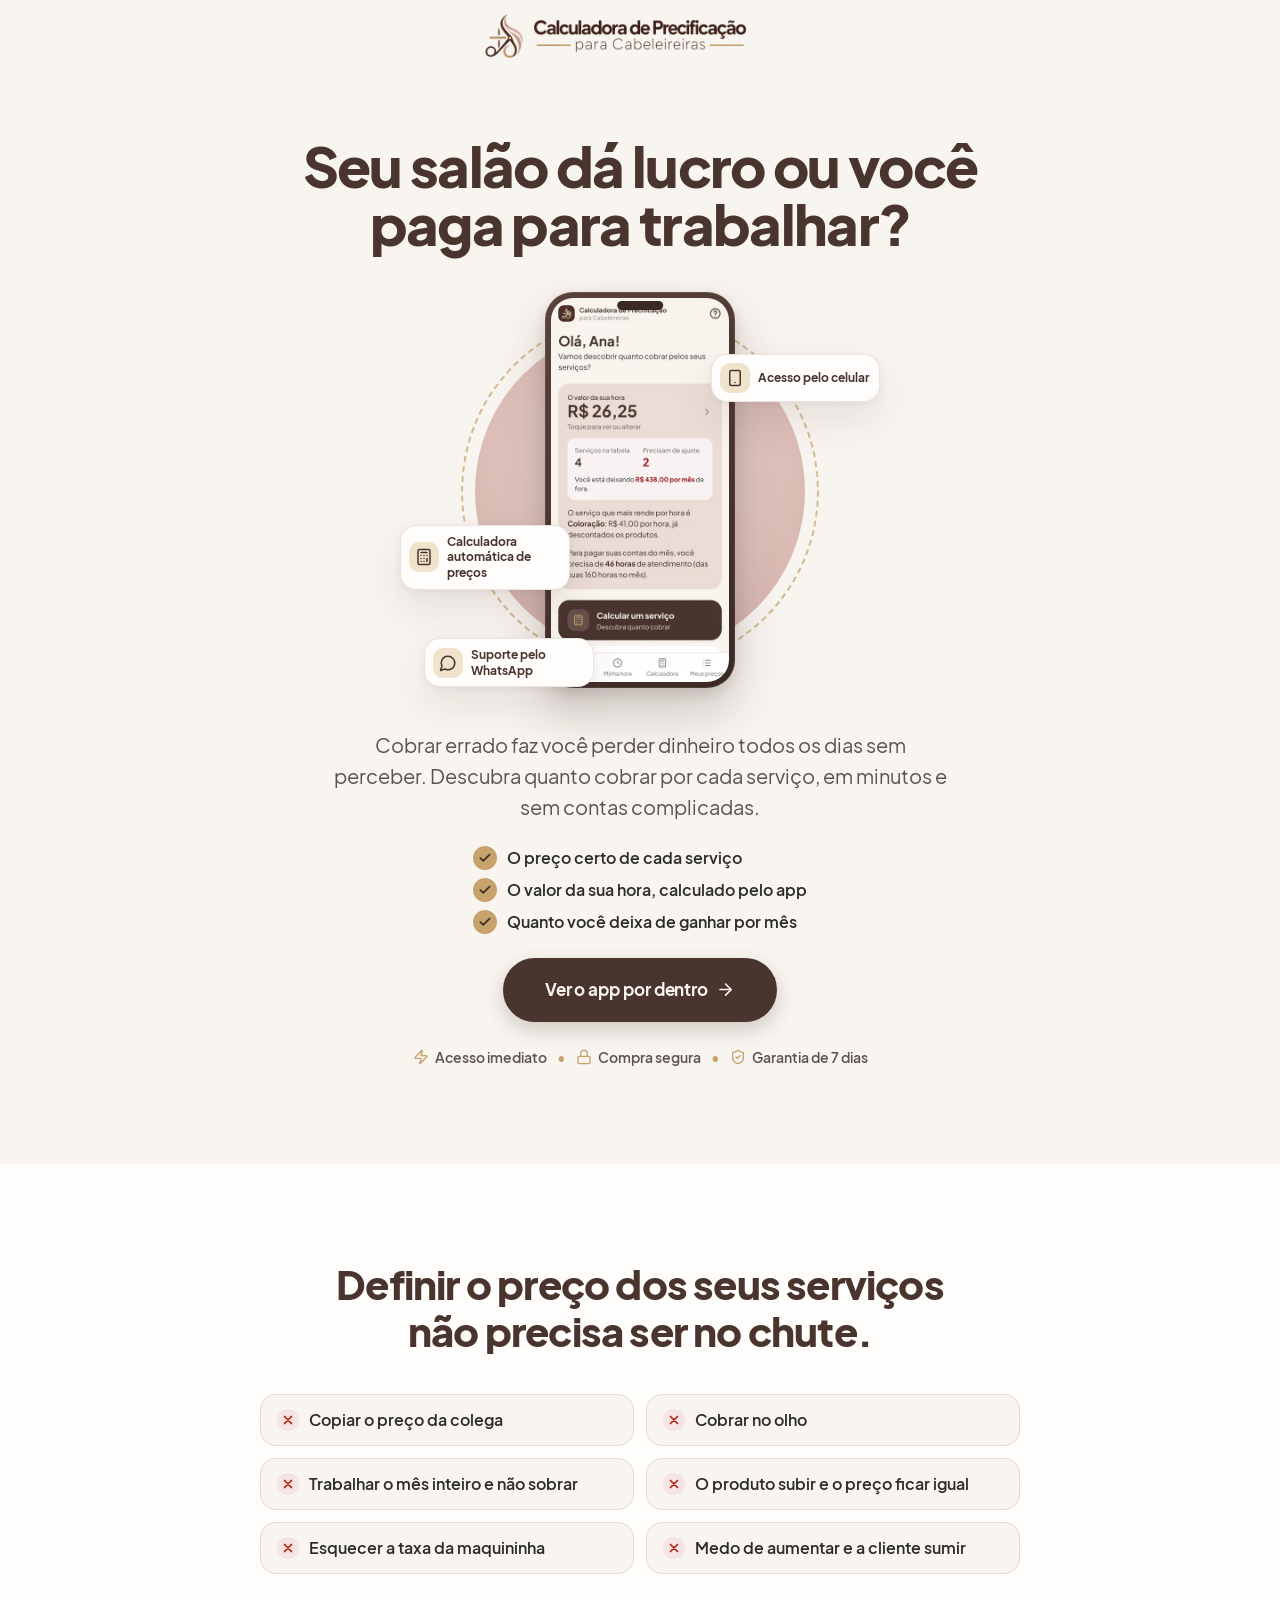
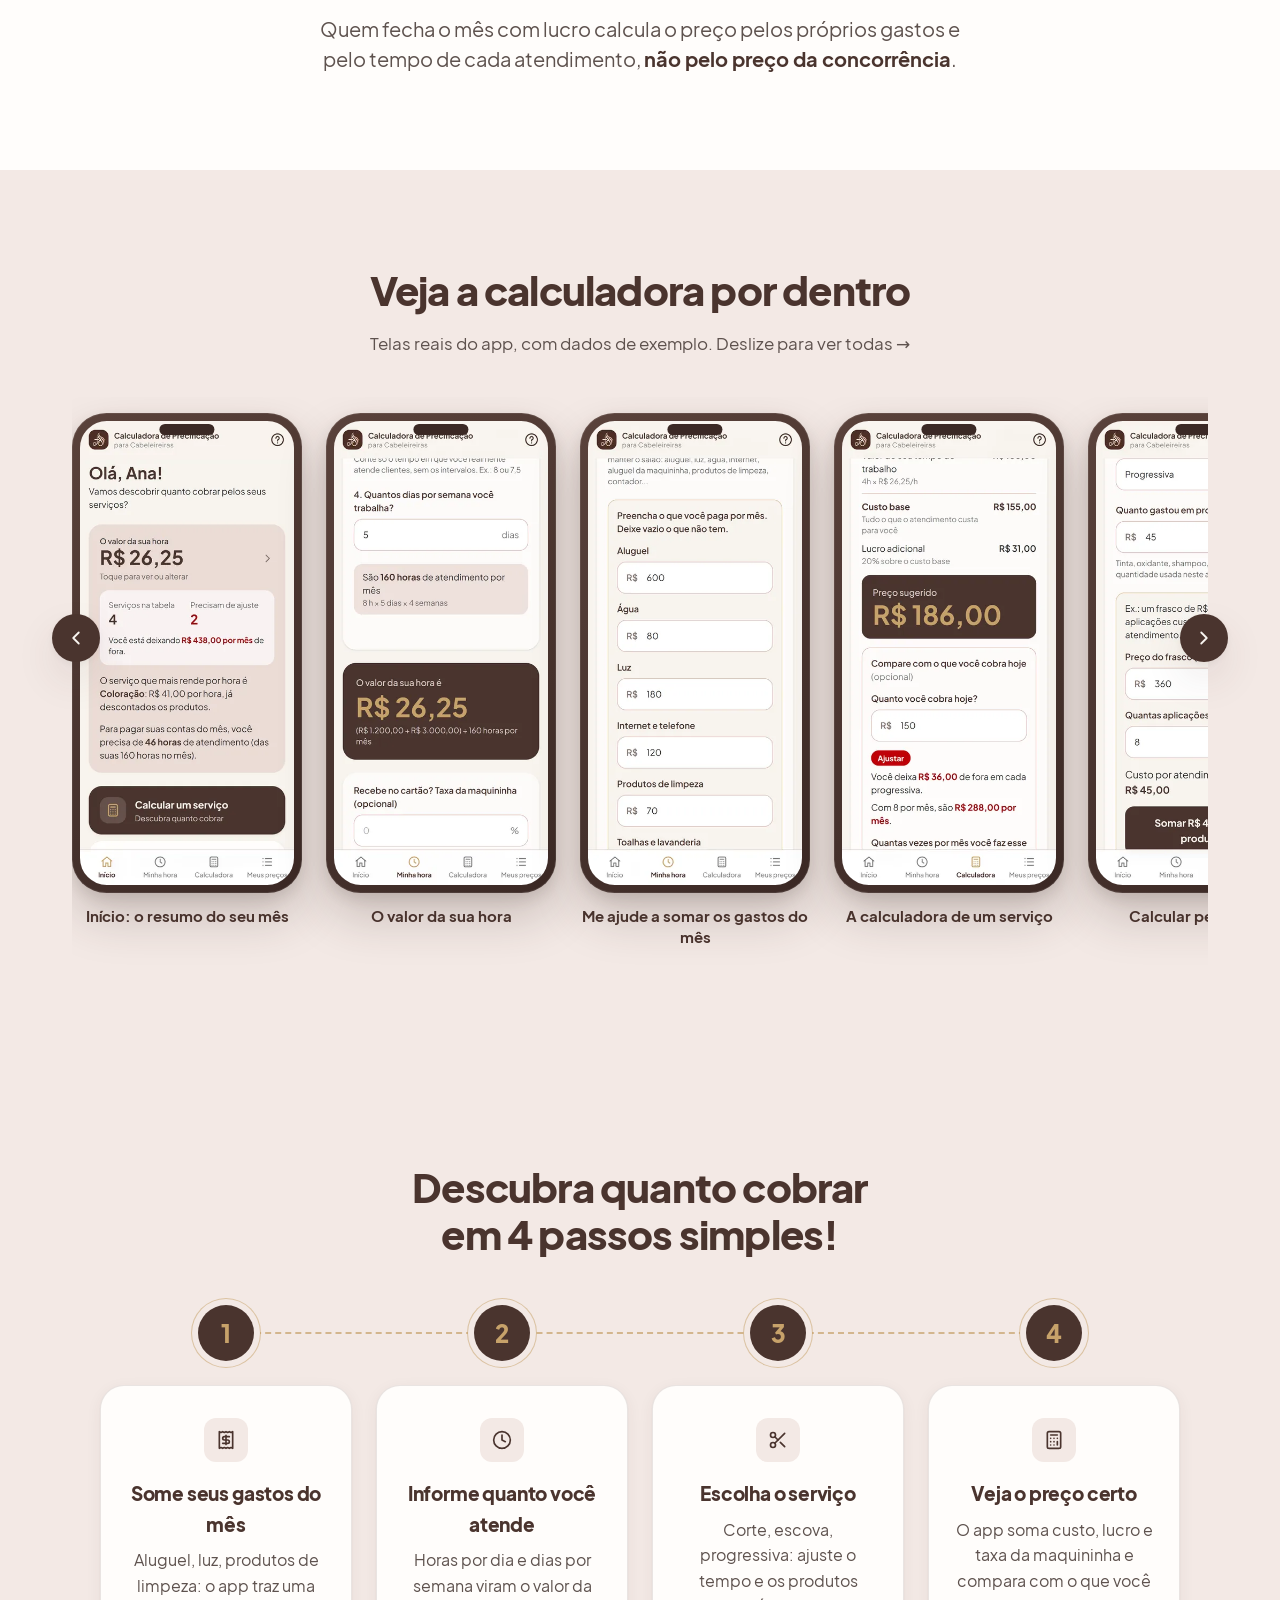
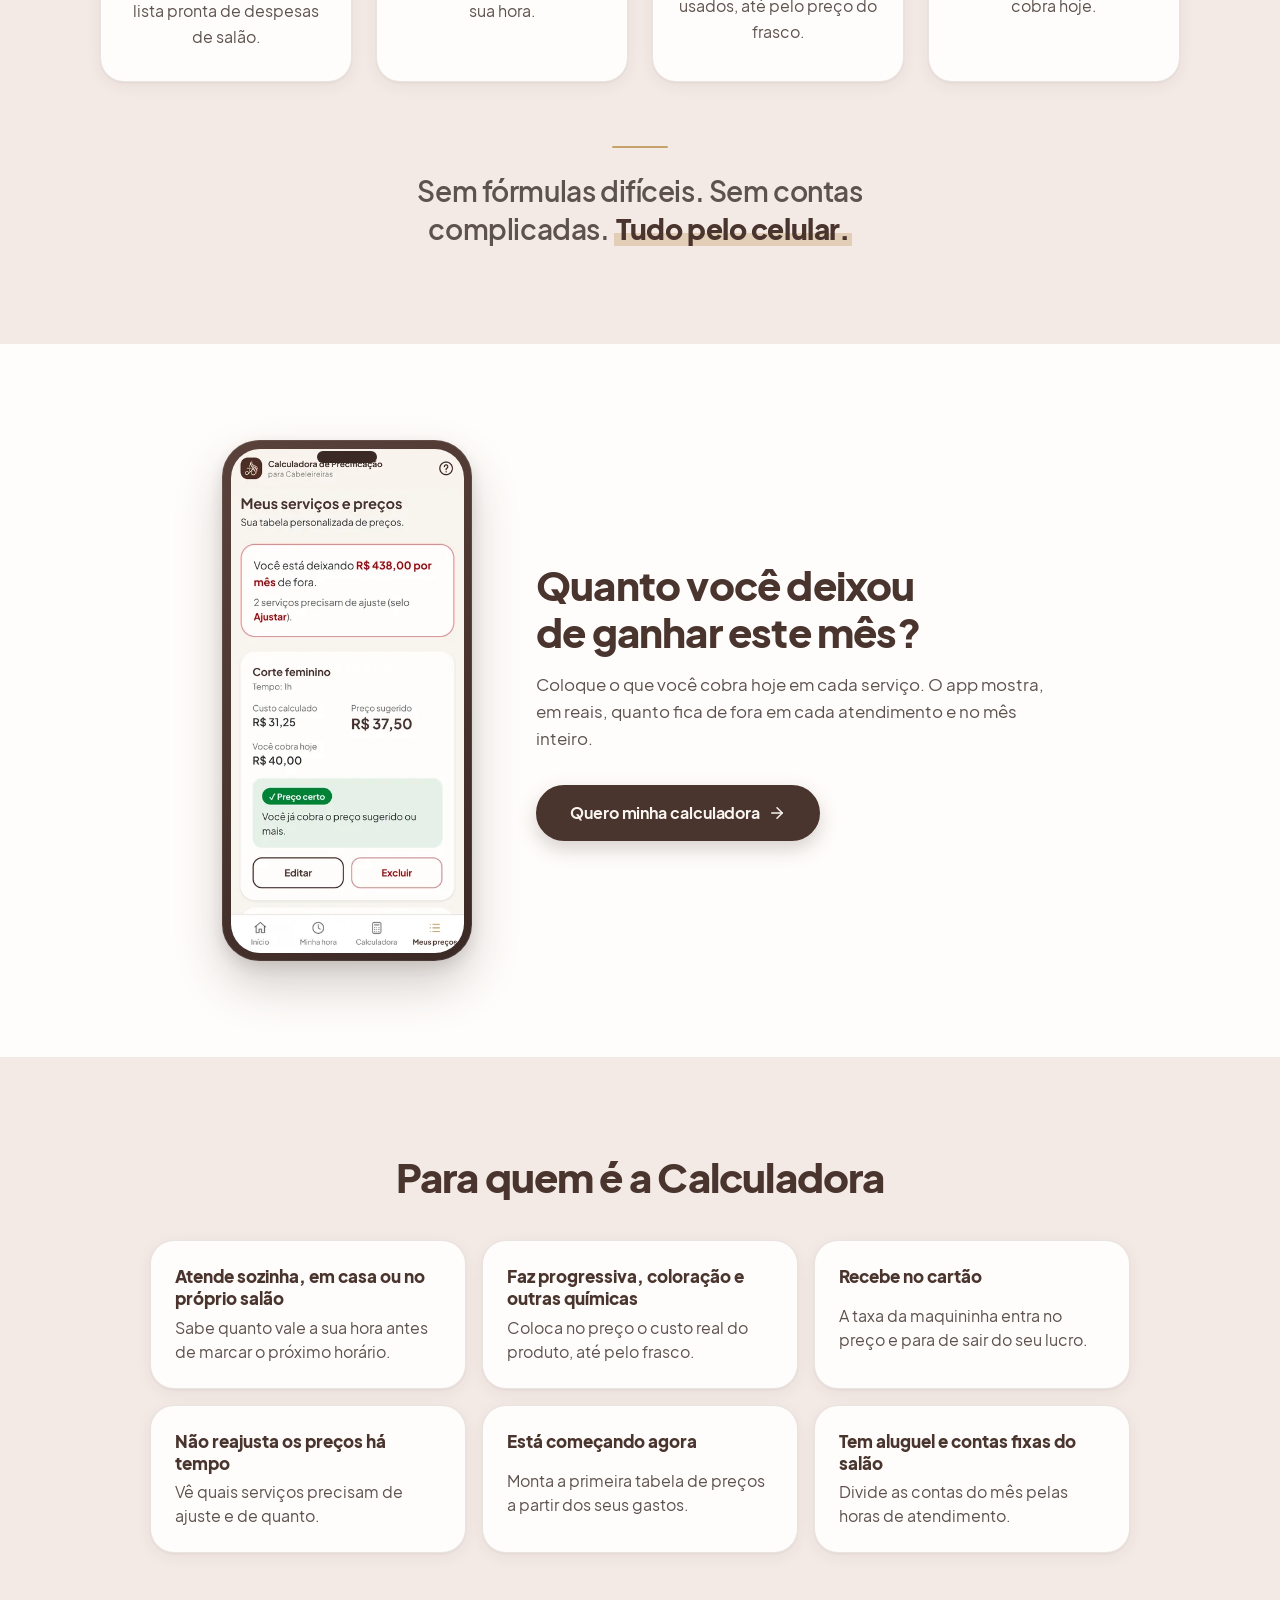
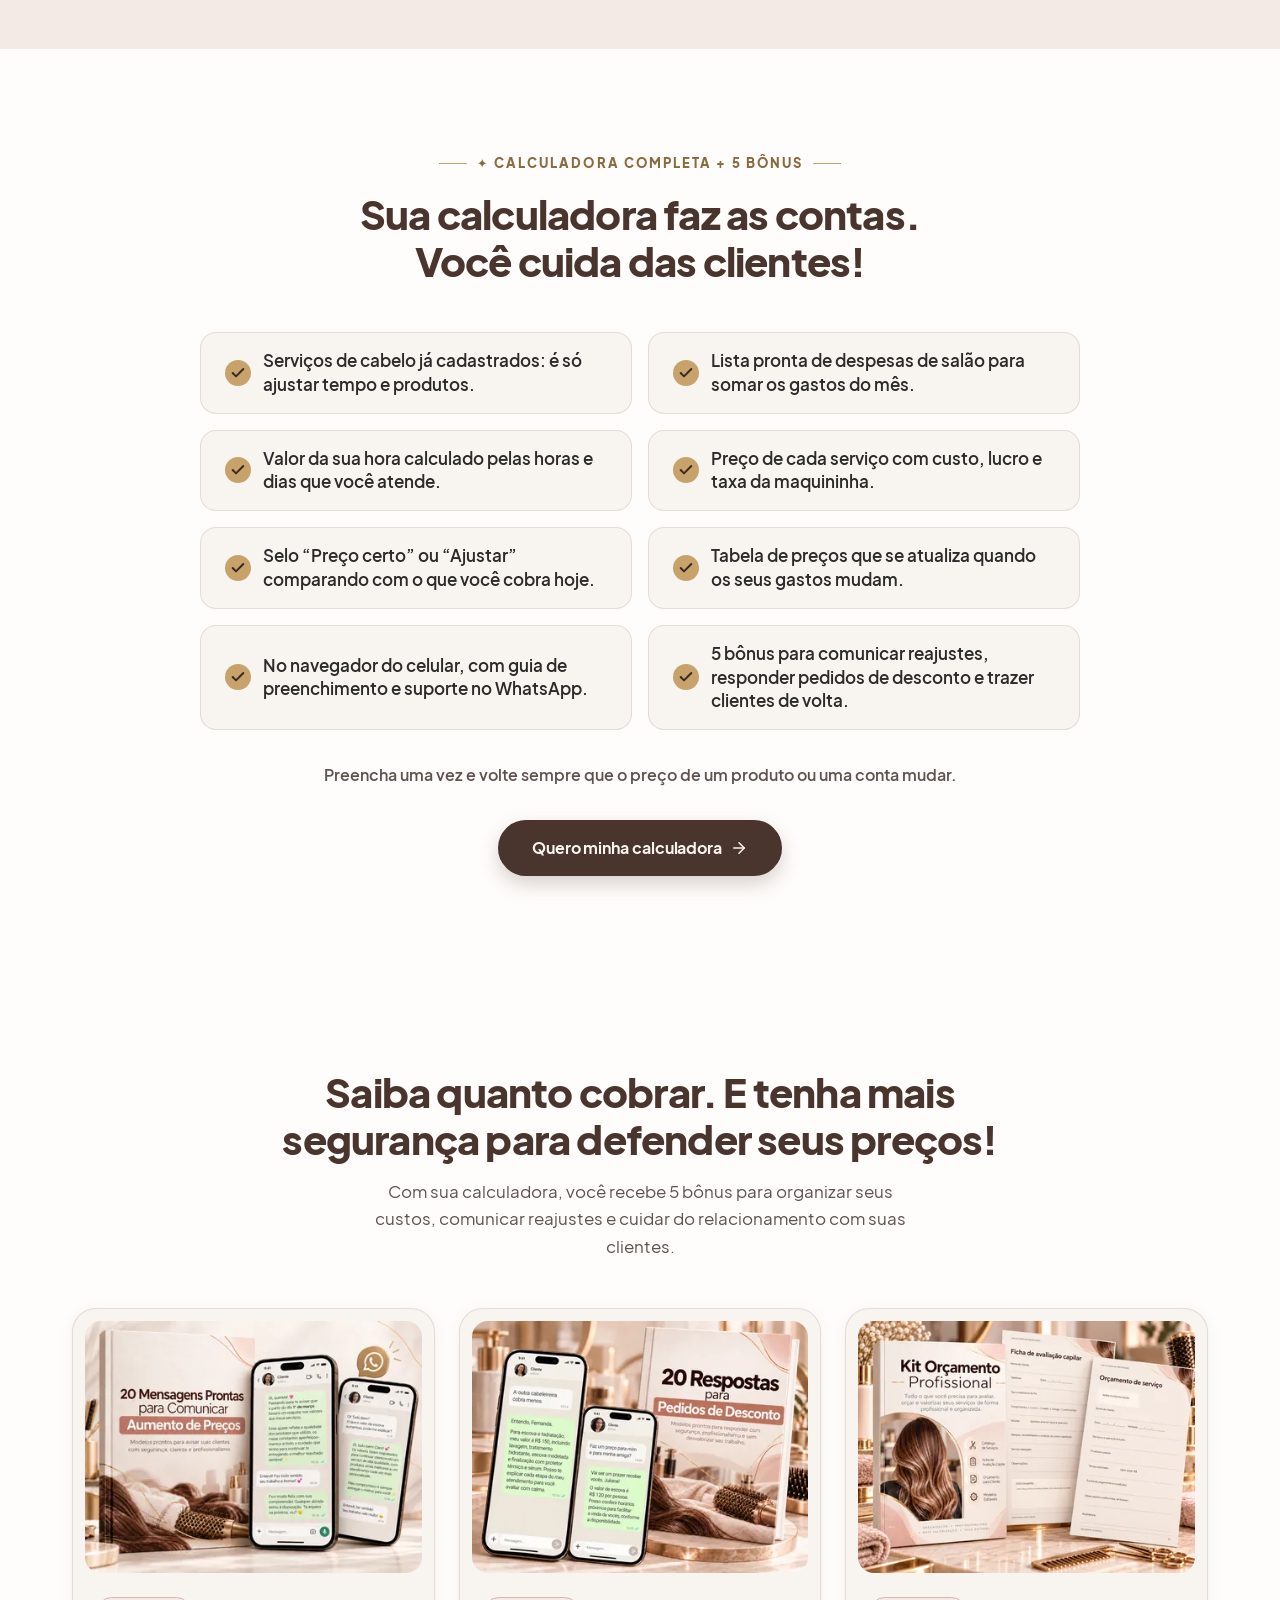
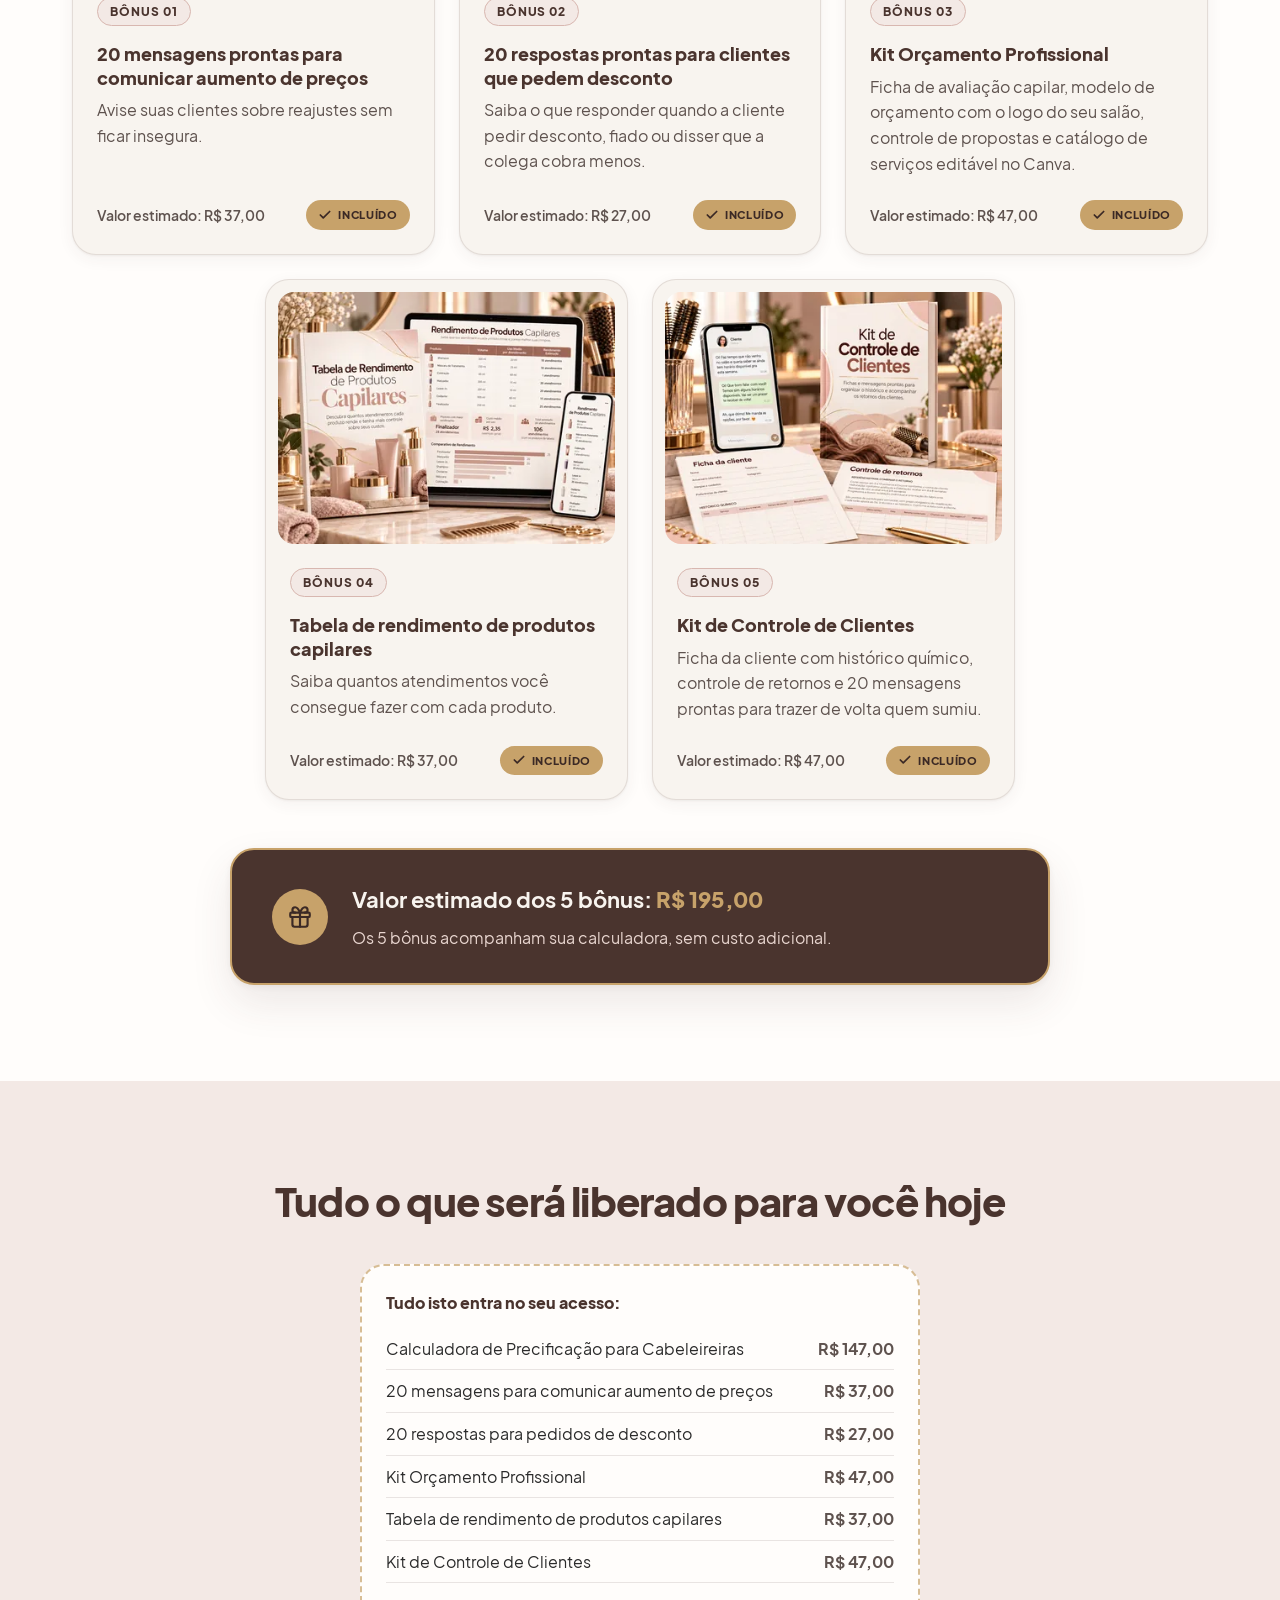
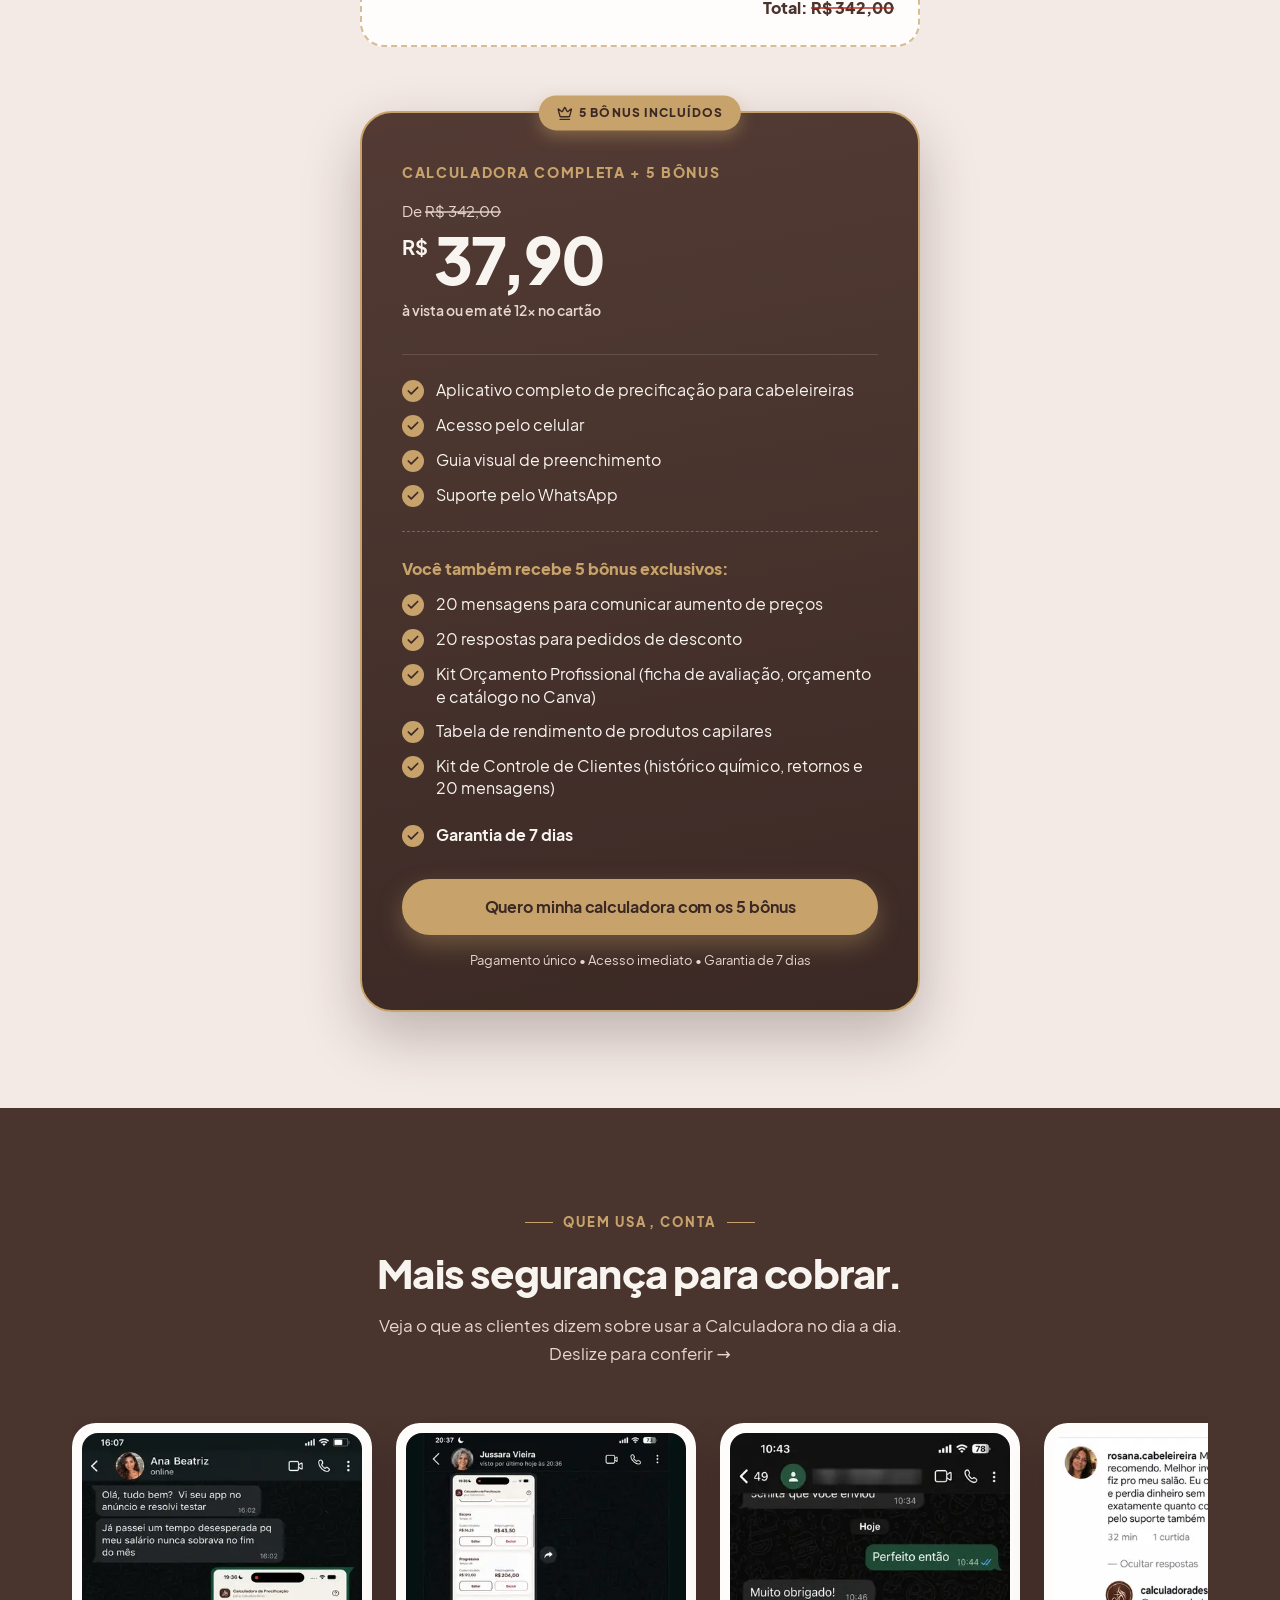
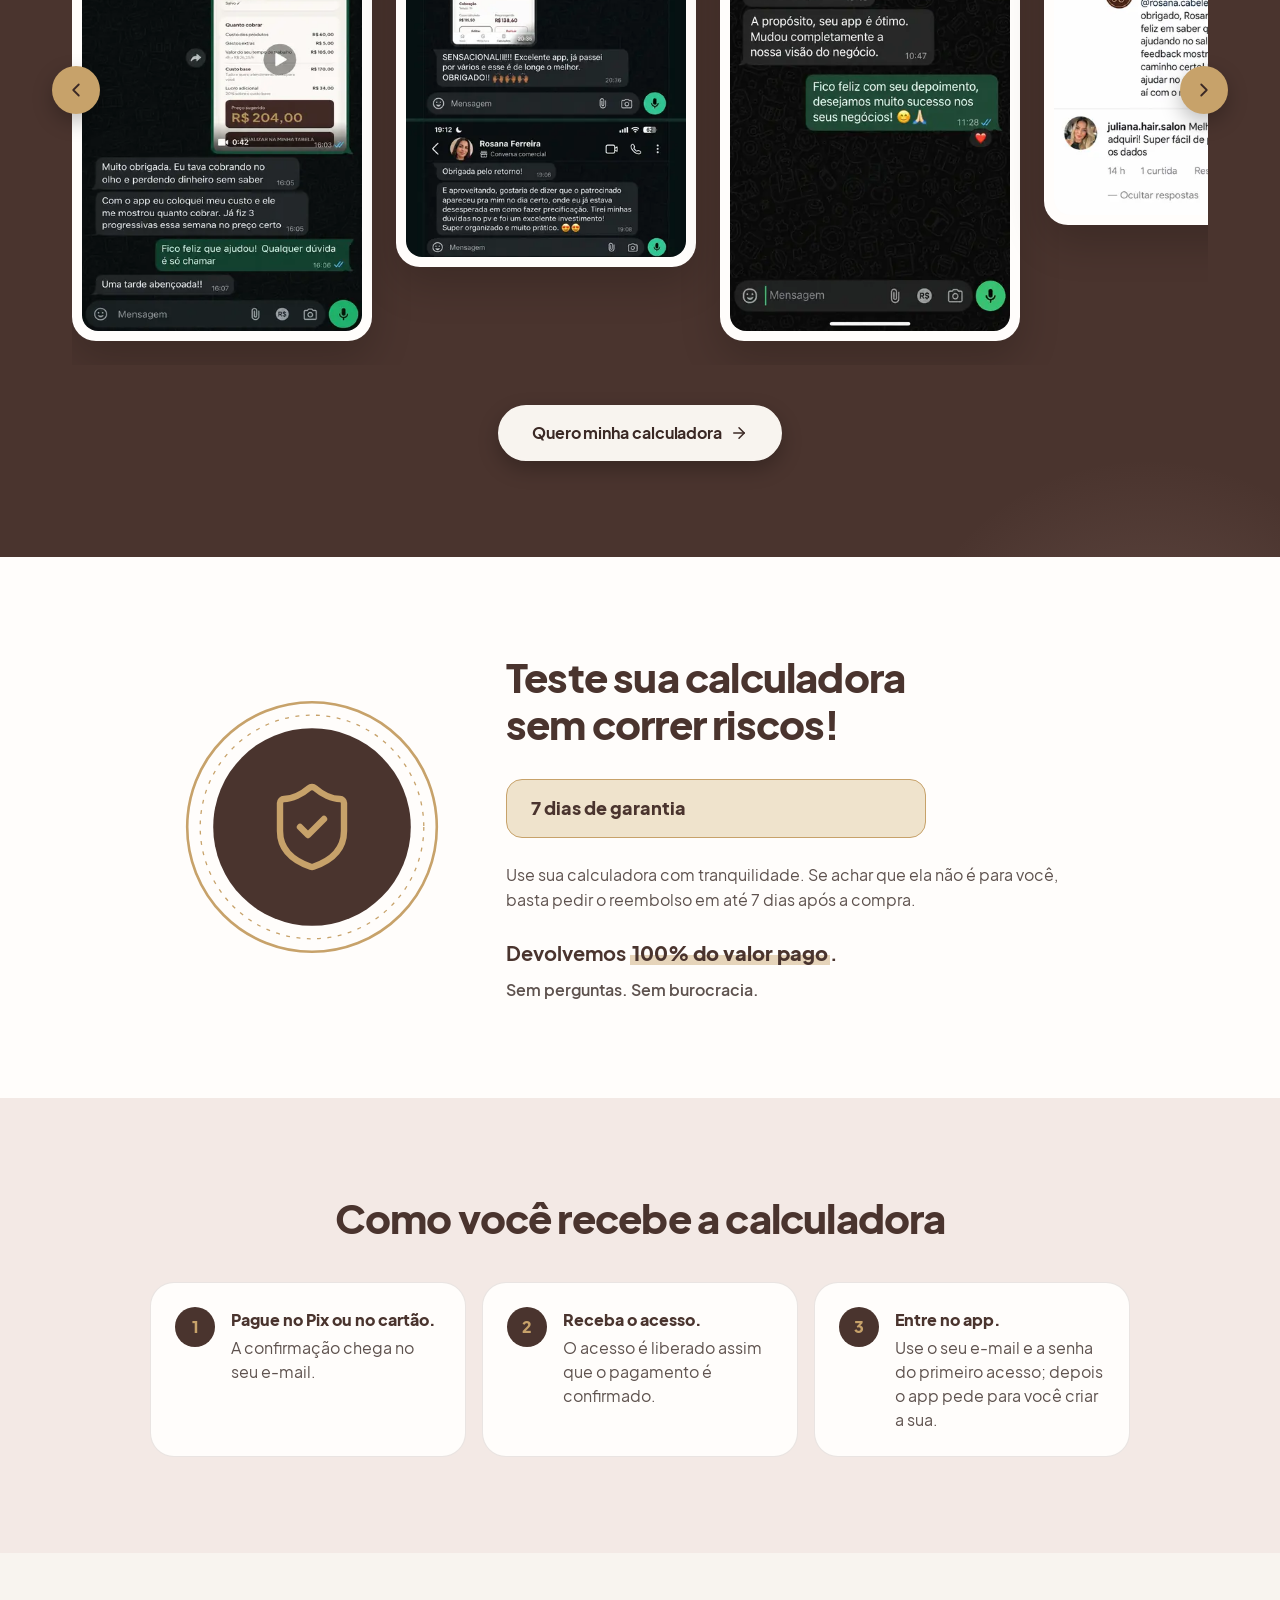
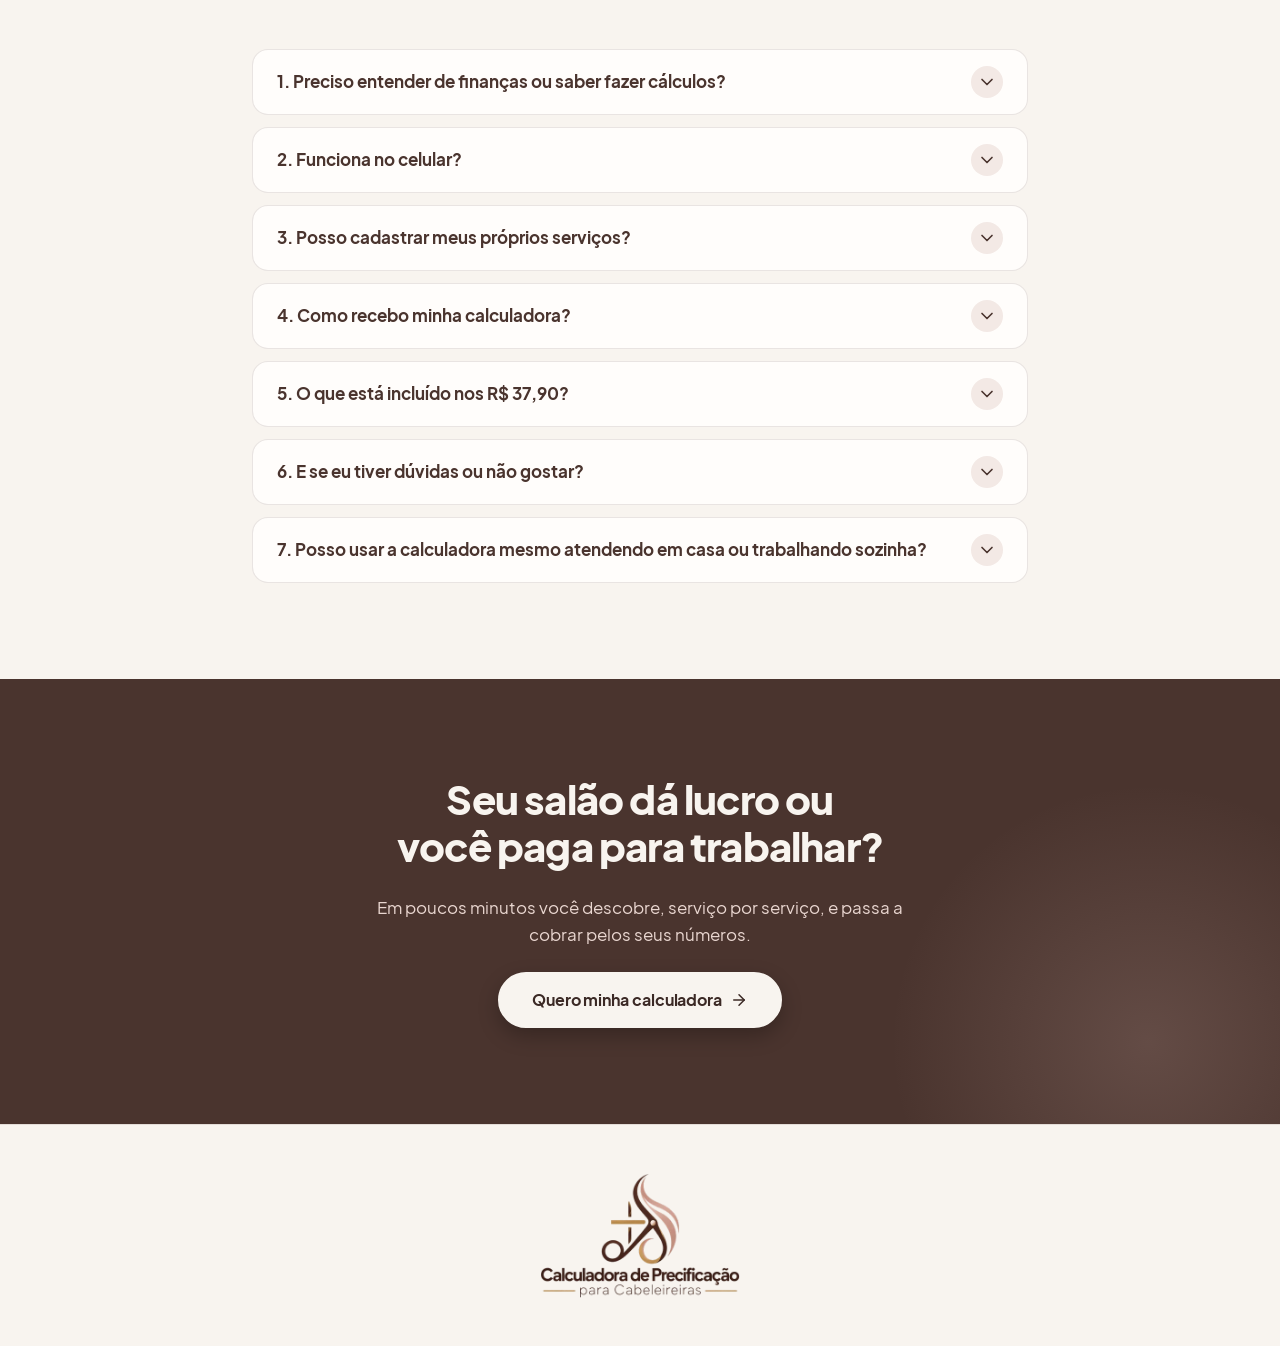
==== index.html @ a762af92 "Versao 3.0.1: topo empilhado e centralizado, sem selo repetido, bullets curtos Co-Authored-By: Claud" ====
<!doctype html>
<html lang="pt-BR">
<head>
  <meta charset="utf-8">
  <meta name="viewport" content="width=device-width, initial-scale=1">
  <title>Calculadora de Precificação para Cabeleireiras</title>
  <meta name="description" content="Descubra quanto cobrar por cada serviço do seu salão em poucos minutos, sem fazer contas complicadas.">
  <meta name="theme-color" content="#F8F4EF">
  <meta property="og:title" content="Pare de pagar para trabalhar!">
  <meta property="og:description" content="Descubra quanto cobrar por cada serviço do seu salão em poucos minutos, sem fazer contas complicadas.">
  <meta property="og:type" content="website">
  <meta property="og:image" content="imagens/marca/compartilhar.jpg">
  <meta property="og:image:width" content="1200">
  <meta property="og:image:height" content="630">
  <link rel="icon" type="image/png" sizes="48x48" href="imagens/marca/icone-48.png">
  <link rel="apple-touch-icon" href="imagens/marca/icone-180.png">
  <link rel="preload" href="fontes/jakarta-800.woff2" as="font" type="font/woff2" crossorigin>
  <link rel="preload" as="image" href="imagens/app/app-01-inicio-800.webp" imagesrcset="imagens/app/app-01-inicio-400.webp 400w, imagens/app/app-01-inicio-800.webp 800w" imagesizes="220px" fetchpriority="high">
  <link rel="preconnect" href="https://cashflow.mentoriaprocesso.com">
  <link rel="stylesheet" href="estilos.css?v=3.0.1">
  <script>document.documentElement.classList.add("js");</script>

  <!-- Modo sem rastreio: abrir com ?semrastreio=1 no endereço NÃO carrega o rastreador nem o Clarity
       (para o Luiz ou uma IA analisarem a página sem contar visita). Sem o parâmetro, nada muda. -->
  <script>window.SEM_RASTREIO = /[?&]semrastreio=1(&|$)/.test(location.search);</script>

  <!-- Rastreador de vendas (fornecido pelo Luiz em 02/11/2026). Mesma tag, com os mesmos atributos;
       só é criada por este trecho para respeitar o modo sem rastreio. -->
  <script>
    if (!window.SEM_RASTREIO) {
      (function () {
        var s = document.createElement("script");
        s.src = "https://cashflow.mentoriaprocesso.com/t/p.js?w=9bb8f174-5b0a-4206-85dd-84a684919e35&o=851cccfe-ea34-4919-8f08-e2c9e8464a36";
        s.setAttribute("data-offer", "851cccfe-ea34-4919-8f08-e2c9e8464a36");
        s.setAttribute("data-nowprocket", "");
        s.setAttribute("data-no-minify", "1");
        s.setAttribute("data-no-optimize", "1");
        s.setAttribute("data-cfasync", "false");
        s.async = true;
        document.head.appendChild(s);
      })();
    }
  </script>
</head>
<body>

  <!-- Ícones (estilo Lucide) -->
  <svg width="0" height="0" style="position:absolute" aria-hidden="true" focusable="false">
    <defs>
      <symbol id="i-check" viewBox="0 0 24 24"><path d="M20 6 9 17l-5-5"/></symbol>
      <symbol id="i-x" viewBox="0 0 24 24"><path d="M18 6 6 18M6 6l12 12"/></symbol>
      <symbol id="i-calculadora" viewBox="0 0 24 24"><rect width="16" height="20" x="4" y="2" rx="2"/><path d="M8 6h8"/><path d="M16 14v4"/><path d="M16 10h.01M12 10h.01M8 10h.01M12 14h.01M8 14h.01M12 18h.01M8 18h.01"/></symbol>
      <symbol id="i-tesoura" viewBox="0 0 24 24"><circle cx="6" cy="6" r="3"/><path d="M8.12 8.12 12 12"/><path d="M20 4 8.12 15.88"/><circle cx="6" cy="18" r="3"/><path d="M14.8 14.8 20 20"/></symbol>
      <symbol id="i-recibo" viewBox="0 0 24 24"><path d="M4 2v20l2-1 2 1 2-1 2 1 2-1 2 1 2-1 2 1V2l-2 1-2-1-2 1-2-1-2 1-2-1-2 1Z"/><path d="M16 8h-6a2 2 0 1 0 0 4h4a2 2 0 1 1 0 4H8"/><path d="M12 17.5v-11"/></symbol>
      <symbol id="i-relogio" viewBox="0 0 24 24"><circle cx="12" cy="12" r="10"/><path d="M12 6v6l4 2"/></symbol>
      <symbol id="i-tabela" viewBox="0 0 24 24"><rect width="18" height="18" x="3" y="3" rx="2"/><path d="M3 9h18M3 15h18M12 3v18"/></symbol>
      <symbol id="i-brilho" viewBox="0 0 24 24"><path d="M9.94 15.5A2 2 0 0 0 8.5 14.06l-6.13-1.58a.5.5 0 0 1 0-.96L8.5 9.94A2 2 0 0 0 9.94 8.5l1.58-6.13a.5.5 0 0 1 .96 0L14.06 8.5A2 2 0 0 0 15.5 9.94l6.13 1.58a.5.5 0 0 1 0 .96L15.5 14.06a2 2 0 0 0-1.44 1.44l-1.58 6.13a.5.5 0 0 1-.96 0z"/></symbol>
      <symbol id="i-livro" viewBox="0 0 24 24"><path d="M2 3h6a4 4 0 0 1 4 4v14a3 3 0 0 0-3-3H2z"/><path d="M22 3h-6a4 4 0 0 0-4 4v14a3 3 0 0 1 3-3h7z"/></symbol>
      <symbol id="i-celular" viewBox="0 0 24 24"><rect width="14" height="20" x="5" y="2" rx="2"/><path d="M12 18h.01"/></symbol>
      <symbol id="i-mensagem" viewBox="0 0 24 24"><path d="M7.9 20A9 9 0 1 0 4 16.1L2 22Z"/></symbol>
      <symbol id="i-lapis" viewBox="0 0 24 24"><path d="M21.17 6.81a1 1 0 0 0-3.99-3.99L3.84 16.17a2 2 0 0 0-.5.83l-1.32 4.35a.5.5 0 0 0 .62.62l4.35-1.32a2 2 0 0 0 .83-.5z"/><path d="m15 5 4 4"/></symbol>
      <symbol id="i-escudo" viewBox="0 0 24 24"><path d="M20 13c0 5-3.5 7.5-7.66 8.95a1 1 0 0 1-.67-.01C7.5 20.5 4 18 4 13V6a1 1 0 0 1 1-1c2 0 4.5-1.2 6.24-2.72a1.17 1.17 0 0 1 1.52 0C14.51 3.81 17 5 19 5a1 1 0 0 1 1 1z"/><path d="m9 12 2 2 4-4"/></symbol>
      <symbol id="i-raio" viewBox="0 0 24 24"><path d="M4 14a1 1 0 0 1-.78-1.63l9.9-10.2a.5.5 0 0 1 .86.46l-1.92 6.02A1 1 0 0 0 13 10h7a1 1 0 0 1 .78 1.63l-9.9 10.2a.5.5 0 0 1-.86-.46l1.92-6.02A1 1 0 0 0 11 14z"/></symbol>
      <symbol id="i-cadeado" viewBox="0 0 24 24"><rect width="18" height="11" x="3" y="11" rx="2"/><path d="M7 11V7a5 5 0 0 1 10 0v4"/></symbol>
      <symbol id="i-presente" viewBox="0 0 24 24"><rect x="3" y="8" width="18" height="4" rx="1"/><path d="M12 8v13"/><path d="M19 12v7a2 2 0 0 1-2 2H7a2 2 0 0 1-2-2v-7"/><path d="M7.5 8a2.5 2.5 0 0 1 0-5C10 3 12 8 12 8s2-5 4.5-5a2.5 2.5 0 0 1 0 5"/></symbol>
      <symbol id="i-seta" viewBox="0 0 24 24"><path d="M5 12h14"/><path d="m12 5 7 7-7 7"/></symbol>
      <symbol id="i-chevron" viewBox="0 0 24 24"><path d="m6 9 6 6 6-6"/></symbol>
      <symbol id="i-coroa" viewBox="0 0 24 24"><path d="M11.56 3.27a.5.5 0 0 1 .88 0l2.95 5.6a1 1 0 0 0 1.52.29l4.27-3.66a.5.5 0 0 1 .82.5l-2.83 10.25A1 1 0 0 1 18.2 17H5.8a1 1 0 0 1-.96-.75L2.01 6a.5.5 0 0 1 .82-.5l4.27 3.66a1 1 0 0 0 1.52-.3z"/><path d="M5 21h14"/></symbol>
    </defs>
  </svg>

  <a class="pular" href="#conteudo">Pular para o conteúdo</a>

  <header class="cabecalho">
    <div class="container cabecalho__interno">
      <a class="marca" href="#inicio" aria-label="Calculadora de Precificação para Cabeleireiras — início">
        <img class="marca__simbolo" src="imagens/marca/simbolo.webp" alt="" width="90" height="104">
        <img class="marca__nome" src="imagens/marca/nome.webp" alt="Calculadora de Precificação para Cabeleireiras" width="480" height="76">
      </a>
    </div>
  </header>

  <main id="conteudo">

    <!-- DOBRA 1 | HERO (empilhado e centralizado, como no modelo da skill:
         headline > mockup > subheadline > bullets > botão > confiança) -->
    <section class="hero hero--empilhado" id="inicio" aria-labelledby="hero-titulo">
      <div class="container hero__fluxo">
          <h1 id="hero-titulo" class="hero__titulo">Seu salão dá lucro ou você paga para trabalhar?</h1>
          <div class="hero__visual">
          <div class="hero__circulo" aria-hidden="true"></div>
          <div class="celular celular--hero">
            <div class="celular__tela celular__tela--video">
              <img class="video-demo" src="imagens/app/app-01-inicio-800.webp" srcset="imagens/app/app-01-inicio-400.webp 400w, imagens/app/app-01-inicio-800.webp 800w" sizes="220px" alt="Tela inicial do app: valor da hora, serviços que precisam de ajuste e quanto fica de fora no mês" width="400" height="866" fetchpriority="high" decoding="async">
            </div>
          </div>
          <div class="flutuante flutuante--a" aria-hidden="true">
            <span class="flutuante__icone"><svg class="icone"><use href="#i-calculadora"/></svg></span>
            Calculadora automática de preços
          </div>
          <div class="flutuante flutuante--b" aria-hidden="true">
            <span class="flutuante__icone"><svg class="icone"><use href="#i-celular"/></svg></span>
            Acesso pelo celular
          </div>
          <div class="flutuante flutuante--c" aria-hidden="true">
            <span class="flutuante__icone"><svg class="icone"><use href="#i-mensagem"/></svg></span>
            Suporte pelo WhatsApp
          </div>
        </div>
          <p class="hero__descricao">Cobrar errado faz você perder dinheiro todos os dias sem perceber. Descubra quanto cobrar por cada serviço, em minutos e sem contas complicadas.</p>
          <ul class="hero__bullets">
            <li><svg class="icone topicos__check" aria-hidden="true"><use href="#i-check"/></svg>O preço certo de cada serviço</li>
            <li><svg class="icone topicos__check" aria-hidden="true"><use href="#i-check"/></svg>O valor da sua hora, calculado pelo app</li>
            <li><svg class="icone topicos__check" aria-hidden="true"><use href="#i-check"/></svg>Quanto você deixa de ganhar por mês</li>
          </ul>
          <a class="botao botao--grande" href="#previas">Ver o app por dentro <svg class="icone" aria-hidden="true"><use href="#i-seta"/></svg></a>
          <p class="seguranca">
            <span><svg class="icone" aria-hidden="true"><use href="#i-raio"/></svg>Acesso imediato</span>
            <span class="seguranca__ponto" aria-hidden="true">•</span>
            <span><svg class="icone" aria-hidden="true"><use href="#i-cadeado"/></svg>Compra segura</span>
            <span class="seguranca__ponto" aria-hidden="true">•</span>
            <span><svg class="icone" aria-hidden="true"><use href="#i-escudo"/></svg>Garantia de 7 dias</span>
          </p>
      </div>
    </section>

    <!-- DOBRA 2 | DOR -->
    <section class="secao secao--branca" id="dor" aria-labelledby="dor-titulo">
      <div class="container">
        <h2 id="dor-titulo" class="titulo-secao titulo-secao--centro">Definir o preço dos seus serviços não precisa ser no chute.</h2>
        <ul class="dores">
          <li><svg class="icone" aria-hidden="true"><use href="#i-x"/></svg>Copiar o preço da colega</li>
          <li><svg class="icone" aria-hidden="true"><use href="#i-x"/></svg>Cobrar no olho</li>
          <li><svg class="icone" aria-hidden="true"><use href="#i-x"/></svg>Trabalhar o mês inteiro e não sobrar</li>
          <li><svg class="icone" aria-hidden="true"><use href="#i-x"/></svg>O produto subir e o preço ficar igual</li>
          <li><svg class="icone" aria-hidden="true"><use href="#i-x"/></svg>Esquecer a taxa da maquininha</li>
          <li><svg class="icone" aria-hidden="true"><use href="#i-x"/></svg>Medo de aumentar e a cliente sumir</li>
        </ul>
        <p class="dor__ponte">Quem fecha o mês com lucro calcula o preço pelos próprios gastos e pelo tempo de cada atendimento, <strong>não pelo preço da concorrência</strong>.</p>
      </div>
    </section>

    <!-- DOBRA 3 | PRÉVIAS DO APP (telas reais da demonstração do app, com dados de exemplo) -->
    <section class="secao secao--nude" id="previas" aria-labelledby="previas-titulo">
      <div class="container">
        <h2 id="previas-titulo" class="titulo-secao titulo-secao--centro">Veja a calculadora por dentro</h2>
        <p class="subtitulo subtitulo--centro">Telas reais do app, com dados de exemplo. Deslize para ver todas →</p>
        <div class="carrossel" data-carrossel>
          <div class="carrossel__trilho previas" tabindex="0" role="region" aria-label="Telas do app">
          <figure class="previa">
            <div class="celular celular--previa"><div class="celular__tela celular__tela--video"><img class="video-demo" src="imagens/app/app-01-inicio-400.webp" srcset="imagens/app/app-01-inicio-400.webp 400w, imagens/app/app-01-inicio-800.webp 800w" sizes="(min-width: 768px) 230px, 62vw" alt="Tela inicial com o valor da hora, serviços que precisam de ajuste e quanto fica de fora no mês" width="400" height="866" loading="lazy" decoding="async"></div></div>
            <figcaption>Início: o resumo do seu mês</figcaption>
          </figure>
          <figure class="previa">
            <div class="celular celular--previa"><div class="celular__tela celular__tela--video"><img class="video-demo" src="imagens/app/app-02-valor-da-hora-400.webp" srcset="imagens/app/app-02-valor-da-hora-400.webp 400w, imagens/app/app-02-valor-da-hora-800.webp 800w" sizes="(min-width: 768px) 230px, 62vw" alt="Tela Valor da minha hora com o resultado de R$ 26,25 e o campo da taxa da maquininha" width="400" height="866" loading="lazy" decoding="async"></div></div>
            <figcaption>O valor da sua hora</figcaption>
          </figure>
          <figure class="previa">
            <div class="celular celular--previa"><div class="celular__tela celular__tela--video"><img class="video-demo" src="imagens/app/app-03-somar-gastos-400.webp" srcset="imagens/app/app-03-somar-gastos-400.webp 400w, imagens/app/app-03-somar-gastos-800.webp 800w" sizes="(min-width: 768px) 230px, 62vw" alt="Lista pronta de gastos do salão: aluguel, água, luz, internet e limpeza" width="400" height="866" loading="lazy" decoding="async"></div></div>
            <figcaption>Me ajude a somar os gastos do mês</figcaption>
          </figure>
          <figure class="previa">
            <div class="celular celular--previa"><div class="celular__tela celular__tela--video"><img class="video-demo" src="imagens/app/app-04-calculadora-400.webp" srcset="imagens/app/app-04-calculadora-400.webp 400w, imagens/app/app-04-calculadora-800.webp 800w" sizes="(min-width: 768px) 230px, 62vw" alt="Cálculo da progressiva: custo base, lucro e preço sugerido de R$ 186,00" width="400" height="866" loading="lazy" decoding="async"></div></div>
            <figcaption>A calculadora de um serviço</figcaption>
          </figure>
          <figure class="previa">
            <div class="celular celular--previa"><div class="celular__tela celular__tela--video"><img class="video-demo" src="imagens/app/app-05-frasco-400.webp" srcset="imagens/app/app-05-frasco-400.webp 400w, imagens/app/app-05-frasco-800.webp 800w" sizes="(min-width: 768px) 230px, 62vw" alt="Frasco de R$ 360 que rende 8 aplicações: custo de R$ 45,00 por atendimento" width="400" height="866" loading="lazy" decoding="async"></div></div>
            <figcaption>Calcular pelo frasco</figcaption>
          </figure>
          <figure class="previa">
            <div class="celular celular--previa"><div class="celular__tela celular__tela--video"><img class="video-demo" src="imagens/app/app-06-ajustar-400.webp" srcset="imagens/app/app-06-ajustar-400.webp 400w, imagens/app/app-06-ajustar-800.webp 800w" sizes="(min-width: 768px) 230px, 62vw" alt="Progressiva com o selo Ajustar: R$ 36,00 de fora em cada uma, R$ 288,00 por mês" width="400" height="866" loading="lazy" decoding="async"></div></div>
            <figcaption>Selo “Ajustar” com a diferença em reais</figcaption>
          </figure>
          <figure class="previa">
            <div class="celular celular--previa"><div class="celular__tela celular__tela--video"><img class="video-demo" src="imagens/app/app-07-meus-precos-400.webp" srcset="imagens/app/app-07-meus-precos-400.webp 400w, imagens/app/app-07-meus-precos-800.webp 800w" sizes="(min-width: 768px) 230px, 62vw" alt="Tabela de serviços com o selo Preço certo e o aviso de quanto fica de fora no mês" width="400" height="866" loading="lazy" decoding="async"></div></div>
            <figcaption>Meus preços: a sua tabela pronta</figcaption>
          </figure>
          </div>
          <button type="button" class="carrossel__seta carrossel__seta--ant" data-passo="-1" aria-label="Ver tela anterior"><svg class="icone" aria-hidden="true"><use href="#i-chevron"/></svg></button>
          <button type="button" class="carrossel__seta carrossel__seta--prox" data-passo="1" aria-label="Ver próxima tela"><svg class="icone" aria-hidden="true"><use href="#i-chevron"/></svg></button>
        </div>
      </div>
    </section>

    <!-- DOBRA 4 | COMO FUNCIONA -->
    <section class="secao secao--nude" id="como-funciona" aria-labelledby="passos-titulo">
      <div class="container">
        <h2 id="passos-titulo" class="titulo-secao titulo-secao--centro">Descubra quanto cobrar em 4 passos simples!</h2>

        <ol class="passos passos--4">
          <li class="passo">
            <span class="passo__numero" aria-hidden="true">1</span>
            <div class="passo__cartao">
              <span class="passo__icone"><svg class="icone" aria-hidden="true"><use href="#i-recibo"/></svg></span>
              <h3 class="passo__titulo"><span class="sr-only">1. </span>Some seus gastos do mês</h3>
              <p>Aluguel, luz, produtos de limpeza: o app traz uma lista pronta de despesas de salão.</p>
            </div>
          </li>
          <li class="passo">
            <span class="passo__numero" aria-hidden="true">2</span>
            <div class="passo__cartao">
              <span class="passo__icone"><svg class="icone" aria-hidden="true"><use href="#i-relogio"/></svg></span>
              <h3 class="passo__titulo"><span class="sr-only">2. </span>Informe quanto você atende</h3>
              <p>Horas por dia e dias por semana viram o valor da sua hora.</p>
            </div>
          </li>
          <li class="passo">
            <span class="passo__numero" aria-hidden="true">3</span>
            <div class="passo__cartao">
              <span class="passo__icone"><svg class="icone" aria-hidden="true"><use href="#i-tesoura"/></svg></span>
              <h3 class="passo__titulo"><span class="sr-only">3. </span>Escolha o serviço</h3>
              <p>Corte, escova, progressiva: ajuste o tempo e os produtos usados, até pelo preço do frasco.</p>
            </div>
          </li>
          <li class="passo">
            <span class="passo__numero" aria-hidden="true">4</span>
            <div class="passo__cartao">
              <span class="passo__icone"><svg class="icone" aria-hidden="true"><use href="#i-calculadora"/></svg></span>
              <h3 class="passo__titulo"><span class="sr-only">4. </span>Veja o preço certo</h3>
              <p>O app soma custo, lucro e taxa da maquininha e compara com o que você cobra hoje.</p>
            </div>
          </li>
        </ol>

        <div class="fecho">
          <p class="fecho__frase"><span>Sem fórmulas difíceis.</span> <span>Sem contas complicadas.</span> <strong>Tudo pelo celular.</strong></p>
        </div>
      </div>
    </section>

    <!-- DOBRA 5 | CHAMADA INTERMEDIÁRIA -->
    <section class="secao secao--branca" id="chamada" aria-labelledby="chamada-titulo">
      <div class="container chamada">
        <div class="celular celular--chamada"><div class="celular__tela celular__tela--video"><img class="video-demo" src="imagens/app/app-07-meus-precos-400.webp" srcset="imagens/app/app-07-meus-precos-400.webp 400w, imagens/app/app-07-meus-precos-800.webp 800w" sizes="(min-width: 768px) 260px, 60vw" alt="Tela Meus preços: você está deixando R$ 438,00 por mês de fora" width="400" height="866" loading="lazy" decoding="async"></div></div>
        <div class="chamada__texto">
          <h2 id="chamada-titulo" class="titulo-secao">Quanto você deixou de ganhar este mês?</h2>
          <p class="subtitulo">Coloque o que você cobra hoje em cada serviço. O app mostra, em reais, quanto fica de fora em cada atendimento e no mês inteiro.</p>
          <a class="botao" href="#planos">Quero minha calculadora <svg class="icone" aria-hidden="true"><use href="#i-seta"/></svg></a>
        </div>
      </div>
    </section>

    <!-- DOBRA 6 | PARA QUEM É -->
    <section class="secao secao--nude" id="para-quem" aria-labelledby="para-quem-titulo">
      <div class="container">
        <h2 id="para-quem-titulo" class="titulo-secao titulo-secao--centro">Para quem é a Calculadora</h2>
        <ul class="para-quem">
          <li><strong>Atende sozinha, em casa ou no próprio salão</strong><span>Sabe quanto vale a sua hora antes de marcar o próximo horário.</span></li>
          <li><strong>Faz progressiva, coloração e outras químicas</strong><span>Coloca no preço o custo real do produto, até pelo frasco.</span></li>
          <li><strong>Recebe no cartão</strong><span>A taxa da maquininha entra no preço e para de sair do seu lucro.</span></li>
          <li><strong>Não reajusta os preços há tempo</strong><span>Vê quais serviços precisam de ajuste e de quanto.</span></li>
          <li><strong>Está começando agora</strong><span>Monta a primeira tabela de preços a partir dos seus gastos.</span></li>
          <li><strong>Tem aluguel e contas fixas do salão</strong><span>Divide as contas do mês pelas horas de atendimento.</span></li>
        </ul>
      </div>
    </section>

    <!-- DOBRA 7 | PRODUTO COMPLETO -->
    <section class="secao secao--branca" id="o-que-recebe" aria-labelledby="recebe-titulo">
      <div class="container recebe">
        <div class="recebe__texto">
          <p class="sobretitulo">✦ CALCULADORA COMPLETA + 5 BÔNUS</p>
          <h2 id="recebe-titulo" class="titulo-secao">Sua calculadora faz as contas. Você cuida das clientes!</h2>
        </div>

        <ul class="topicos">
          <li><svg class="icone topicos__check" aria-hidden="true"><use href="#i-check"/></svg>Serviços de cabelo já cadastrados: é só ajustar tempo e produtos.</li>
          <li><svg class="icone topicos__check" aria-hidden="true"><use href="#i-check"/></svg>Lista pronta de despesas de salão para somar os gastos do mês.</li>
          <li><svg class="icone topicos__check" aria-hidden="true"><use href="#i-check"/></svg>Valor da sua hora calculado pelas horas e dias que você atende.</li>
          <li><svg class="icone topicos__check" aria-hidden="true"><use href="#i-check"/></svg>Preço de cada serviço com custo, lucro e taxa da maquininha.</li>
          <li><svg class="icone topicos__check" aria-hidden="true"><use href="#i-check"/></svg>Selo “Preço certo” ou “Ajustar” comparando com o que você cobra hoje.</li>
          <li><svg class="icone topicos__check" aria-hidden="true"><use href="#i-check"/></svg>Tabela de preços que se atualiza quando os seus gastos mudam.</li>
          <li><svg class="icone topicos__check" aria-hidden="true"><use href="#i-check"/></svg>No navegador do celular, com guia de preenchimento e suporte no WhatsApp.</li>
          <li><svg class="icone topicos__check" aria-hidden="true"><use href="#i-check"/></svg>5 bônus para comunicar reajustes, responder pedidos de desconto e trazer clientes de volta.</li>
        </ul>
        <p class="recebe__fim">Preencha uma vez e volte sempre que o preço de um produto ou uma conta mudar.</p>

        <div class="recebe__acao">
          <a class="botao" href="#planos">Quero minha calculadora <svg class="icone" aria-hidden="true"><use href="#i-seta"/></svg></a>
        </div>
      </div>
    </section>

    <!-- DOBRA 5 | BÔNUS -->
    <section class="secao secao--branca" id="bonus" aria-labelledby="bonus-titulo">
      <div class="container">
        <h2 id="bonus-titulo" class="titulo-secao titulo-secao--centro">Saiba quanto cobrar. E tenha mais segurança para defender seus preços!</h2>
        <p class="subtitulo subtitulo--centro">Com sua calculadora, você recebe 5 bônus para organizar seus custos, comunicar reajustes e cuidar do relacionamento com suas clientes.</p>

        <div class="bonus-grade">
          <article class="bonus">
            <div class="bonus__imagem">
              <img src="imagens/bonus/bonus-01-800.webp" srcset="imagens/bonus/bonus-01-400.webp 400w, imagens/bonus/bonus-01-800.webp 800w" sizes="(min-width: 1024px) 340px, (min-width: 640px) 46vw, 92vw" alt="Mockup das 20 mensagens prontas para comunicar aumento de preços" width="800" height="600" loading="lazy" decoding="async">
            </div>
            <div class="bonus__corpo">
              <span class="etiqueta">BÔNUS 01</span>
              <h3 class="bonus__titulo">20 mensagens prontas para comunicar aumento de preços</h3>
              <p>Avise suas clientes sobre reajustes sem ficar insegura.</p>
              <div class="bonus__rodape">
                <span class="bonus__valor">Valor estimado: R$ 37,00</span>
                <span class="selo-incluido"><svg class="icone" aria-hidden="true"><use href="#i-check"/></svg>INCLUÍDO</span>
              </div>
            </div>
          </article>

          <article class="bonus">
            <div class="bonus__imagem">
              <img src="imagens/bonus/bonus-02-800.webp?v=2" srcset="imagens/bonus/bonus-02-400.webp?v=2 400w, imagens/bonus/bonus-02-800.webp?v=2 800w" sizes="(min-width: 1024px) 340px, (min-width: 640px) 46vw, 92vw" alt="Mockup das 20 respostas prontas para clientes que pedem desconto" width="800" height="600" loading="lazy" decoding="async">
            </div>
            <div class="bonus__corpo">
              <span class="etiqueta">BÔNUS 02</span>
              <h3 class="bonus__titulo">20 respostas prontas para clientes que pedem desconto</h3>
              <p>Saiba o que responder quando a cliente pedir desconto, fiado ou disser que a colega cobra menos.</p>
              <div class="bonus__rodape">
                <span class="bonus__valor">Valor estimado: R$ 27,00</span>
                <span class="selo-incluido"><svg class="icone" aria-hidden="true"><use href="#i-check"/></svg>INCLUÍDO</span>
              </div>
            </div>
          </article>

          <article class="bonus">
            <div class="bonus__imagem">
              <img src="imagens/bonus/bonus-03-800.webp?v=2" srcset="imagens/bonus/bonus-03-400.webp?v=2 400w, imagens/bonus/bonus-03-800.webp?v=2 800w" sizes="(min-width: 1024px) 340px, (min-width: 640px) 46vw, 92vw" alt="Mockup do Kit Orçamento Profissional" width="800" height="600" loading="lazy" decoding="async">
            </div>
            <div class="bonus__corpo">
              <span class="etiqueta">BÔNUS 03</span>
              <h3 class="bonus__titulo">Kit Orçamento Profissional</h3>
              <p>Ficha de avaliação capilar, modelo de orçamento com o logo do seu salão, controle de propostas e catálogo de serviços editável no Canva.</p>
              <div class="bonus__rodape">
                <span class="bonus__valor">Valor estimado: R$ 47,00</span>
                <span class="selo-incluido"><svg class="icone" aria-hidden="true"><use href="#i-check"/></svg>INCLUÍDO</span>
              </div>
            </div>
          </article>

          <article class="bonus">
            <div class="bonus__imagem">
              <img src="imagens/bonus/bonus-04-800.webp" srcset="imagens/bonus/bonus-04-400.webp 400w, imagens/bonus/bonus-04-800.webp 800w" sizes="(min-width: 1024px) 340px, (min-width: 640px) 46vw, 92vw" alt="Mockup da tabela de rendimento de produtos capilares" width="800" height="600" loading="lazy" decoding="async">
            </div>
            <div class="bonus__corpo">
              <span class="etiqueta">BÔNUS 04</span>
              <h3 class="bonus__titulo">Tabela de rendimento de produtos capilares</h3>
              <p>Saiba quantos atendimentos você consegue fazer com cada produto.</p>
              <div class="bonus__rodape">
                <span class="bonus__valor">Valor estimado: R$ 37,00</span>
                <span class="selo-incluido"><svg class="icone" aria-hidden="true"><use href="#i-check"/></svg>INCLUÍDO</span>
              </div>
            </div>
          </article>

          <article class="bonus">
            <div class="bonus__imagem">
              <img src="imagens/bonus/bonus-05-800.webp?v=2" srcset="imagens/bonus/bonus-05-400.webp?v=2 400w, imagens/bonus/bonus-05-800.webp?v=2 800w" sizes="(min-width: 1024px) 340px, (min-width: 640px) 46vw, 92vw" alt="Mockup do Kit de Controle de Clientes" width="800" height="600" loading="lazy" decoding="async">
            </div>
            <div class="bonus__corpo">
              <span class="etiqueta">BÔNUS 05</span>
              <h3 class="bonus__titulo">Kit de Controle de Clientes</h3>
              <p>Ficha da cliente com histórico químico, controle de retornos e 20 mensagens prontas para trazer de volta quem sumiu.</p>
              <div class="bonus__rodape">
                <span class="bonus__valor">Valor estimado: R$ 47,00</span>
                <span class="selo-incluido"><svg class="icone" aria-hidden="true"><use href="#i-check"/></svg>INCLUÍDO</span>
              </div>
            </div>
          </article>
        </div>

        <div class="total-bonus">
          <span class="total-bonus__icone"><svg class="icone" aria-hidden="true"><use href="#i-presente"/></svg></span>
          <div>
            <p class="total-bonus__valor">Valor estimado dos 5 bônus: <strong>R$ 195,00</strong></p>
            <p class="total-bonus__texto">Os 5 bônus acompanham sua calculadora, sem custo adicional.</p>
          </div>
        </div>
      </div>
    </section>

    <!-- DOBRA 6 | OFERTA -->
    <section class="secao secao--nude" id="planos" aria-labelledby="planos-titulo">
      <div class="container">
        <h2 id="planos-titulo" class="titulo-secao titulo-secao--centro">Tudo o que será liberado para você hoje</h2>

        <div class="valor-stack">
          <p class="valor-stack__titulo">Tudo isto entra no seu acesso:</p>
          <ul>
            <li><span>Calculadora de Precificação para Cabeleireiras</span><span>R$&nbsp;147,00</span></li>
            <li><span>20 mensagens para comunicar aumento de preços</span><span>R$&nbsp;37,00</span></li>
            <li><span>20 respostas para pedidos de desconto</span><span>R$&nbsp;27,00</span></li>
            <li><span>Kit Orçamento Profissional</span><span>R$&nbsp;47,00</span></li>
            <li><span>Tabela de rendimento de produtos capilares</span><span>R$&nbsp;37,00</span></li>
            <li><span>Kit de Controle de Clientes</span><span>R$&nbsp;47,00</span></li>
          </ul>
          <p class="valor-stack__total">Total: <s>R$&nbsp;342,00</s></p>
        </div>

        <div class="planos planos--unica">
          <article class="plano plano--premium" aria-labelledby="plano-oferta">
            <span class="plano__selo"><svg class="icone" aria-hidden="true"><use href="#i-coroa"/></svg>5 BÔNUS INCLUÍDOS</span>
            <h3 id="plano-oferta" class="plano__nome">CALCULADORA COMPLETA +&nbsp;5&nbsp;BÔNUS</h3>
            <p class="plano__de">De <s>R$ 342,00</s></p>
            <p class="plano__preco"><span class="plano__moeda">R$</span> <span class="plano__valor">37,90</span></p>
            <p class="plano__pagamento">à vista ou em até 12x no cartão</p>
            <div class="plano__beneficios">
            <ul class="lista-check">
              <li><svg class="icone" aria-hidden="true"><use href="#i-check"/></svg>Aplicativo completo de precificação para cabeleireiras</li>
              <li><svg class="icone" aria-hidden="true"><use href="#i-check"/></svg>Acesso pelo celular</li>
              <li><svg class="icone" aria-hidden="true"><use href="#i-check"/></svg>Guia visual de preenchimento</li>
              <li><svg class="icone" aria-hidden="true"><use href="#i-check"/></svg>Suporte pelo WhatsApp</li>
            </ul>
            <p class="plano__subtitulo">Você também recebe 5 bônus exclusivos:</p>
            <ul class="lista-check lista-check--bonus">
              <li><svg class="icone" aria-hidden="true"><use href="#i-check"/></svg>20 mensagens para comunicar aumento de preços</li>
              <li><svg class="icone" aria-hidden="true"><use href="#i-check"/></svg>20 respostas para pedidos de desconto</li>
              <li><svg class="icone" aria-hidden="true"><use href="#i-check"/></svg>Kit Orçamento Profissional (ficha de avaliação, orçamento e catálogo no Canva)</li>
              <li><svg class="icone" aria-hidden="true"><use href="#i-check"/></svg>Tabela de rendimento de produtos capilares</li>
              <li><svg class="icone" aria-hidden="true"><use href="#i-check"/></svg>Kit de Controle de Clientes (histórico químico, retornos e 20 mensagens)</li>
            </ul>
            <ul class="lista-check lista-check--garantia">
              <li><svg class="icone" aria-hidden="true"><use href="#i-check"/></svg><strong>Garantia de 7 dias</strong></li>
            </ul>
            </div>
            <a class="botao botao--bloco botao--dourado" href="#planos" data-checkout="premium">Quero minha calculadora com os 5 bônus</a>
            <p class="plano__garantias"><span>Pagamento único</span> • <span>Acesso imediato</span> • <span>Garantia de 7 dias</span></p>
          </article>
        </div>
      </div>
    </section>

    <!-- DOBRA 10 | PROVA SOCIAL
         Sete depoimentos reais e autorizados pelo Luiz (28/10/2026), os mesmos da página B.
         Telefones já desfocados nos arquivos. Não acrescentar prints sem autorização. -->
    <section class="secao secao--cafe" id="depoimentos" aria-labelledby="depoimentos-titulo">
      <div class="container">
        <div class="titulo-secao--centro">
          <p class="sobretitulo sobretitulo--claro">QUEM USA, CONTA</p>
          <h2 id="depoimentos-titulo" class="titulo-secao titulo-secao--claro">Mais segurança para cobrar.</h2>
          <p class="subtitulo subtitulo--centro subtitulo--claro">Veja o que as clientes dizem sobre usar a Calculadora no dia a dia. Deslize para conferir →</p>
        </div>

        <div class="depoimentos-carrossel">
          <div class="depoimentos" tabindex="0" role="region" aria-label="Depoimentos autorizados">
          <figure class="depoimento">
            <img class="depoimento__print" data-src="imagens/depoimentos/depoimento-autorizado-01-400.webp" data-srcset="imagens/depoimentos/depoimento-autorizado-01-400.webp 400w, imagens/depoimentos/depoimento-autorizado-01-600.webp 600w, imagens/depoimentos/depoimento-autorizado-01-800.webp 800w" sizes="(min-width: 768px) 280px, calc(78vw - 20px)" alt="Conversa no WhatsApp sobre o uso da calculadora para definir os preços." width="400" height="711" loading="lazy" decoding="async">
          </figure>
          <figure class="depoimento">
            <img class="depoimento__print" data-src="imagens/depoimentos/depoimento-autorizado-02-400.webp" data-srcset="imagens/depoimentos/depoimento-autorizado-02-400.webp 400w, imagens/depoimentos/depoimento-autorizado-02-600.webp 600w, imagens/depoimentos/depoimento-autorizado-02-800.webp 800w" sizes="(min-width: 768px) 280px, calc(78vw - 20px)" alt="Dois comentários no WhatsApp sobre a experiência com o aplicativo." width="400" height="606" loading="lazy" decoding="async">
          </figure>
          <figure class="depoimento">
            <img class="depoimento__print" data-src="imagens/depoimentos/depoimento-autorizado-03-400.webp" data-srcset="imagens/depoimentos/depoimento-autorizado-03-400.webp 400w, imagens/depoimentos/depoimento-autorizado-03-600.webp 600w, imagens/depoimentos/depoimento-autorizado-03-800.webp 800w" sizes="(min-width: 768px) 280px, calc(78vw - 20px)" alt="Cliente comenta no WhatsApp que o aplicativo ajudou no negócio; telefone desfocado." width="400" height="711" loading="lazy" decoding="async">
          </figure>
          <figure class="depoimento">
            <img class="depoimento__print" data-src="imagens/depoimentos/depoimento-autorizado-04-400.webp" data-srcset="imagens/depoimentos/depoimento-autorizado-04-400.webp 400w, imagens/depoimentos/depoimento-autorizado-04-600.webp 600w, imagens/depoimentos/depoimento-autorizado-04-800.webp 800w" sizes="(min-width: 768px) 280px, calc(78vw - 20px)" alt="Comentários de clientes nas redes sociais sobre a calculadora e o suporte." width="400" height="546" loading="lazy" decoding="async">
          </figure>
          <figure class="depoimento">
            <img class="depoimento__print" data-src="imagens/depoimentos/depoimento-autorizado-05-400.webp" data-srcset="imagens/depoimentos/depoimento-autorizado-05-400.webp 400w, imagens/depoimentos/depoimento-autorizado-05-600.webp 600w, imagens/depoimentos/depoimento-autorizado-05-800.webp 800w" sizes="(min-width: 768px) 280px, calc(78vw - 20px)" alt="Comentários de clientes sobre o uso da calculadora na precificação." width="400" height="521" loading="lazy" decoding="async">
          </figure>
          <figure class="depoimento">
            <img class="depoimento__print" data-src="imagens/depoimentos/depoimento-autorizado-06-400.webp" data-srcset="imagens/depoimentos/depoimento-autorizado-06-400.webp 400w, imagens/depoimentos/depoimento-autorizado-06-600.webp 600w, imagens/depoimentos/depoimento-autorizado-06-800.webp 800w" sizes="(min-width: 768px) 280px, calc(78vw - 20px)" alt="Comentários de clientes sobre a experiência com o aplicativo." width="400" height="530" loading="lazy" decoding="async">
          </figure>
          <figure class="depoimento">
            <img class="depoimento__print" data-src="imagens/depoimentos/depoimento-autorizado-07-400.webp" data-srcset="imagens/depoimentos/depoimento-autorizado-07-400.webp 400w, imagens/depoimentos/depoimento-autorizado-07-600.webp 600w, imagens/depoimentos/depoimento-autorizado-07-800.webp 800w" sizes="(min-width: 768px) 280px, calc(78vw - 20px)" alt="Conversa no WhatsApp com demonstração do aplicativo; contato desfocado." width="400" height="710" loading="lazy" decoding="async">
          </figure>
          </div>
          <button type="button" class="depoimentos__seta depoimentos__seta--ant" data-depo="-1" aria-label="Ver depoimento anterior"><svg class="icone" aria-hidden="true"><use href="#i-chevron"/></svg></button>
          <button type="button" class="depoimentos__seta depoimentos__seta--prox" data-depo="1" aria-label="Ver próximo depoimento"><svg class="icone" aria-hidden="true"><use href="#i-chevron"/></svg></button>
        </div>
        <div class="depoimentos__acao">
          <a class="botao botao--creme" href="#planos">Quero minha calculadora <svg class="icone" aria-hidden="true"><use href="#i-seta"/></svg></a>
        </div>
      </div>
    </section>

    <!-- DOBRA 7 | GARANTIA -->
    <section class="secao secao--branca" id="garantia" aria-labelledby="garantia-titulo">
      <div class="container garantia">
        <div class="garantia__selo" aria-hidden="true">
          <svg viewBox="0 0 200 200" class="garantia__aneis">
            <circle cx="100" cy="100" r="96" fill="none" stroke="#C7A26A" stroke-width="2"/>
            <circle cx="100" cy="100" r="86" fill="none" stroke="#C7A26A" stroke-width="1" stroke-dasharray="3 5"/>
            <circle cx="100" cy="100" r="76" fill="#4A342E"/>
          </svg>
          <svg class="garantia__escudo"><use href="#i-escudo"/></svg>
        </div>
        <div class="garantia__texto">
          <h2 id="garantia-titulo" class="titulo-secao">Teste sua calculadora sem correr riscos!</h2>
          <ul class="prazos prazos--unico">
            <li class="prazo prazo--premium"><strong>7 dias de garantia</strong></li>
          </ul>
          <p>Use sua calculadora com tranquilidade. Se achar que ela não é para você, basta pedir o reembolso em até 7 dias após a compra.</p>
          <p class="garantia__destaque">Devolvemos <mark>100% do valor pago</mark>.</p>
          <p class="garantia__fim">Sem perguntas. Sem burocracia.</p>
        </div>
      </div>
    </section>

    <!-- DOBRA 12 | DEPOIS DA COMPRA -->
    <section class="secao secao--nude" id="pos-compra" aria-labelledby="pos-compra-titulo">
      <div class="container">
        <h2 id="pos-compra-titulo" class="titulo-secao titulo-secao--centro">Como você recebe a calculadora</h2>
        <ol class="pos-compra">
          <li><span class="pos-compra__num" aria-hidden="true">1</span><div><strong>Pague no Pix ou no cartão.</strong><p>A confirmação chega no seu e-mail.</p></div></li>
          <li><span class="pos-compra__num" aria-hidden="true">2</span><div><strong>Receba o acesso.</strong><p>O acesso é liberado assim que o pagamento é confirmado.</p></div></li>
          <li><span class="pos-compra__num" aria-hidden="true">3</span><div><strong>Entre no app.</strong><p>Use o seu e-mail e a senha do primeiro acesso; depois o app pede para você criar a sua.</p></div></li>
        </ol>
      </div>
    </section>

    <!-- DOBRA 8 | PERGUNTAS FREQUENTES -->
    <section class="secao secao--off" id="perguntas" aria-label="Perguntas frequentes">
      <div class="container container--estreito">
        <div class="faq">
          <details class="faq__item">
            <summary>1. Preciso entender de finanças ou saber fazer cálculos?<svg class="icone faq__seta" aria-hidden="true"><use href="#i-chevron"/></svg></summary>
            <div class="faq__resposta"><p>Não! Basta informar seus gastos, o tempo de atendimento e quanto deseja lucrar. A calculadora faz as contas para você.</p></div>
          </details>
          <details class="faq__item">
            <summary>2. Funciona no celular?<svg class="icone faq__seta" aria-hidden="true"><use href="#i-chevron"/></svg></summary>
            <div class="faq__resposta"><p>Sim! Você acessa pelo navegador do celular ou computador, sem precisar instalar nada.</p></div>
          </details>
          <details class="faq__item">
            <summary>3. Posso cadastrar meus próprios serviços?<svg class="icone faq__seta" aria-hidden="true"><use href="#i-chevron"/></svg></summary>
            <div class="faq__resposta"><p>Sim! O aplicativo já vem com serviços como corte, escova e progressiva cadastrados. Você pode editar os valores e adicionar outros serviços quando quiser.</p></div>
          </details>
          <details class="faq__item">
            <summary>4. Como recebo minha calculadora?<svg class="icone faq__seta" aria-hidden="true"><use href="#i-chevron"/></svg></summary>
            <div class="faq__resposta"><p>O acesso é liberado após a confirmação do pagamento. Tudo é feito pela internet.</p></div>
          </details>
          <details class="faq__item">
            <summary>5. O que está incluído nos R$ 37,90?<svg class="icone faq__seta" aria-hidden="true"><use href="#i-chevron"/></svg></summary>
            <div class="faq__resposta"><p>Você recebe a calculadora completa de precificação, acesso pelo celular, guia visual de preenchimento, suporte pelo WhatsApp e os 5 bônus apresentados nesta página. O pagamento é único e sua compra tem garantia de 7 dias.</p></div>
          </details>
          <details class="faq__item">
            <summary>6. E se eu tiver dúvidas ou não gostar?<svg class="icone faq__seta" aria-hidden="true"><use href="#i-chevron"/></svg></summary>
            <div class="faq__resposta"><p>Você pode chamar nosso suporte pelo WhatsApp. Se não ficar satisfeita, basta pedir o reembolso em até 7 dias após a compra.</p></div>
          </details>
          <details class="faq__item">
            <summary>7. Posso usar a calculadora mesmo atendendo em casa ou trabalhando sozinha?<svg class="icone faq__seta" aria-hidden="true"><use href="#i-chevron"/></svg></summary>
            <div class="faq__resposta"><p>Sim! A calculadora também é indicada para cabeleireiras autônomas. Basta preencher seus custos, o tempo de atendimento e quanto deseja lucrar para calcular os preços dos seus serviços.</p></div>
          </details>
        </div>
      </div>
    </section>

    <!-- DOBRA 14 | FECHO -->
    <section class="secao secao--cafe" id="fecho-final" aria-labelledby="fecho-titulo">
      <div class="container fecho-final">
        <h2 id="fecho-titulo" class="titulo-secao titulo-secao--centro titulo-secao--claro">Seu salão dá lucro ou você paga para trabalhar?</h2>
        <p class="subtitulo subtitulo--centro subtitulo--claro">Em poucos minutos você descobre, serviço por serviço, e passa a cobrar pelos seus números.</p>
        <a class="botao botao--creme" href="#planos">Quero minha calculadora <svg class="icone" aria-hidden="true"><use href="#i-seta"/></svg></a>
      </div>
    </section>

  </main>

  <footer class="rodape">
    <div class="container rodape__interno">
      <img class="rodape__logo" src="imagens/marca/logo-completa.webp" alt="Calculadora de Precificação para Cabeleireiras" width="440" height="276" loading="lazy" decoding="async">
    </div>
  </footer>

  <script src="config.js"></script>
  <script src="script.js?v=3.0.0"></script>
</body>
</html>
---- estilos.css ----
/* =========================================================
   Calculadora de Precificação para Cabeleireiras — Página de vendas
   Design system: escala de 8px, paleta oficial da marca, Plus Jakarta Sans
   ========================================================= */

/* Fonte guardada no próprio site (mais rápido que buscar no Google Fonts) */
@font-face { font-family: "Plus Jakarta Sans"; src: url("fontes/jakarta-400.woff2") format("woff2"); font-weight: 400; font-display: swap; }
@font-face { font-family: "Plus Jakarta Sans"; src: url("fontes/jakarta-600.woff2") format("woff2"); font-weight: 600; font-display: swap; }
@font-face { font-family: "Plus Jakarta Sans"; src: url("fontes/jakarta-700.woff2") format("woff2"); font-weight: 700; font-display: swap; }
@font-face { font-family: "Plus Jakarta Sans"; src: url("fontes/jakarta-800.woff2") format("woff2"); font-weight: 800; font-display: swap; }

:root {
  color-scheme: light;

  /* Paleta oficial */
  --cafe: #4A342E;
  --off: #F8F4EF;
  --nude: #D8B7B0;
  --dourado: #C7A26A;
  --grafite: #2B2B2B;

  /* Tons derivados (mesma família) */
  --cafe-escuro: #3B2925;
  --nude-claro: #F3E9E5;
  --nude-medio: #E9D6D0;
  --dourado-claro: #EFE3CC;
  --branco: #FFFDFB;
  --texto-suave: #5E524E;
  --linha: rgba(74, 52, 46, 0.12);
  --linha-forte: rgba(74, 52, 46, 0.22);

  /* Espaçamento (8px) */
  --e1: 8px;  --e2: 16px; --e3: 24px; --e4: 32px;
  --e5: 40px; --e6: 48px; --e8: 64px; --e10: 80px; --e12: 96px;

  /* Raios */
  --r-sm: 12px; --r-md: 16px; --r-lg: 24px; --r-xl: 32px; --r-pill: 999px;

  /* Sombras discretas */
  --sombra-1: 0 1px 2px rgba(74, 52, 46, 0.05), 0 4px 16px rgba(74, 52, 46, 0.06);
  --sombra-2: 0 2px 6px rgba(74, 52, 46, 0.06), 0 18px 40px rgba(74, 52, 46, 0.10);
  --sombra-celular: 0 24px 48px rgba(59, 41, 37, 0.22), 0 6px 14px rgba(59, 41, 37, 0.12);

  --container: 1200px;
  --altura-cabecalho: 72px;
  --fonte: "Plus Jakarta Sans", system-ui, -apple-system, "Segoe UI", Roboto, sans-serif;
}

/* ---------- Base ---------- */
*, *::before, *::after { box-sizing: border-box; }
html { -webkit-text-size-adjust: 100%; scroll-padding-top: 16px; }
@media (prefers-reduced-motion: no-preference) { html { scroll-behavior: smooth; } }
body {
  margin: 0;
  font-family: var(--fonte);
  font-size: 1rem;
  line-height: 1.6;
  color: var(--grafite);
  background: var(--off);
  overflow-x: hidden;
  -webkit-font-smoothing: antialiased;
}
img, svg { display: block; max-width: 100%; }
img { height: auto; }
h1, h2, h3, p, ul, ol, figure { margin: 0; }
ul, ol { padding: 0; list-style: none; }
a { color: inherit; }
s { text-decoration-thickness: 2px; }

.sr-only {
  position: absolute; width: 1px; height: 1px; padding: 0; margin: -1px;
  overflow: hidden; clip: rect(0 0 0 0); white-space: nowrap; border: 0;
}
.pular {
  position: absolute; left: var(--e2); top: -100px; z-index: 100;
  background: var(--cafe); color: var(--off); padding: var(--e1) var(--e2);
  border-radius: var(--r-sm); font-weight: 600; text-decoration: none;
}
.pular:focus { top: var(--e2); }
:focus-visible { outline: 3px solid var(--dourado); outline-offset: 3px; border-radius: 6px; }

.icone {
  width: 1.25em; height: 1.25em; flex: none;
  fill: none; stroke: currentColor; stroke-width: 2; stroke-linecap: round; stroke-linejoin: round;
}

.container { width: 100%; max-width: var(--container); margin-inline: auto; padding-inline: var(--e2); }
.container--estreito { max-width: 840px; }
@media (min-width: 768px) { .container { padding-inline: var(--e4); } }

/* ---------- Tipografia ---------- */
.titulo-secao {
  font-size: clamp(1.625rem, 1.2rem + 2vw, 2.5rem);
  line-height: 1.18;
  font-weight: 800;
  letter-spacing: -0.02em;
  color: var(--cafe);
  text-wrap: balance;
}
.titulo-secao--centro { text-align: center; max-width: 760px; margin-inline: auto; }
.titulo-secao--claro { color: var(--off); }
.subtitulo { margin-top: var(--e2); font-size: 1.0625rem; color: var(--texto-suave); max-width: 560px; }
.subtitulo--centro { text-align: center; margin-inline: auto; }
.subtitulo--claro { color: var(--nude-medio); }

/* ---------- Botões ---------- */
.botao {
  display: inline-flex; align-items: center; justify-content: center; gap: var(--e1);
  min-height: 56px; padding: var(--e2) var(--e4);
  border: 2px solid var(--cafe); border-radius: var(--r-pill);
  background: var(--cafe); color: var(--off);
  font: 700 1rem/1.25 var(--fonte); letter-spacing: -0.005em; text-align: center;
  text-decoration: none; cursor: pointer;
  box-shadow: 0 8px 20px rgba(74, 52, 46, 0.22);
  transition: transform 0.18s ease, box-shadow 0.18s ease, background-color 0.18s ease, color 0.18s ease;
}
.botao .icone { width: 1.125em; height: 1.125em; transition: transform 0.18s ease; }
.botao:hover { background: var(--cafe-escuro); border-color: var(--cafe-escuro); transform: translateY(-2px); box-shadow: 0 12px 26px rgba(74, 52, 46, 0.28); }
.botao:hover .icone { transform: translateX(3px); }
.botao:active { transform: translateY(0); box-shadow: 0 4px 10px rgba(74, 52, 46, 0.22); }
.botao--grande { min-height: 64px; padding-inline: var(--e5); font-size: 1.0625rem; }
.botao--pequeno { min-height: 44px; padding: var(--e1) var(--e3); font-size: 0.8125rem; box-shadow: none; }
.botao--bloco { width: 100%; }
.botao--contorno { background: transparent; color: var(--cafe); box-shadow: none; }
.botao--contorno:hover { background: var(--cafe); color: var(--off); }
.botao--dourado { background: var(--dourado); border-color: var(--dourado); color: var(--cafe-escuro); box-shadow: 0 10px 24px rgba(199, 162, 106, 0.35); }
.botao--dourado:hover { background: #D4B37F; border-color: #D4B37F; box-shadow: 0 14px 30px rgba(199, 162, 106, 0.45); }
@media (max-width: 479px) { .botao { width: 100%; padding-inline: var(--e3); } }

/* ---------- Cabeçalho ---------- */
/* Logo fica só no topo da primeira dobra (não acompanha a rolagem) */
.cabecalho { position: relative; z-index: 5; background: var(--off); }
.cabecalho__interno { display: flex; align-items: center; justify-content: center; gap: var(--e2); height: var(--altura-cabecalho); }
.marca { display: flex; align-items: center; gap: 10px; text-decoration: none; min-height: 44px; }
.marca__simbolo { width: auto; height: 44px; }
.marca__nome { width: auto; height: 30px; }
.cabecalho__cta { display: none; }
@media (min-width: 768px) {
  .cabecalho__cta { display: inline-flex; width: auto; }
  .marca__nome { height: 34px; }
}
@media (max-width: 359px) { .marca__nome { height: 24px; } }

/* ---------- Seções ---------- */
.secao { padding-block: var(--e10); }
@media (min-width: 1024px) { .secao { padding-block: var(--e12); } }
.secao--branca { background: var(--branco); }
.secao--off { background: var(--off); }
.secao--nude { background: var(--nude-claro); }
.secao--cafe { background: var(--cafe); color: var(--off); }

/* ---------- Placeholders de imagem ---------- */
.slot { position: relative; overflow: hidden; background: var(--nude-claro); }
.slot > img { width: 100%; height: 100%; object-fit: cover; object-position: top center; }
.slot--vazio {
  background:
    radial-gradient(120% 80% at 20% 0%, rgba(255, 253, 251, 0.9), transparent 60%),
    linear-gradient(160deg, var(--nude-claro), var(--nude-medio));
}
.slot--vazio::before {
  content: ""; position: absolute; inset: 0;
  background: url("imagens/marca/simbolo.webp") center 42% / auto 34% no-repeat;
  opacity: 0.38;
}
.slot--vazio::after {
  content: attr(data-rotulo);
  position: absolute; left: 50%; bottom: 10%; transform: translateX(-50%);
  max-width: 86%; padding: 6px 12px;
  border: 1px dashed rgba(74, 52, 46, 0.35); border-radius: var(--r-pill);
  background: rgba(255, 253, 251, 0.75);
  font-size: 0.6875rem; font-weight: 600; line-height: 1.3; color: var(--texto-suave);
  text-align: center; white-space: nowrap; overflow: hidden; text-overflow: ellipsis;
}

/* ---------- Celular (mockup) ---------- */
.celular {
  position: relative;
  container-type: inline-size; /* a moldura usa a largura do próprio celular */
  padding: 0;
  border-radius: 15% / 7%; /* proporcional: o celular mantém o formato em qualquer tamanho */
  background: linear-gradient(145deg, #5A423B, var(--cafe-escuro));
  box-shadow: var(--sombra-celular), inset 0 0 0 1px rgba(255, 255, 255, 0.08);
}
.celular::before {
  content: ""; position: absolute; z-index: 2; top: 17px; left: 50%; transform: translateX(-50%);
  width: 28%; height: 18px; border-radius: var(--r-pill); background: var(--cafe-escuro);
}
.celular__tela { aspect-ratio: 390 / 844; margin: 3.4cqw; border-radius: 12.5% / 5.8%; }
/* Faixa de "barra de status" para o entalhe não cobrir a captura */
.celular__tela:not(.slot--vazio) { padding-top: 9%; background: #F8F4EF; }
.celular::before { width: 24%; height: auto; aspect-ratio: 5 / 1; top: 2.2%; }

/* ---------- DOBRA 1 | HERO ---------- */
.hero { position: relative; padding-block: var(--e5) var(--e10); overflow: hidden; }
.hero__grade { display: grid; gap: var(--e6); align-items: center; }
.hero__texto { text-align: center; }
.hero__titulo {
  font-size: clamp(2.25rem, 1.4rem + 4.6vw, 4.25rem);
  line-height: 1.04; font-weight: 800; letter-spacing: -0.03em;
  color: var(--cafe); text-wrap: balance;
}
.hero__descricao {
  margin: var(--e3) auto var(--e4);
  max-width: 540px; font-size: clamp(1.0625rem, 1rem + 0.35vw, 1.25rem); line-height: 1.55; color: var(--texto-suave);
}
.seguranca {
  display: flex; flex-wrap: wrap; justify-content: center; align-items: center; gap: 6px 10px;
  margin-top: var(--e3); font-size: 0.875rem; font-weight: 600; color: var(--texto-suave);
}
.seguranca > span:not(.seguranca__ponto) { display: inline-flex; align-items: center; gap: 6px; }
.seguranca .icone { width: 16px; height: 16px; color: var(--dourado); }
.seguranca__ponto { color: var(--dourado); }
@media (max-width: 479px) {
  .seguranca { gap: 8px 16px; }
  .seguranca__ponto { display: none; }
}

.hero__visual { position: relative; width: min(100%, 420px); margin-inline: auto; padding: var(--e4) 0; }
.hero__circulo {
  position: absolute; left: 50%; top: 50%; width: 104%; aspect-ratio: 1; transform: translate(-50%, -50%);
  border-radius: 50%;
  background: radial-gradient(circle at 50% 40%, var(--nude-medio), var(--nude) 75%);
}
.hero__circulo::after {
  content: ""; position: absolute; inset: -14px; border-radius: 50%;
  border: 2px dashed rgba(199, 162, 106, 0.7);
}
.celular--hero { width: 62%; margin-inline: auto; }

.flutuante {
  position: absolute; z-index: 3;
  display: flex; align-items: center; gap: 10px;
  max-width: 200px; padding: 10px 14px 10px 10px;
  border: 1px solid var(--linha); border-radius: var(--r-md);
  background: var(--branco); box-shadow: var(--sombra-2);
  font-size: 0.75rem; font-weight: 700; line-height: 1.3; color: var(--cafe);
}
.flutuante__icone {
  display: grid; place-items: center; flex: none;
  width: 36px; height: 36px; border-radius: 10px;
  background: var(--dourado-claro); color: var(--cafe);
}
.flutuante__icone .icone { width: 18px; height: 18px; }
.flutuante--a { top: 56%; left: -2%; }
.flutuante--b { top: 22%; right: -3%; }
.flutuante--c { bottom: 6%; left: 0; }

@media (min-width: 1024px) {
  .hero { padding-block: var(--e8) var(--e12); }
  .hero__grade { grid-template-columns: repeat(12, 1fr); gap: var(--e4); }
  .hero__texto { grid-column: 1 / span 6; text-align: left; }
  .hero__descricao { margin-inline: 0; }
  .seguranca { justify-content: flex-start; }
  .hero__visual { grid-column: 8 / span 5; width: 100%; }
  .flutuante { font-size: 0.8125rem; max-width: 220px; }
  .flutuante--a { left: -16%; }
  .flutuante--b { right: -10%; }
  .flutuante--c { left: -8%; }
}
@media (max-width: 479px) {
  .flutuante { max-width: 150px; font-size: 0.6875rem; padding: 8px 10px 8px 8px; gap: 8px; }
  .flutuante__icone { width: 30px; height: 30px; }
  .flutuante--a { left: -2%; }
  .flutuante--b { right: -2%; }
}
/* Primeira dobra mais compacta no celular */
@media (max-width: 767px) {
  .hero { padding-top: var(--e3); }
  .hero__grade { gap: var(--e3); }
  .seguranca { margin-top: var(--e2); }
  .hero__visual { padding-top: var(--e2); }
}

/* ---------- Layout dividido (texto + imagem) ---------- */
.dividido { display: grid; gap: var(--e8); align-items: center; }
@media (min-width: 1024px) {
  .dividido { grid-template-columns: repeat(12, 1fr); gap: var(--e4); }
  .dividido > .vitrine { grid-column: 1 / span 6; }
  .dividido > .dividido__texto { grid-column: 7 / span 6; padding-left: var(--e3); }
}

/* ---------- DOBRA 2 | O QUE VOCÊ RECEBE ---------- */
.vitrine__moldura {
  position: relative;
  display: flex; justify-content: center; align-items: center;
  padding: var(--e2) 0 var(--e5);
}
.vitrine .celular--centro { position: relative; z-index: 2; width: 46%; }
.vitrine .celular--lado { width: 36%; opacity: 0.98; }
.vitrine .celular--lado .slot--vazio::after { display: none; }
.vitrine .celular--esq { margin-right: -14%; transform: rotate(-6deg) translateY(6%); }
.vitrine .celular--dir { margin-left: -14%; transform: rotate(6deg) translateY(6%); }
@media (max-width: 599px) {
  .vitrine .celular--centro { width: 56%; }
  .vitrine .celular--lado { width: 42%; }
  .vitrine .celular--esq { margin-right: -24%; }
  .vitrine .celular--dir { margin-left: -24%; }
}

.recursos { display: grid; gap: var(--e2); margin: var(--e4) 0; }
.recursos li { display: flex; align-items: center; gap: var(--e2); font-weight: 600; color: var(--grafite); line-height: 1.35; }
.recursos__icone {
  position: relative; display: grid; place-items: center; flex: none;
  width: 44px; height: 44px; border-radius: var(--r-sm);
  background: var(--nude-claro); color: var(--cafe);
}
.recursos__icone .icone { width: 20px; height: 20px; }
.recursos__check {
  position: absolute; right: -5px; bottom: -5px;
  width: 18px; height: 18px; padding: 3px; border-radius: 50%;
  background: var(--dourado); color: var(--branco);
  fill: none; stroke: currentColor; stroke-width: 3.5; stroke-linecap: round; stroke-linejoin: round;
  box-shadow: 0 0 0 2px var(--branco);
}
@media (min-width: 600px) { .recursos { grid-template-columns: 1fr 1fr; column-gap: var(--e3); } }

/* ---------- DOBRA 3 | COMO FUNCIONA (linha do tempo, só texto) ---------- */
.passos { position: relative; display: grid; gap: var(--e3); max-width: 1080px; margin: var(--e6) auto 0; }
.passo { position: relative; display: grid; grid-template-columns: 56px 1fr; gap: var(--e2); align-items: start; }
/* linha que liga os números (vertical no celular) */
.passo:not(:last-child)::before {
  content: ""; position: absolute; left: 27px; top: 64px; bottom: calc(var(--e3) * -1 + 8px);
  border-left: 2px dashed rgba(199, 162, 106, 0.7);
}
.passo__numero {
  position: relative; z-index: 1;
  display: grid; place-items: center; width: 56px; height: 56px; border-radius: 50%;
  background: var(--cafe); color: var(--dourado);
  font-size: 1.5rem; font-weight: 800; line-height: 1;
  box-shadow: 0 0 0 6px var(--nude-claro), 0 0 0 7px rgba(199, 162, 106, 0.55);
}
.passo__cartao {
  height: 100%; padding: var(--e3);
  border: 1px solid var(--linha); border-radius: var(--r-lg);
  background: var(--branco); box-shadow: var(--sombra-1);
  transition: translate 0.2s ease, box-shadow 0.2s ease;
}
.passo:hover .passo__cartao { translate: 0 -4px; box-shadow: var(--sombra-2); }
.passo__icone {
  display: grid; place-items: center; width: 44px; height: 44px; margin-bottom: var(--e2);
  border-radius: var(--r-sm); background: var(--nude-claro); color: var(--cafe);
}
.passo__titulo { font-size: 1.1875rem; font-weight: 800; letter-spacing: -0.01em; color: var(--cafe); margin-bottom: var(--e1); }
.passo p { color: var(--texto-suave); }

@media (min-width: 900px) {
  .passos { grid-template-columns: repeat(3, 1fr); gap: var(--e4); }
  /* linha horizontal atrás dos números */
  .passos::before {
    content: ""; position: absolute; top: 27px; left: 16.66%; right: 16.66%;
    border-top: 2px dashed rgba(199, 162, 106, 0.7);
  }
  .passo { display: flex; flex-direction: column; align-items: center; gap: var(--e3); text-align: center; }
  .passo__cartao { flex: 1; }
  .passo:not(:last-child)::before { display: none; }
  .passo__cartao { width: 100%; padding: var(--e4) var(--e3); }
  .passo__icone { margin-inline: auto; }
}

.fecho { margin-top: var(--e8); display: flex; flex-direction: column; align-items: center; gap: var(--e4); text-align: center; }
.fecho__frase {
  max-width: 760px; text-align: center;
  font-size: clamp(1.25rem, 1rem + 1vw, 1.75rem); font-weight: 600; line-height: 1.35; letter-spacing: -0.015em;
  color: var(--texto-suave); text-wrap: balance;
}
/* filete dourado acima da frase */
.fecho__frase::before {
  content: ""; display: block; width: 56px; height: 2px; margin: 0 auto var(--e3);
  background: var(--dourado); border-radius: 2px;
}
.fecho__frase strong {
  font-weight: 800; color: var(--cafe); white-space: nowrap;
  background: linear-gradient(transparent 62%, rgba(199, 162, 106, 0.38) 62%);
  padding: 0 2px;
}
@media (max-width: 599px) {
  .fecho__frase span, .fecho__frase strong { display: block; width: fit-content; margin-inline: auto; }
}

/* ---------- DOBRA 4 | PROVA SOCIAL ---------- */
.secao--cafe { position: relative; overflow: hidden; }
.secao--cafe::before {
  content: ""; position: absolute; inset: auto -10% -40% auto; width: 520px; height: 520px; border-radius: 50%;
  background: radial-gradient(circle, rgba(216, 183, 176, 0.18), transparent 70%); pointer-events: none;
}
.depoimentos { position: relative; display: grid; gap: var(--e3); margin-top: var(--e6); justify-items: center; }
.depoimento {
  width: 100%; max-width: 360px; padding: var(--e2);
  border-radius: var(--r-lg); background: var(--branco); box-shadow: 0 18px 40px rgba(0, 0, 0, 0.18);
  transition: translate 0.2s ease;
}
.depoimento:hover { translate: 0 -4px; }
.depoimento__print { aspect-ratio: 4 / 5; border-radius: var(--r-md); }
.depoimento__print > img { object-fit: contain; background: var(--branco); }
.depoimento__print.slot--vazio { outline: 2px dashed rgba(199, 162, 106, 0.6); outline-offset: -10px; }
@media (min-width: 768px) { .depoimentos { grid-template-columns: repeat(3, 1fr); } }

/* ---------- DOBRA 5 | BÔNUS ---------- */
.bonus-grade { display: grid; gap: var(--e3); margin-top: var(--e6); }
.bonus {
  display: flex; flex-direction: column;
  border: 1px solid var(--linha); border-radius: var(--r-lg);
  background: var(--off); box-shadow: var(--sombra-1); overflow: hidden;
  transition: translate 0.2s ease, box-shadow 0.2s ease;
}
.bonus:hover { translate: 0 -4px; box-shadow: var(--sombra-2); }
.bonus__imagem { aspect-ratio: 4 / 3; margin: 12px 12px 0; border-radius: var(--r-md); overflow: hidden; background: var(--nude-claro); }
.bonus__imagem > img { display: block; width: 100%; height: 100%; object-fit: cover; transition: transform 0.4s ease; }
.bonus:hover .bonus__imagem > img { transform: scale(1.03); }
.bonus__corpo { display: flex; flex-direction: column; flex: 1; padding: var(--e3); }
.etiqueta {
  align-self: flex-start;
  padding: 4px 12px; border-radius: var(--r-pill);
  background: var(--nude-claro); border: 1px solid var(--nude);
  font-size: 0.75rem; font-weight: 800; letter-spacing: 0.08em; color: var(--cafe);
}
.bonus__titulo { margin: var(--e2) 0 var(--e1); font-size: 1.125rem; line-height: 1.3; font-weight: 800; color: var(--cafe); }
.bonus__corpo > p { color: var(--texto-suave); }
.bonus__rodape {
  display: flex; flex-wrap: wrap; align-items: center; justify-content: space-between; gap: var(--e1) var(--e2);
  margin-top: auto; padding-top: var(--e3);
}
.bonus__valor { font-size: 0.875rem; font-weight: 600; color: var(--texto-suave); }
.selo-incluido {
  display: inline-flex; align-items: center; gap: 6px;
  padding: 6px 12px; border-radius: var(--r-pill);
  background: var(--dourado); color: var(--cafe-escuro);
  font-size: 0.6875rem; font-weight: 800; letter-spacing: 0.06em;
}
.selo-incluido .icone { width: 14px; height: 14px; stroke-width: 3; }

/* Placeholder de documento: folhas empilhadas */
.slot--documento.slot--vazio::before {
  inset: 14% 30% 26%;
  border-radius: 6px;
  background: var(--branco) url("imagens/marca/simbolo.webp") center 40% / auto 42% no-repeat;
  opacity: 1;
  box-shadow: 10px 8px 0 -2px rgba(255, 253, 251, 0.65), 0 10px 24px rgba(74, 52, 46, 0.14);
  transform: rotate(-3deg);
}
/* Placeholder de planilha: grade */
.slot--planilha.slot--vazio::before {
  inset: 14% 14% 26%;
  border-radius: 6px; opacity: 1;
  background:
    linear-gradient(var(--nude-medio), var(--nude-medio)) top / 100% 18% no-repeat,
    repeating-linear-gradient(0deg, transparent 0 17px, rgba(74, 52, 46, 0.12) 17px 18px),
    repeating-linear-gradient(90deg, transparent 0 47px, rgba(74, 52, 46, 0.12) 47px 48px),
    var(--branco);
  box-shadow: 0 10px 24px rgba(74, 52, 46, 0.14);
}

@media (min-width: 640px) { .bonus-grade { grid-template-columns: repeat(2, 1fr); } }
@media (min-width: 1024px) {
  .bonus-grade { grid-template-columns: repeat(6, 1fr); }
  .bonus { grid-column: span 2; }
  .bonus:nth-child(4) { grid-column: 2 / span 2; }
  .bonus:nth-child(5) { grid-column: 4 / span 2; }
}
@media (min-width: 640px) and (max-width: 1023px) {
  .bonus:nth-child(5) { grid-column: 1 / -1; max-width: calc(50% - 12px); justify-self: center; }
}

.total-bonus {
  display: flex; flex-direction: column; align-items: center; gap: var(--e2);
  max-width: 820px; margin: var(--e6) auto 0; padding: var(--e4) var(--e3);
  border: 2px solid var(--dourado); border-radius: var(--r-lg);
  background: var(--cafe); color: var(--off); text-align: center;
  box-shadow: var(--sombra-2);
}
.total-bonus__icone {
  display: grid; place-items: center; flex: none;
  width: 56px; height: 56px; border-radius: 50%;
  background: var(--dourado); color: var(--cafe-escuro);
}
.total-bonus__icone .icone { width: 26px; height: 26px; }
.total-bonus__valor { font-size: clamp(1.125rem, 1rem + 0.6vw, 1.375rem); font-weight: 700; }
.total-bonus__valor strong { color: var(--dourado); font-weight: 800; white-space: nowrap; }
.total-bonus__texto { margin-top: var(--e1); color: var(--nude-medio); }
@media (min-width: 768px) {
  .total-bonus { flex-direction: row; text-align: left; padding: var(--e4) var(--e5); gap: var(--e3); }
}

/* ---------- DOBRA 6 | OFERTA ---------- */
.planos {
  display: grid; gap: var(--e4);
  max-width: 980px; margin: var(--e6) auto 0;
  align-items: stretch;
}
.plano {
  position: relative;
  display: flex; flex-direction: column;
  padding: var(--e5) var(--e3) var(--e4);
  border: 1px solid var(--linha-forte); border-radius: var(--r-xl);
  background: var(--branco); box-shadow: var(--sombra-1);
}
.plano__nome { font-size: 0.875rem; font-weight: 800; letter-spacing: 0.12em; color: var(--cafe); }
.plano__de { margin-top: var(--e2); font-size: 0.9375rem; color: var(--texto-suave); }
.plano__de s { text-decoration-color: rgba(74, 52, 46, 0.6); }
.plano__preco { display: flex; align-items: flex-start; gap: 6px; margin-top: 4px; color: var(--cafe); line-height: 1; }
.plano__moeda { font-size: 1.25rem; font-weight: 700; padding-top: 10px; }
.plano__valor { font-size: clamp(3rem, 2.4rem + 3vw, 4rem); font-weight: 800; letter-spacing: -0.03em; }
.plano__pagamento { margin-top: var(--e1); font-size: 0.875rem; font-weight: 600; color: var(--texto-suave); }

.lista-check { display: grid; gap: 12px; margin: var(--e4) 0; padding-top: var(--e3); border-top: 1px solid var(--linha); flex: 1; }
.lista-check li { display: flex; gap: 12px; align-items: flex-start; line-height: 1.4; }
.lista-check .icone {
  width: 22px; height: 22px; padding: 4px; margin-top: 1px; border-radius: 50%;
  background: var(--nude-claro); color: var(--cafe); stroke-width: 3;
}

.plano--premium {
  border: 2px solid var(--dourado);
  background: linear-gradient(170deg, #533B34, var(--cafe-escuro));
  color: var(--off);
  box-shadow: 0 24px 56px rgba(59, 41, 37, 0.28);
}
.plano--premium .plano__nome { color: var(--dourado); }
.plano--premium .plano__de { color: var(--nude-medio); }
.plano--premium .plano__de s { text-decoration-color: rgba(233, 214, 208, 0.7); }
.plano--premium .plano__preco { color: var(--off); }
.plano--premium .plano__pagamento { color: var(--nude-medio); }
.plano--premium .lista-check { border-color: rgba(248, 244, 239, 0.14); }
.plano--premium .lista-check .icone { background: var(--dourado); color: var(--cafe-escuro); }
/* Premium: benefícios principais, depois os 5 bônus, garantia e nota do valor estimado */
.plano__beneficios { flex: 1; margin: var(--e4) 0; padding-top: var(--e3); border-top: 1px solid rgba(248, 244, 239, 0.14); }
.plano__beneficios .lista-check { margin: 0; padding-top: 0; border-top: 0; }
.plano__subtitulo {
  margin: var(--e3) 0 12px; padding-top: var(--e3);
  border-top: 1px dashed rgba(199, 162, 106, 0.45);
  font-weight: 800; color: var(--dourado);
}
.lista-check--garantia { margin-top: var(--e3) !important; }
.lista-check--garantia strong { font-weight: 700; color: var(--off); }
.plano__selo {
  position: absolute; top: 0; left: 50%; transform: translate(-50%, -50%);
  display: inline-flex; align-items: center; gap: 6px; white-space: nowrap;
  padding: 8px 18px; border-radius: var(--r-pill);
  background: var(--dourado); color: var(--cafe-escuro);
  font-size: 0.75rem; font-weight: 800; letter-spacing: 0.1em;
  box-shadow: 0 6px 16px rgba(199, 162, 106, 0.4);
}
.plano__selo .icone { width: 16px; height: 16px; }
.botao[data-pendente] { position: relative; }

@media (min-width: 640px) { .plano { padding-inline: var(--e5); } }
@media (min-width: 900px) {
  .planos { grid-template-columns: 1fr 1fr; align-items: center; }
  .plano--premium { padding-block: var(--e6) var(--e5); }
}

/* ---------- DOBRA 7 | GARANTIA ---------- */
.garantia { display: grid; gap: var(--e5); justify-items: center; text-align: center; max-width: 980px; }
.garantia__selo { position: relative; width: 200px; height: 200px; }
.garantia__aneis { width: 100%; height: 100%; }
.garantia__escudo {
  position: absolute; inset: 0; margin: auto; width: 76px; height: 76px;
  fill: none; stroke: var(--dourado); stroke-width: 1.6; stroke-linecap: round; stroke-linejoin: round;
}
.garantia__texto > p { color: var(--texto-suave); max-width: 560px; margin-inline: auto; }
.prazos { display: grid; gap: 12px; margin: var(--e4) 0 var(--e3); }
.prazo {
  display: flex; flex-wrap: wrap; align-items: baseline; justify-content: center; gap: 4px 8px;
  padding: 14px var(--e3); border-radius: var(--r-md);
  border: 1px solid var(--linha); background: var(--off);
}
.prazo__plano { font-weight: 600; color: var(--texto-suave); }
.prazo strong { font-size: 1.125rem; font-weight: 800; color: var(--cafe); }
.prazo--premium { border-color: var(--dourado); background: var(--dourado-claro); }
.garantia__destaque { margin-top: var(--e3); font-size: 1.25rem; font-weight: 700; color: var(--cafe) !important; }
.garantia__destaque mark {
  background: linear-gradient(transparent 58%, rgba(199, 162, 106, 0.45) 58%);
  color: inherit; padding: 0 2px; font-weight: 800;
}
.garantia__fim { margin-top: var(--e1); font-weight: 600; }
@media (min-width: 900px) {
  .garantia { grid-template-columns: auto 1fr; gap: var(--e8); justify-items: start; text-align: left; align-items: center; }
  .garantia__selo { width: 260px; height: 260px; }
  .garantia__escudo { width: 96px; height: 96px; }
  .garantia__texto > p { margin-inline: 0; }
  .prazos { grid-template-columns: 1fr 1fr; }
  .prazo { justify-content: flex-start; }
}

/* ---------- DOBRA 8 | PERGUNTAS FREQUENTES ---------- */
.faq { display: grid; gap: 12px; }
.faq__item {
  border: 1px solid var(--linha); border-radius: var(--r-md);
  background: var(--branco);
  transition: border-color 0.2s ease, box-shadow 0.2s ease;
}
.faq__item[open] { border-color: rgba(199, 162, 106, 0.7); box-shadow: var(--sombra-1); }
.faq__item summary {
  display: flex; align-items: center; justify-content: space-between; gap: var(--e2);
  min-height: 64px; padding: var(--e2) var(--e3);
  font-size: 1.0625rem; font-weight: 700; line-height: 1.4; color: var(--cafe);
  cursor: pointer; list-style: none; border-radius: var(--r-md);
}
.faq__item summary::-webkit-details-marker { display: none; }
.faq__item summary:hover { background: rgba(243, 233, 229, 0.5); }
.faq__seta {
  width: 32px; height: 32px; padding: 6px; border-radius: 50%;
  background: var(--nude-claro); color: var(--cafe);
  transition: transform 0.25s ease, background-color 0.2s ease;
}
.faq__item[open] .faq__seta { transform: rotate(180deg); background: var(--dourado); color: var(--cafe-escuro); }
.faq__resposta { padding: 0 var(--e3) var(--e3); color: var(--texto-suave); }

@supports (interpolate-size: allow-keywords) {
  .faq { interpolate-size: allow-keywords; }
  .faq__item::details-content {
    block-size: 0; overflow: clip;
    transition: block-size 0.3s ease, content-visibility 0.3s allow-discrete;
  }
  .faq__item[open]::details-content { block-size: auto; }
}

/* ---------- Rodapé ---------- */
.rodape { background: var(--off); border-top: 1px solid var(--linha); padding-block: var(--e6); }
.rodape__interno { display: flex; justify-content: center; }
.rodape__logo { width: 200px; }

/* ---------- Animação de entrada ---------- */
.js [data-revelar] { opacity: 0; transform: translateY(16px); transition: opacity 0.6s ease, transform 0.6s ease, translate 0.2s ease, box-shadow 0.2s ease; }
.js [data-revelar].revelado { opacity: 1; transform: none; }

@media (prefers-reduced-motion: reduce) {
  *, *::before, *::after { transition-duration: 0.01ms !important; animation-duration: 0.01ms !important; scroll-behavior: auto !important; }
  .js [data-revelar] { opacity: 1; transform: none; }
}

/* Rótulo dos espaços reservados nos celulares fica no alto, longe dos selos flutuantes */
.celular .slot--vazio::after { bottom: auto; top: 12%; }

/* Logo do topo: o texto fica no centro da página e o símbolo fica ao lado, à esquerda */
.cabecalho .marca { position: relative; }
.cabecalho .marca__simbolo { position: absolute; right: calc(100% + 10px); top: 50%; transform: translateY(-50%); }

/* DOBRA 2: cabeçalho centralizado + lista de tópicos */
.recebe__texto { max-width: 760px; margin-inline: auto; text-align: center; }
.recebe__texto .titulo-secao, .recebe__texto .subtitulo { margin-inline: auto; }
.recebe__acao { display: flex; justify-content: center; margin-top: var(--e4); }

.topicos {
  display: grid; gap: 12px;
  max-width: 880px; margin: var(--e6) auto 0;
}
.topicos__check {
  width: 26px; height: 26px; padding: 5px; border-radius: 50%;
  background: var(--dourado); color: var(--cafe-escuro); stroke-width: 3;
}


.topicos li {
  display: flex; align-items: center; gap: 12px;
  min-height: 64px; padding: var(--e2) var(--e3);
  border: 1px solid var(--linha); border-radius: var(--r-md);
  background: var(--off);
  font-size: 1.0625rem; font-weight: 600; line-height: 1.4; color: var(--grafite);
}
@media (min-width: 768px) {
  .topicos { grid-template-columns: repeat(2, 1fr); gap: var(--e2); }
  .topicos li:last-child:nth-child(odd) { grid-column: 1 / -1; justify-self: center; width: calc(50% - 8px); }
}

/* Pequeno rótulo acima do título da seção */
.sobretitulo {
  display: inline-flex; align-items: center; gap: 10px;
  margin-bottom: var(--e2);
  font-size: 0.8125rem; font-weight: 800; letter-spacing: 0.16em; text-transform: uppercase;
  color: #8A6A3E;
}
.sobretitulo::before, .sobretitulo::after { content: ""; width: 28px; height: 1px; background: var(--dourado); }





/* Vídeo de demonstração dentro do celular do topo */
.celular__tela--video, .celular__tela--video:not(.slot--vazio) { padding-top: 0; overflow: hidden; background: #F8F4EF; }
.video-demo { display: block; width: 100%; height: 100%; object-fit: cover; }

/* Planos empilhados (celular/tablet): largura confortável e centralizada */
@media (max-width: 899px) { .planos { max-width: 540px; } }

/* Card do Premium: halo dourado suave pulsando em volta (só CSS, sem custo de carregamento) */
.plano--premium { isolation: isolate; animation: respiro-card 3s ease-in-out infinite; }
.plano--premium::after {
  content: ""; position: absolute; inset: -2px; z-index: -1; border-radius: inherit;
  border: 2px solid rgba(199, 162, 106, 0.8);
  opacity: 0; pointer-events: none;
  animation: pulso-card 3s ease-out infinite;
}
.plano--premium:hover, .plano--premium:focus-within { animation: none; }
.plano--premium:hover::after, .plano--premium:focus-within::after { animation: none; opacity: 0; }
/* o card "respira": cresce levemente junto com o halo e volta */
@keyframes respiro-card {
  0%, 100% { scale: 1; }
  25%      { scale: 1.025; }
  55%      { scale: 1; }
}
@keyframes pulso-card {
  0%   { opacity: 0.85; transform: scale(1, 1); }
  65%  { opacity: 0;    transform: scale(1.06, 1.04); }
  100% { opacity: 0;    transform: scale(1.06, 1.04); }
}
@media (prefers-reduced-motion: reduce) { .plano--premium { animation: none !important; } .plano--premium::after { animation: none !important; opacity: 0; } }

/* Refinamento de espaçamentos no celular: ritmo mais compacto entre e dentro das dobras */
@media (max-width: 767px) {
  .secao { padding-block: var(--e8); }
  .hero { padding-bottom: var(--e8); }
  .topicos, .passos, .bonus-grade, .planos { margin-top: var(--e5); }
  .total-bonus { margin-top: var(--e5); }
  .fecho { margin-top: var(--e6); }
  .passo { gap: 12px; }
  .passo__cartao { padding: 20px; }
  .bonus__corpo { padding: 20px; }
  .garantia { gap: var(--e4); }
  .faq__item summary { padding-inline: 20px; }
  .faq__resposta { padding: 0 20px 20px; }
}

/* Planos no celular: ao clicar no botão do topo, o Básico e o começo do Premium aparecem juntos na tela */
@media (max-width: 767px) {
  #planos { scroll-margin-top: calc(0px - var(--e8)); } /* para logo acima do título, sem o respiro todo da seção */
  .planos { margin-top: var(--e3); }
  .plano:not(.plano--premium) { padding: var(--e3) var(--e3) var(--e3); }
  .plano:not(.plano--premium) .plano__de { margin-top: var(--e1); }
  .plano:not(.plano--premium) .plano__valor { font-size: 2.5rem; }
  .plano:not(.plano--premium) .botao { min-height: 48px; padding-block: 12px; }
  .plano:not(.plano--premium) .lista-check { gap: 6px; margin: var(--e2) 0 var(--e3); padding-top: var(--e2); font-size: 0.9375rem; }
}

/* DOBRA 4 | Depoimentos autorizados: faixa café com cards brancos em carrossel (deslizar) */
.sobretitulo--claro { color: var(--dourado); }
.depoimentos-carrossel { position: relative; margin-top: var(--e6); }
.depoimentos {
  display: flex; align-items: flex-start; gap: var(--e3);
  margin: 0 calc(var(--e2) * -1); padding: var(--e1) var(--e2) var(--e3);
  overflow-x: auto; overscroll-behavior-x: contain;
  scroll-snap-type: x mandatory; scroll-padding-inline: var(--e2);
  scrollbar-width: thin; scrollbar-color: rgba(199, 162, 106, 0.6) transparent;
}
.depoimento { flex: 0 0 min(78vw, 300px); max-width: none; padding: 10px; scroll-snap-align: center; }
.depoimento__print { display: block; width: 100%; height: auto; aspect-ratio: auto; border-radius: var(--r-md); }
.depoimentos__seta { display: none; }
@media (min-width: 768px) {
  .depoimentos { margin: 0; padding-inline: 0; scroll-padding-inline: 0; }
  .depoimento { scroll-snap-align: start; }
  .depoimentos__seta {
    position: absolute; top: 50%; z-index: 2; transform: translateY(-50%);
    display: grid; place-items: center; width: 48px; height: 48px; border: 0; border-radius: 50%;
    background: var(--dourado); color: var(--cafe-escuro); cursor: pointer;
    box-shadow: 0 8px 20px rgba(0, 0, 0, 0.25); transition: background-color 0.18s ease;
  }
  .depoimentos__seta:hover { background: #D4B37F; }
  .depoimentos__seta .icone { width: 22px; height: 22px; }
  .depoimentos__seta--ant { left: -20px; }
  .depoimentos__seta--ant .icone { transform: rotate(90deg); }
  .depoimentos__seta--prox { right: -20px; }
  .depoimentos__seta--prox .icone { transform: rotate(-90deg); }
}
@media (max-width: 767px) { .depoimentos-carrossel { margin-top: var(--e5); } }

/* Oferta única: um card centralizado e a garantia em um só bloco */
.planos--unica { max-width: 560px; }
@media (min-width: 900px) { .planos--unica { grid-template-columns: 1fr; } }
.prazos--unico { grid-template-columns: 1fr; max-width: 420px; }
@media (max-width: 899px) { .prazos--unico { margin-inline: auto; } }
/* Linha discreta abaixo do botão de compra */
.plano__garantias { margin-top: var(--e2); text-align: center; font-size: 0.8125rem; line-height: 1.5; color: var(--nude-medio); }
.plano__garantias span { white-space: nowrap; }

/* ===== v3.0.0 — estrutura PaginaPro (mesmo visual da página) ===== */
/* Topo: nome do produto e 3 bullets */
.hero__selo {
  display: inline-block; margin-bottom: var(--e2); padding: 6px 14px; border-radius: var(--r-pill);
  background: var(--nude-claro); border: 1px solid var(--nude);
  font-size: 0.75rem; font-weight: 800; letter-spacing: 0.1em; color: var(--cafe);
}
.hero__descricao { margin-bottom: var(--e3); }
.hero__bullets { display: grid; gap: 10px; max-width: 540px; margin: 0 auto var(--e4); text-align: left; }
.hero__bullets li { display: flex; gap: 10px; align-items: flex-start; font-size: 0.9875rem; line-height: 1.45; color: var(--grafite); }
.hero__bullets .topicos__check { flex: none; width: 24px; height: 24px; padding: 5px; margin-top: 1px; }
@media (min-width: 1024px) { .hero__bullets { margin-inline: 0; } }
@media (max-width: 479px) {
  .hero__selo { font-size: 0.625rem; letter-spacing: 0.04em; padding: 6px 10px; }
  .recebe__texto .sobretitulo::before, .recebe__texto .sobretitulo::after { display: none; }
}

/* Dor: 6 frases curtas e a frase de ligação */
.dores { display: grid; grid-template-columns: 1fr 1fr; gap: 12px; max-width: 760px; margin: var(--e5) auto 0; }
.dores li {
  display: flex; align-items: center; gap: 10px; padding: 14px 16px;
  border: 1px solid var(--linha); border-radius: var(--r-md); background: var(--off);
  font-size: 0.9875rem; font-weight: 600; line-height: 1.35; color: var(--grafite);
}
.dores .icone { flex: none; width: 22px; height: 22px; padding: 4px; border-radius: 50%; background: #F6E3E3; color: #B42318; stroke-width: 3; }
@media (max-width: 479px) { .dores { grid-template-columns: 1fr; } }
.dor__ponte { max-width: 640px; margin: var(--e5) auto 0; text-align: center; font-size: clamp(1.0625rem, 1rem + 0.4vw, 1.25rem); line-height: 1.5; color: var(--texto-suave); }
.dor__ponte strong { color: var(--cafe); }

/* Prévias do app: carrossel de celulares com telas reais */
.carrossel { position: relative; margin-top: var(--e5); }
.carrossel__trilho {
  display: flex; align-items: flex-start; gap: var(--e3);
  margin: 0 calc(var(--e2) * -1); padding: var(--e2) var(--e2) var(--e3);
  overflow-x: auto; overscroll-behavior-x: contain; scroll-snap-type: x mandatory; scroll-padding-inline: var(--e2);
  scrollbar-width: thin; scrollbar-color: rgba(199, 162, 106, 0.6) transparent;
}
.previa { flex: 0 0 min(62vw, 240px); scroll-snap-align: center; text-align: center; }
.celular--previa { width: 100%; }
.previa figcaption { margin-top: 14px; font-size: 0.9375rem; font-weight: 700; line-height: 1.35; color: var(--cafe); }
.carrossel__seta { display: none; }
@media (min-width: 768px) {
  .carrossel__trilho { margin: 0; padding-inline: 0; scroll-padding-inline: 0; }
  .previa { flex-basis: 230px; scroll-snap-align: start; }
  .carrossel__seta {
    position: absolute; top: 42%; z-index: 2; transform: translateY(-50%);
    display: grid; place-items: center; width: 48px; height: 48px; border: 0; border-radius: 50%;
    background: var(--cafe); color: var(--off); cursor: pointer; box-shadow: var(--sombra-2);
  }
  .carrossel__seta:hover { background: var(--cafe-escuro); }
  .carrossel__seta .icone { width: 22px; height: 22px; }
  .carrossel__seta--ant { left: -20px; }
  .carrossel__seta--ant .icone { transform: rotate(90deg); }
  .carrossel__seta--prox { right: -20px; }
  .carrossel__seta--prox .icone { transform: rotate(-90deg); }
}

/* Como funciona com 4 passos */
@media (min-width: 900px) {
  .passos--4 { grid-template-columns: repeat(4, 1fr); gap: var(--e3); }
  .passos--4::before { left: 12.5%; right: 12.5%; }
}

/* Chamada intermediária: celular + texto */
.chamada { display: grid; gap: var(--e5); align-items: center; justify-items: center; text-align: center; max-width: 900px; }
.celular--chamada { width: min(60vw, 250px); }
.chamada__texto .subtitulo { margin-inline: auto; }
.chamada__texto .botao { margin-top: var(--e4); }
@media (min-width: 768px) {
  .chamada { grid-template-columns: auto 1fr; justify-items: start; text-align: left; gap: var(--e8); }
  .chamada__texto .subtitulo { margin-inline: 0; }
}

/* Para quem é: 6 situações */
.para-quem { display: grid; gap: var(--e2); max-width: 980px; margin: var(--e5) auto 0; }
.para-quem li {
  display: grid; gap: 6px; padding: var(--e3); border: 1px solid var(--linha); border-radius: var(--r-lg);
  background: var(--branco); box-shadow: var(--sombra-1);
}
.para-quem strong { font-size: 1.0625rem; font-weight: 800; line-height: 1.3; color: var(--cafe); }
.para-quem span { color: var(--texto-suave); line-height: 1.5; }
@media (min-width: 640px) { .para-quem { grid-template-columns: 1fr 1fr; } }
@media (min-width: 1024px) { .para-quem { grid-template-columns: repeat(3, 1fr); } }

/* Produto completo: selo e frase final */
.recebe__texto .sobretitulo { justify-content: center; }
.recebe__fim { max-width: 640px; margin: var(--e4) auto 0; text-align: center; font-weight: 600; color: var(--texto-suave); }

/* Oferta: caixa com a soma de valor antes do card */
.valor-stack {
  max-width: 560px; margin: var(--e5) auto 0; padding: var(--e3);
  border: 2px dashed rgba(199, 162, 106, 0.7); border-radius: var(--r-lg); background: var(--branco);
}
.valor-stack__titulo { font-weight: 800; color: var(--cafe); margin-bottom: 12px; }
.valor-stack li { display: flex; justify-content: space-between; gap: var(--e2); padding: 10px 0; border-bottom: 1px solid var(--linha); color: var(--grafite); line-height: 1.35; }
.valor-stack li span:last-child { flex: none; font-weight: 700; color: var(--texto-suave); }
.valor-stack__total { margin-top: 12px; text-align: right; font-weight: 800; color: var(--cafe); }
.valor-stack__total s { text-decoration-color: rgba(180, 35, 24, 0.7); }
.valor-stack + .planos { margin-top: var(--e8); }

/* Botão creme sobre fundo café (depoimentos e fecho) */
.depoimentos__acao { display: flex; justify-content: center; margin-top: var(--e5); }
.botao--creme { background: var(--off); border-color: var(--off); color: var(--cafe-escuro); box-shadow: 0 8px 20px rgba(0, 0, 0, 0.25); }
.botao--creme:hover { background: var(--nude-claro); border-color: var(--nude-claro); color: var(--cafe-escuro); }

/* Depois da compra: 3 passos */
.pos-compra { display: grid; gap: var(--e2); max-width: 980px; margin: var(--e5) auto 0; }
.pos-compra li { display: flex; gap: var(--e2); align-items: flex-start; padding: var(--e3); border-radius: var(--r-lg); background: var(--branco); border: 1px solid var(--linha); }
.pos-compra__num { flex: none; display: grid; place-items: center; width: 40px; height: 40px; border-radius: 50%; background: var(--cafe); color: var(--dourado); font-weight: 800; }
.pos-compra strong { display: block; font-weight: 800; color: var(--cafe); margin-bottom: 4px; }
.pos-compra p { color: var(--texto-suave); line-height: 1.5; }
@media (min-width: 900px) { .pos-compra { grid-template-columns: repeat(3, 1fr); } }

/* Fecho final */
.fecho-final { display: flex; flex-direction: column; align-items: center; gap: var(--e3); text-align: center; position: relative; }
.fecho-final .subtitulo { margin-top: 0; }

/* Topo empilhado e centralizado (v3.0.1): headline > mockup > sub > bullets > botão > confiança */
.hero--empilhado .hero__fluxo { display: flex; flex-direction: column; align-items: center; gap: var(--e3); max-width: 860px; text-align: center; }
.hero--empilhado .hero__titulo { max-width: 760px; font-size: clamp(2.125rem, 1.4rem + 3.4vw, 3.5rem); }
.hero--empilhado .hero__visual { width: min(100%, 360px); margin: 0 auto; padding: var(--e2) 0; grid-column: auto; }
.hero--empilhado .celular--hero { width: 165px; }
.hero--empilhado .hero__circulo { width: 290px; }
.hero--empilhado .flutuante { text-align: left; }
.hero--empilhado .flutuante { max-width: 150px; font-size: 0.6875rem; padding: 8px 10px 8px 8px; gap: 8px; }
.hero--empilhado .flutuante__icone { width: 30px; height: 30px; }
.hero--empilhado .flutuante--a { top: 58%; left: -2%; }
.hero--empilhado .flutuante--b { top: 18%; right: -2%; left: auto; }
.hero--empilhado .flutuante--c { bottom: 4%; left: 4%; }
.hero--empilhado .hero__descricao { max-width: 620px; margin: 0 auto; }
.hero--empilhado .hero__bullets { display: inline-grid; gap: 8px; width: auto; max-width: 100%; margin: 0 auto; text-align: left; }
.hero--empilhado .hero__bullets li { align-items: center; font-size: 1rem; font-weight: 600; line-height: 1.35; }
.hero--empilhado .hero__bullets .topicos__check { margin-top: 0; }
.hero--empilhado .seguranca { margin-top: 0; justify-content: center; }
@media (min-width: 768px) {
  .hero--empilhado .celular--hero { width: 190px; }
  .hero--empilhado .hero__circulo { width: 330px; }
  .hero--empilhado .hero__visual { width: 400px; }
  .hero--empilhado .flutuante { max-width: 170px; font-size: 0.75rem; }
  .hero--empilhado .flutuante--a { left: -10%; }
  .hero--empilhado .flutuante--b { right: -10%; }
  .hero--empilhado .flutuante--c { left: -4%; }
}

/* Página estática (pedido do Luiz, 03/11/2026): sem animações de entrada, sem movimento ao passar o mouse
   e sem transições. Só o card da oferta continua pulsando. */
*, *::before, *::after { transition: none !important; }
.botao:hover, .botao:active, .botao:hover .icone { transform: none; }
.passo:hover .passo__cartao, .depoimento:hover, .bonus:hover { translate: none; }
.bonus:hover .bonus__imagem > img { transform: none; }
.js [data-revelar] { opacity: 1; transform: none; }
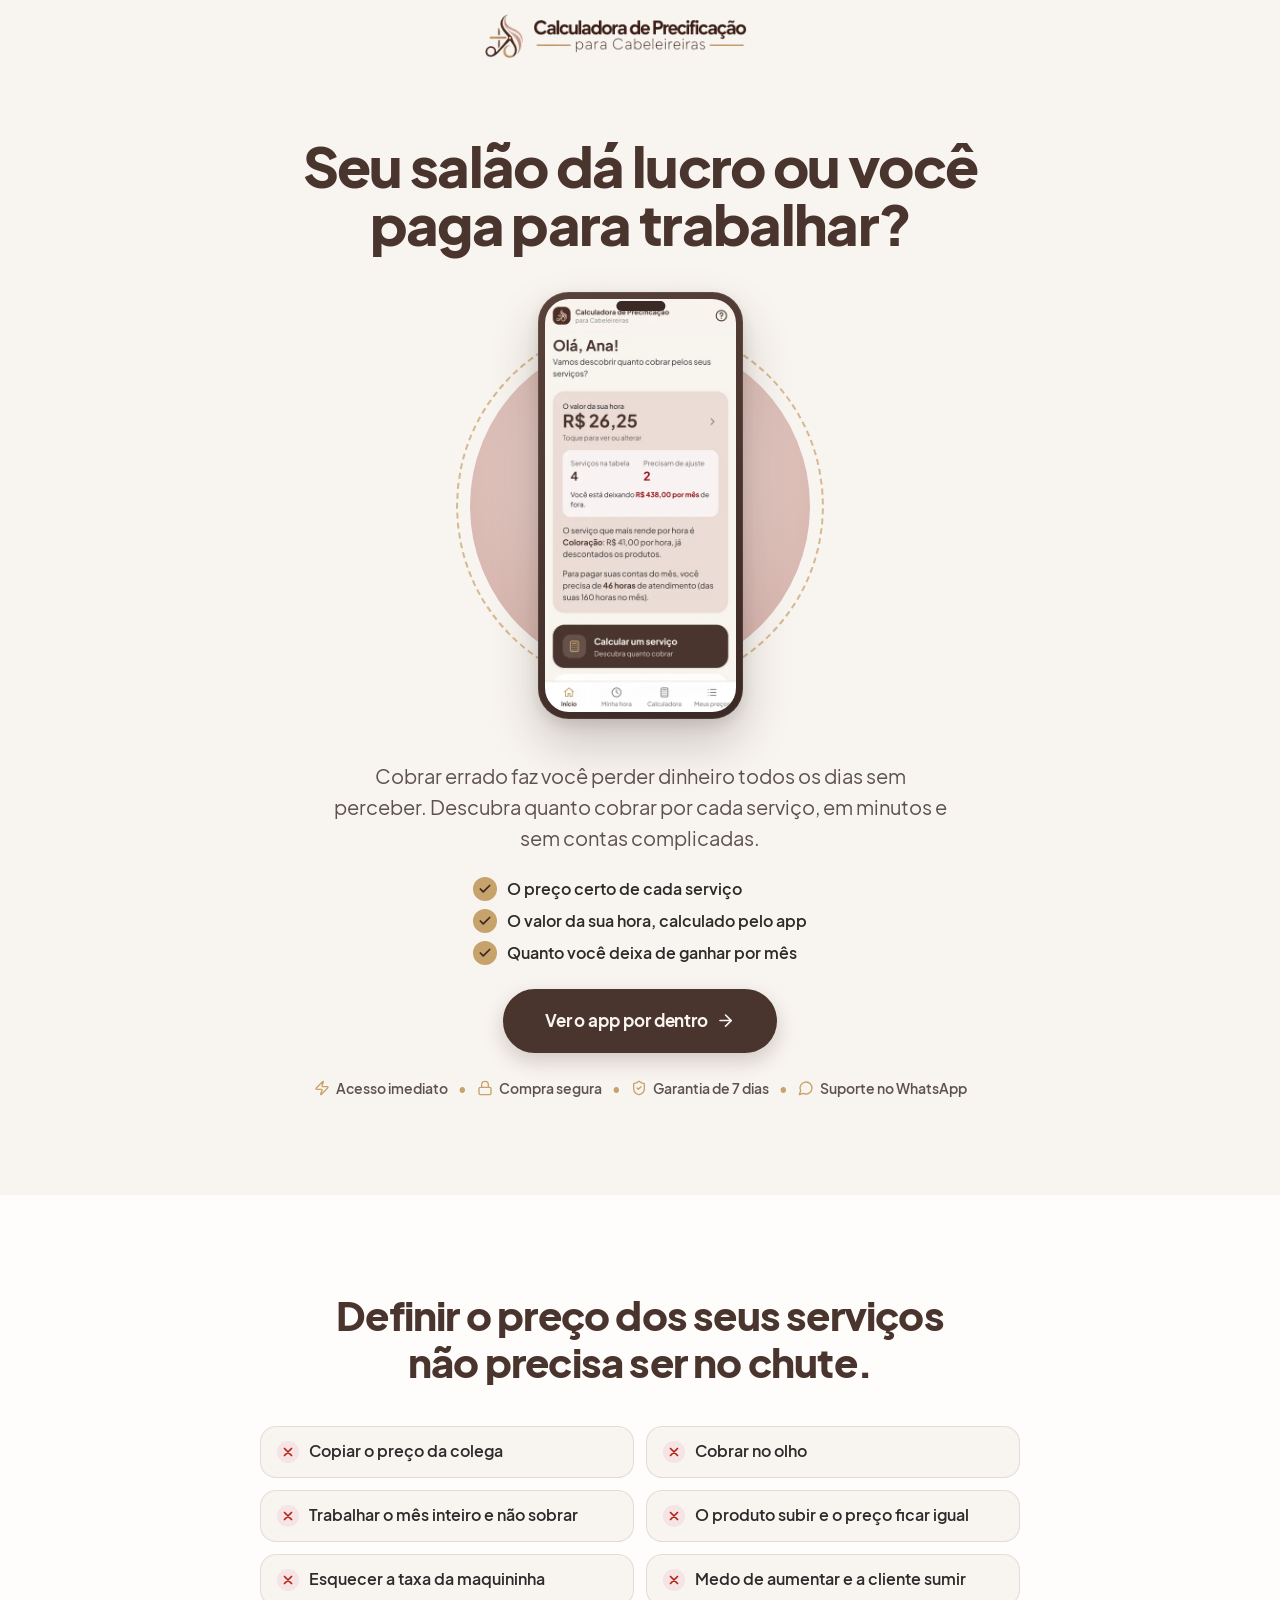
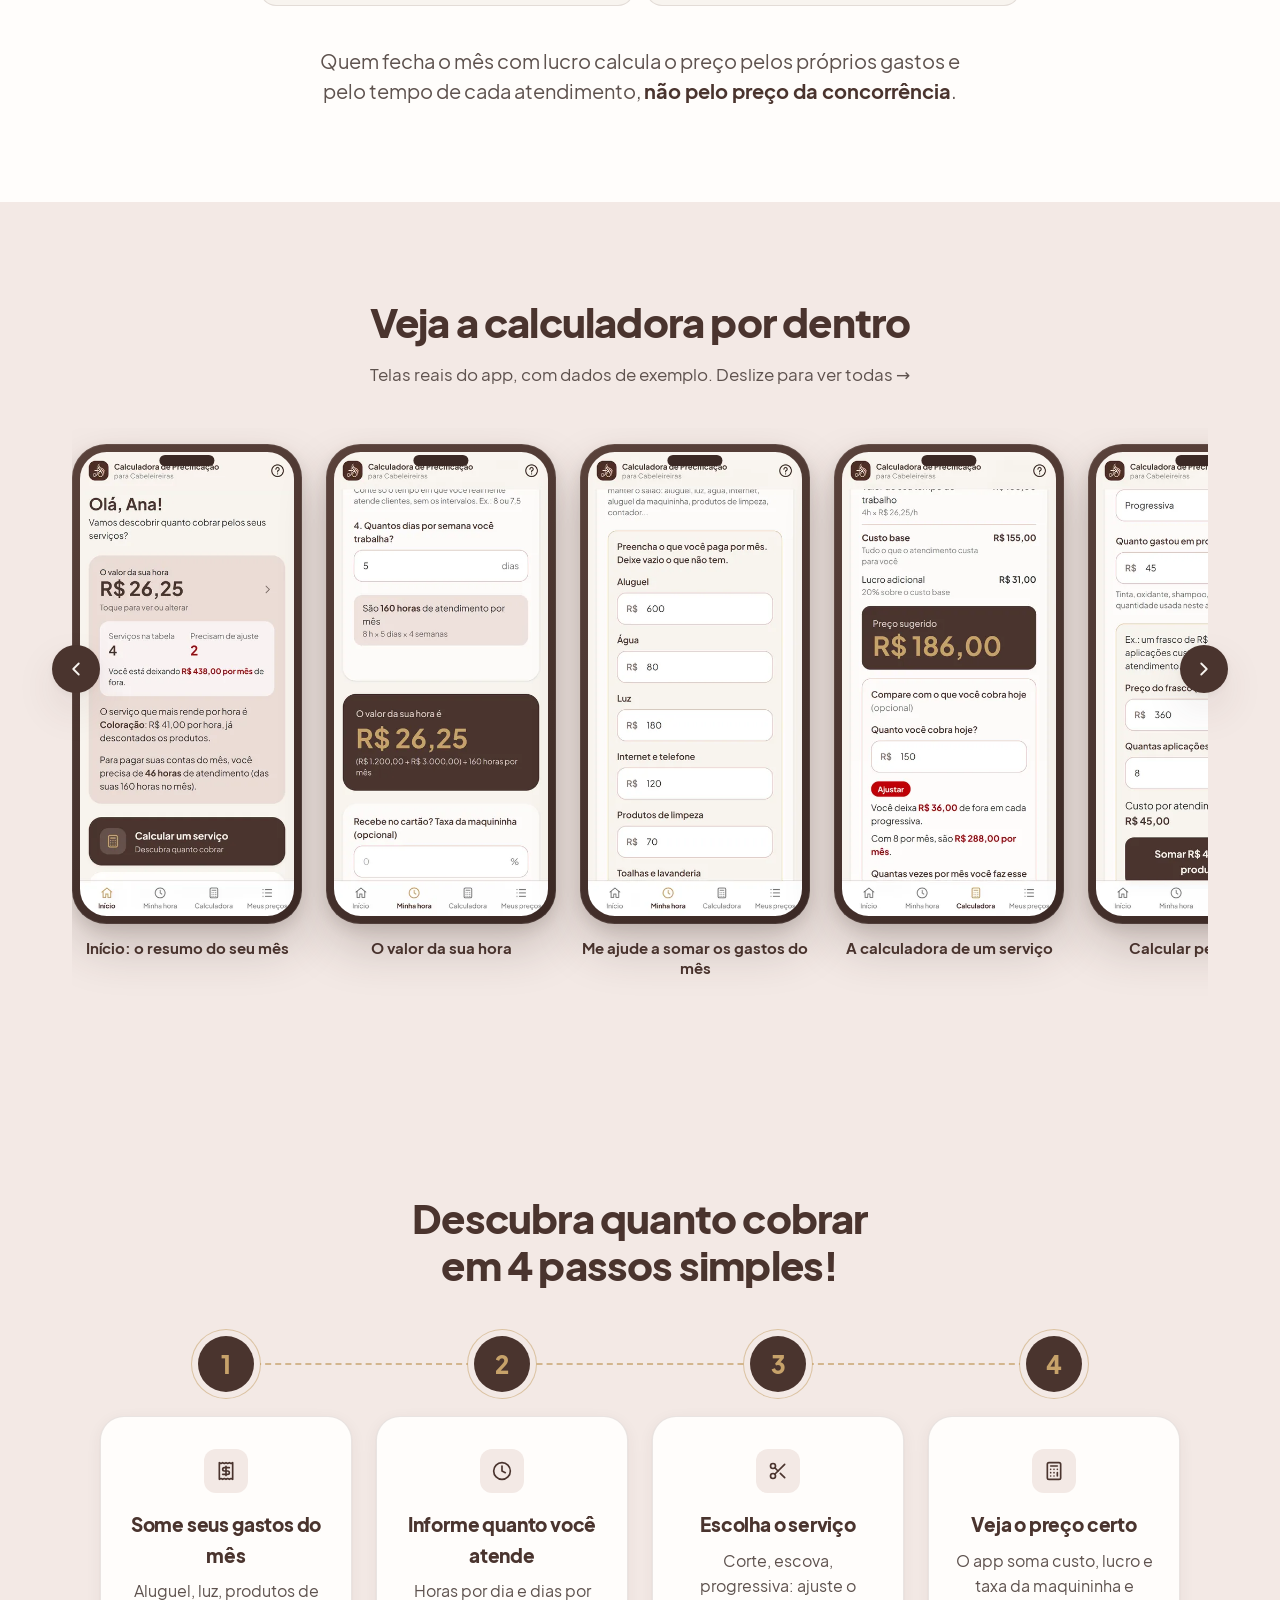
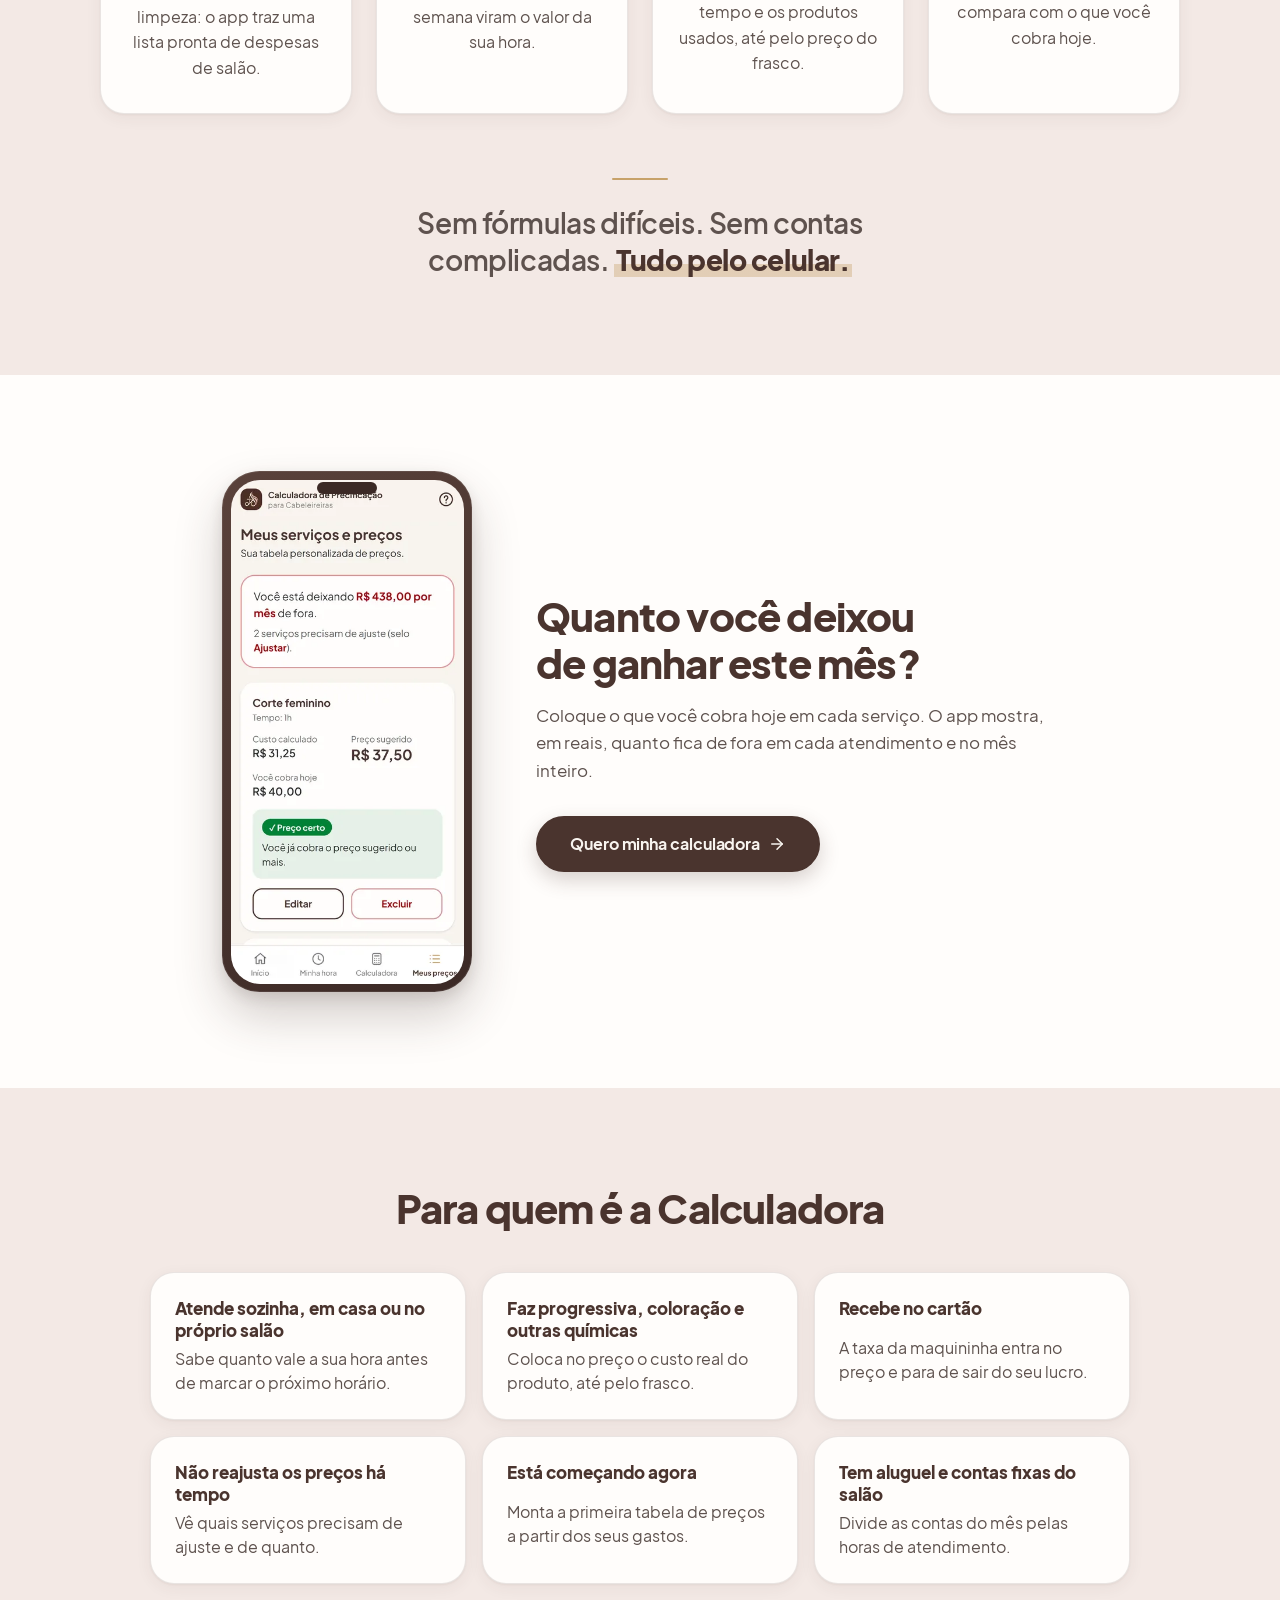
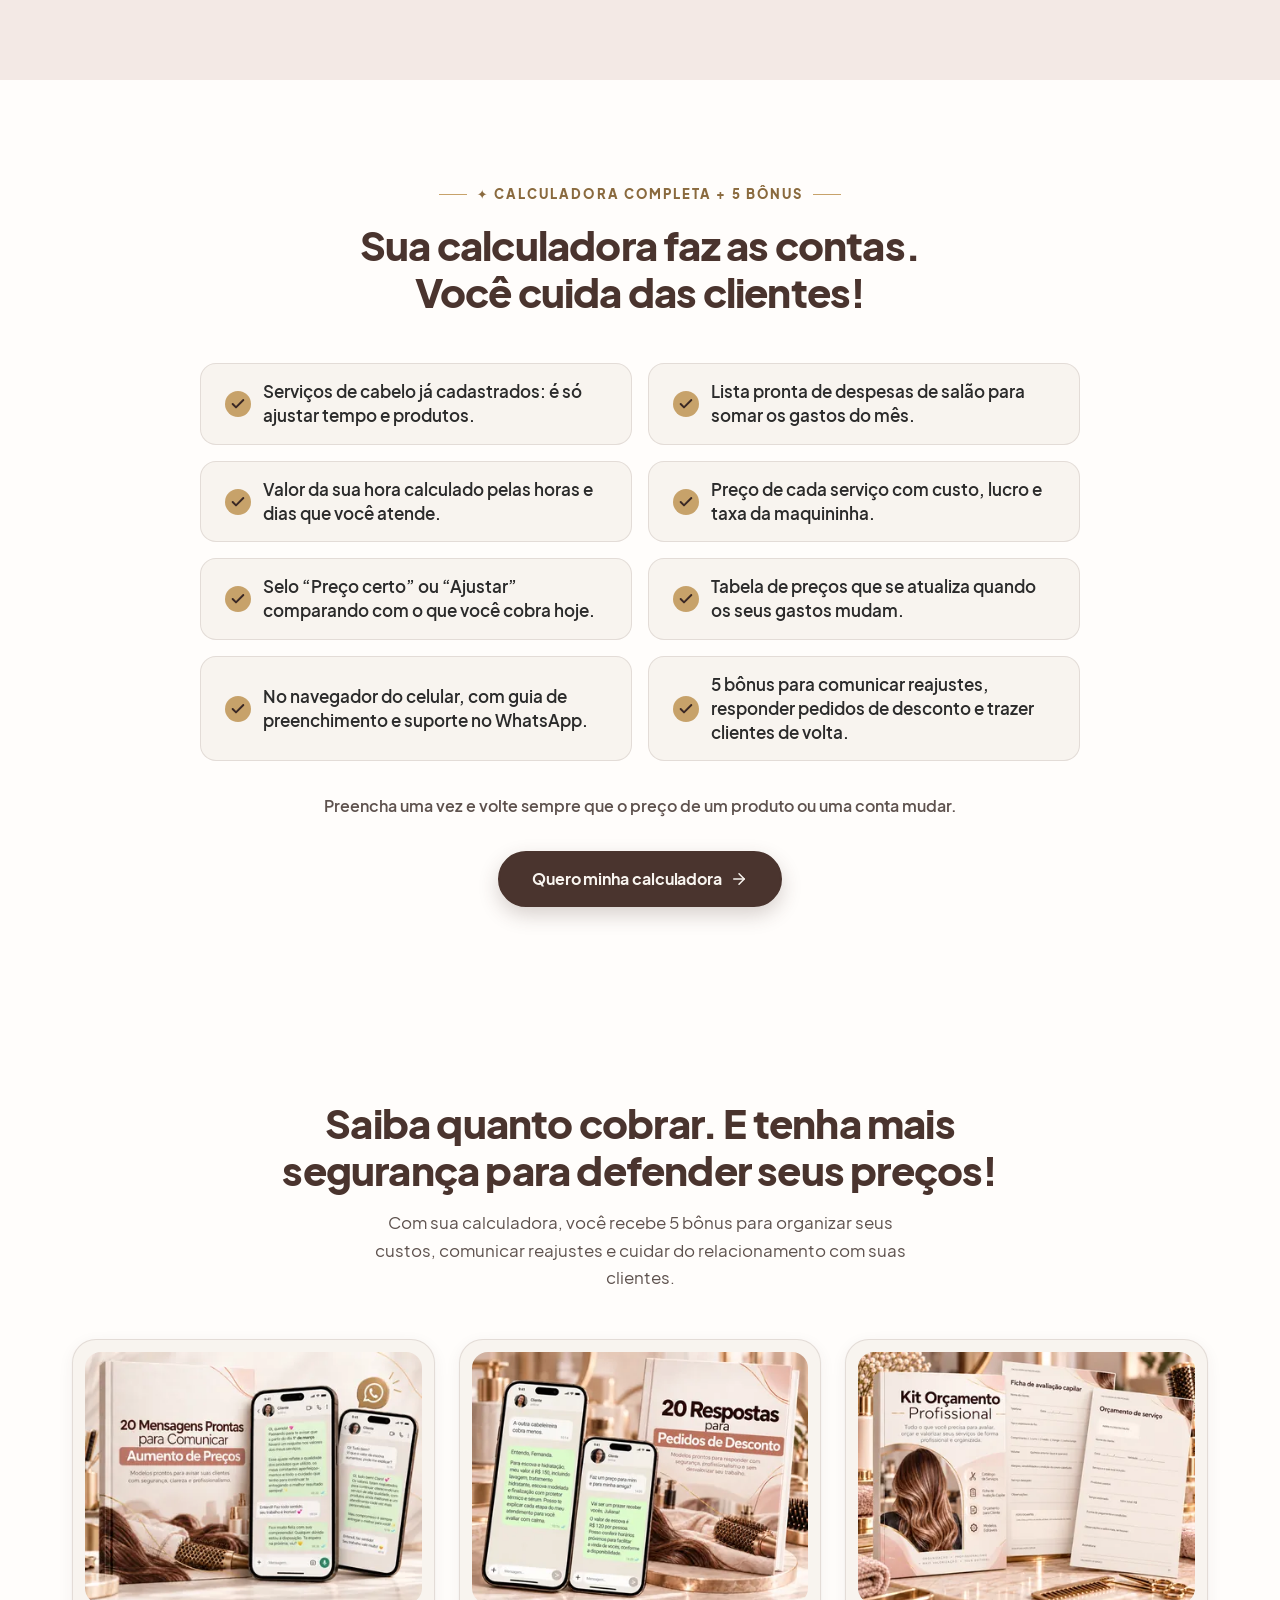
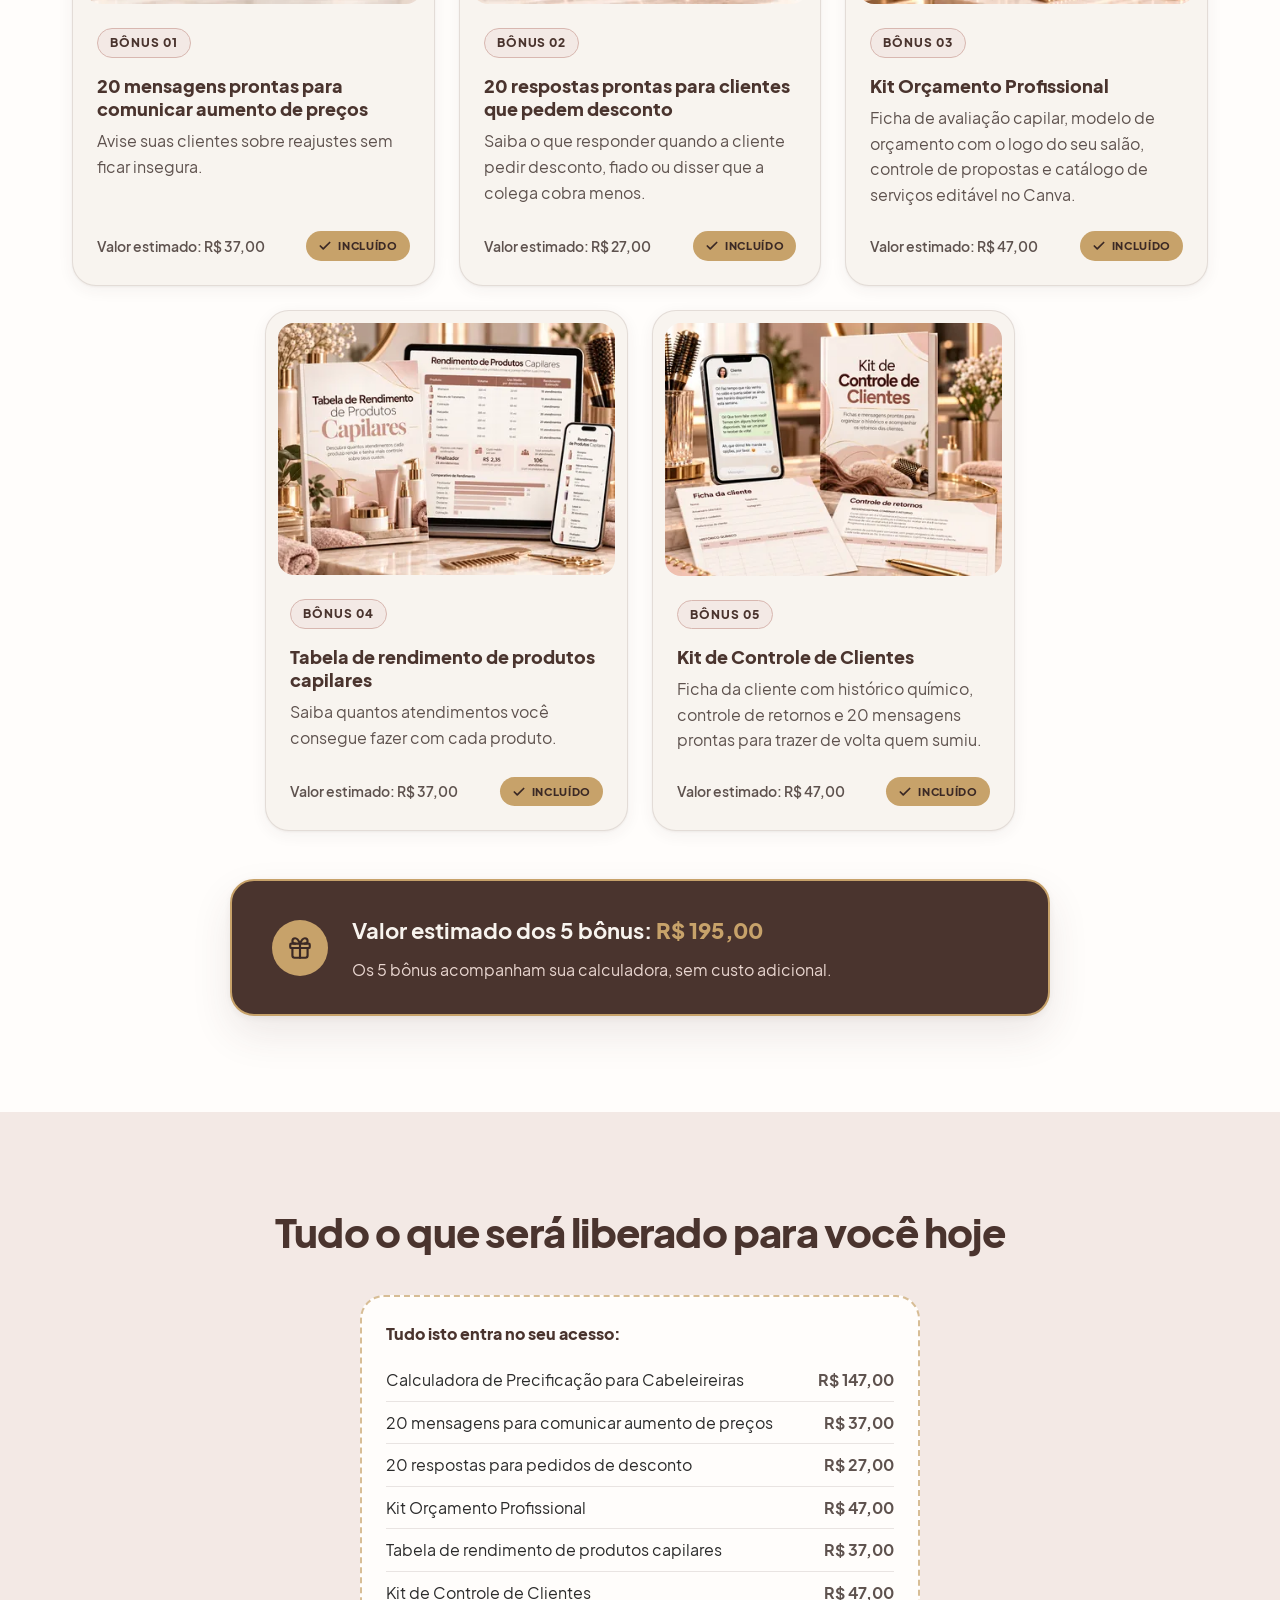
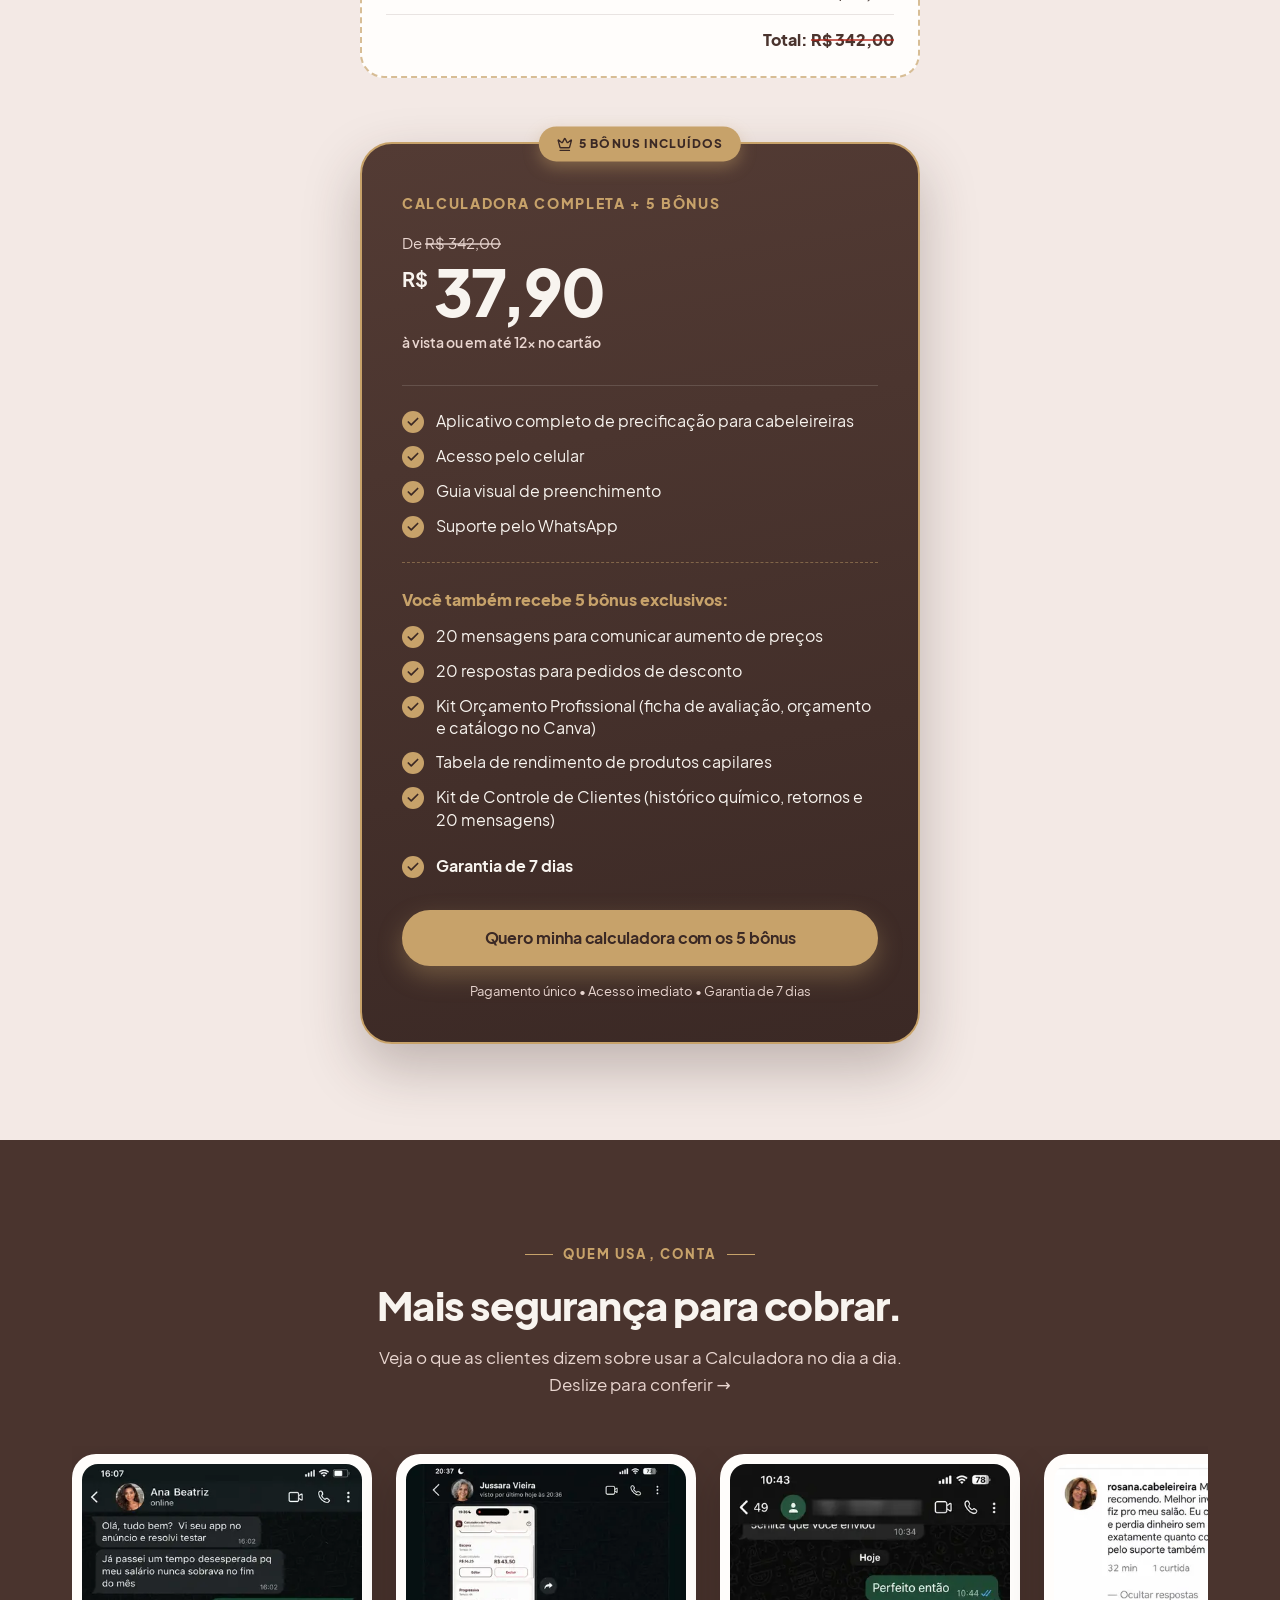
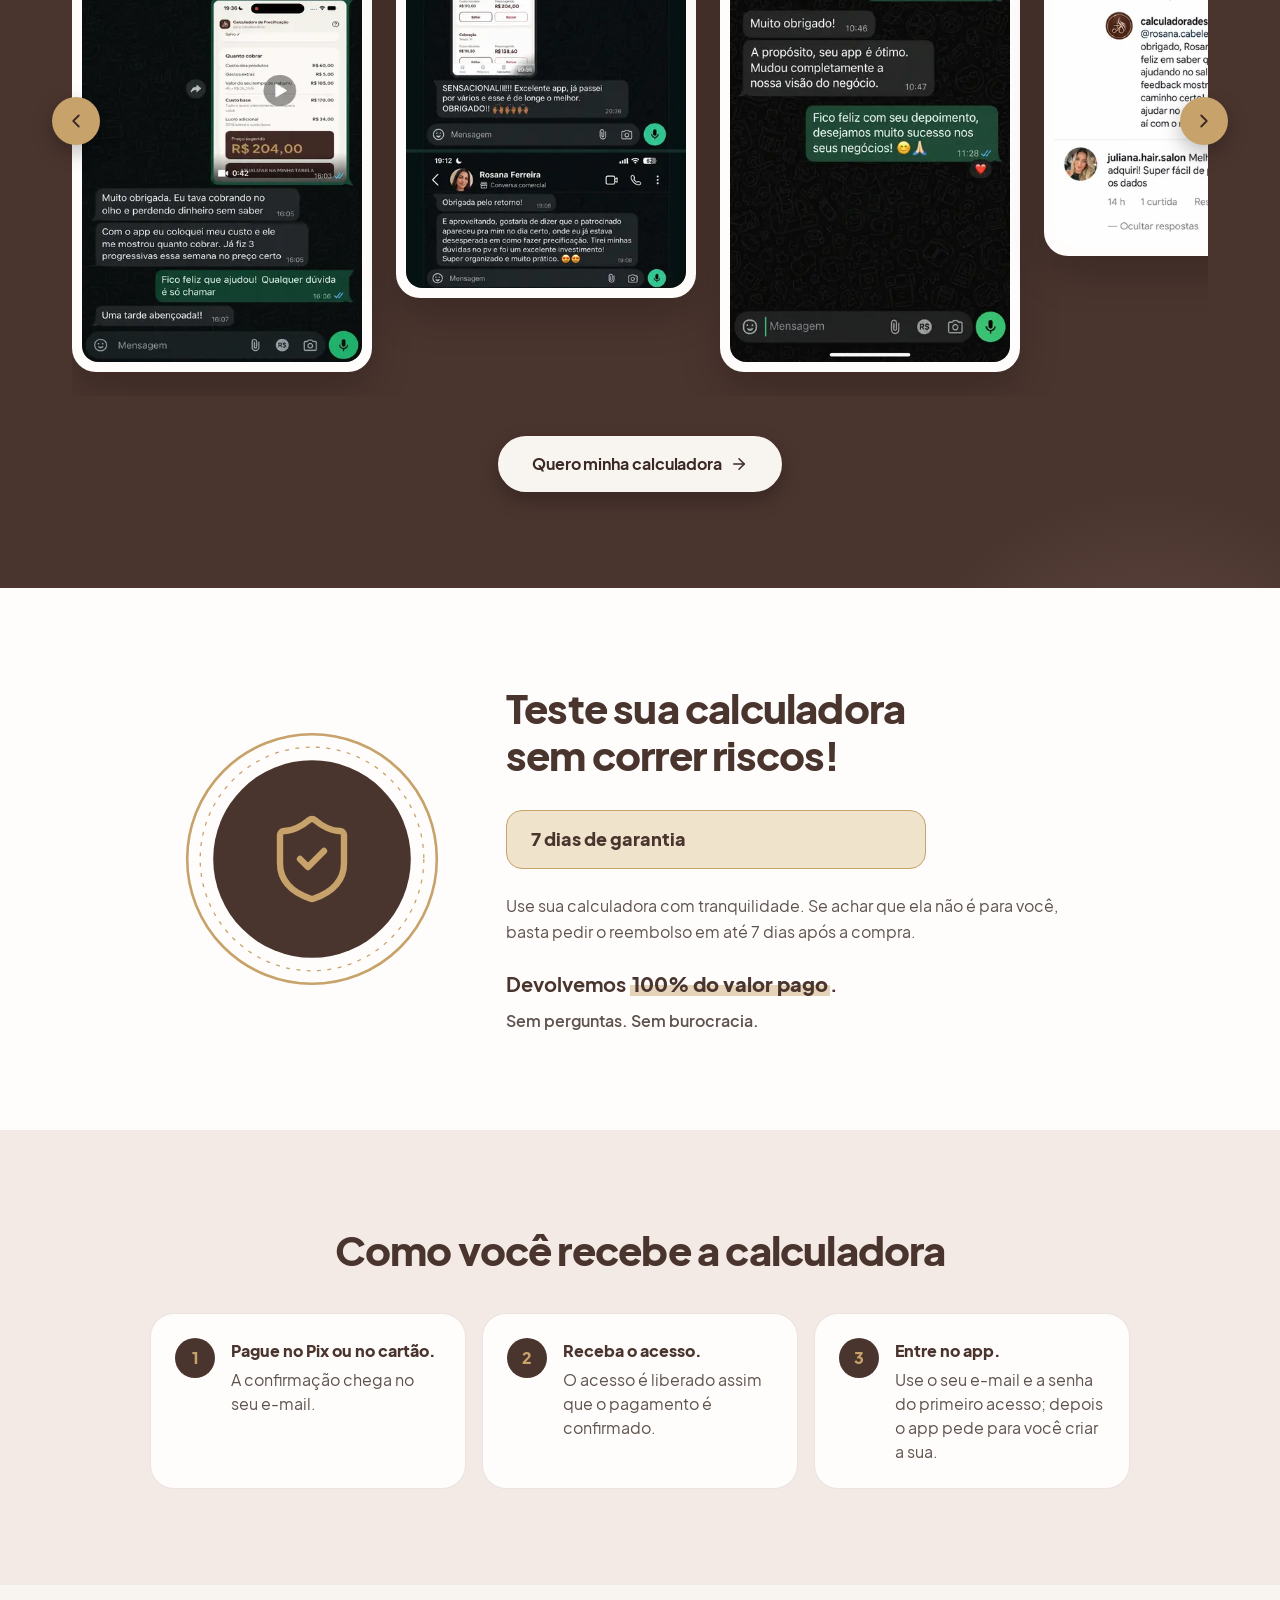
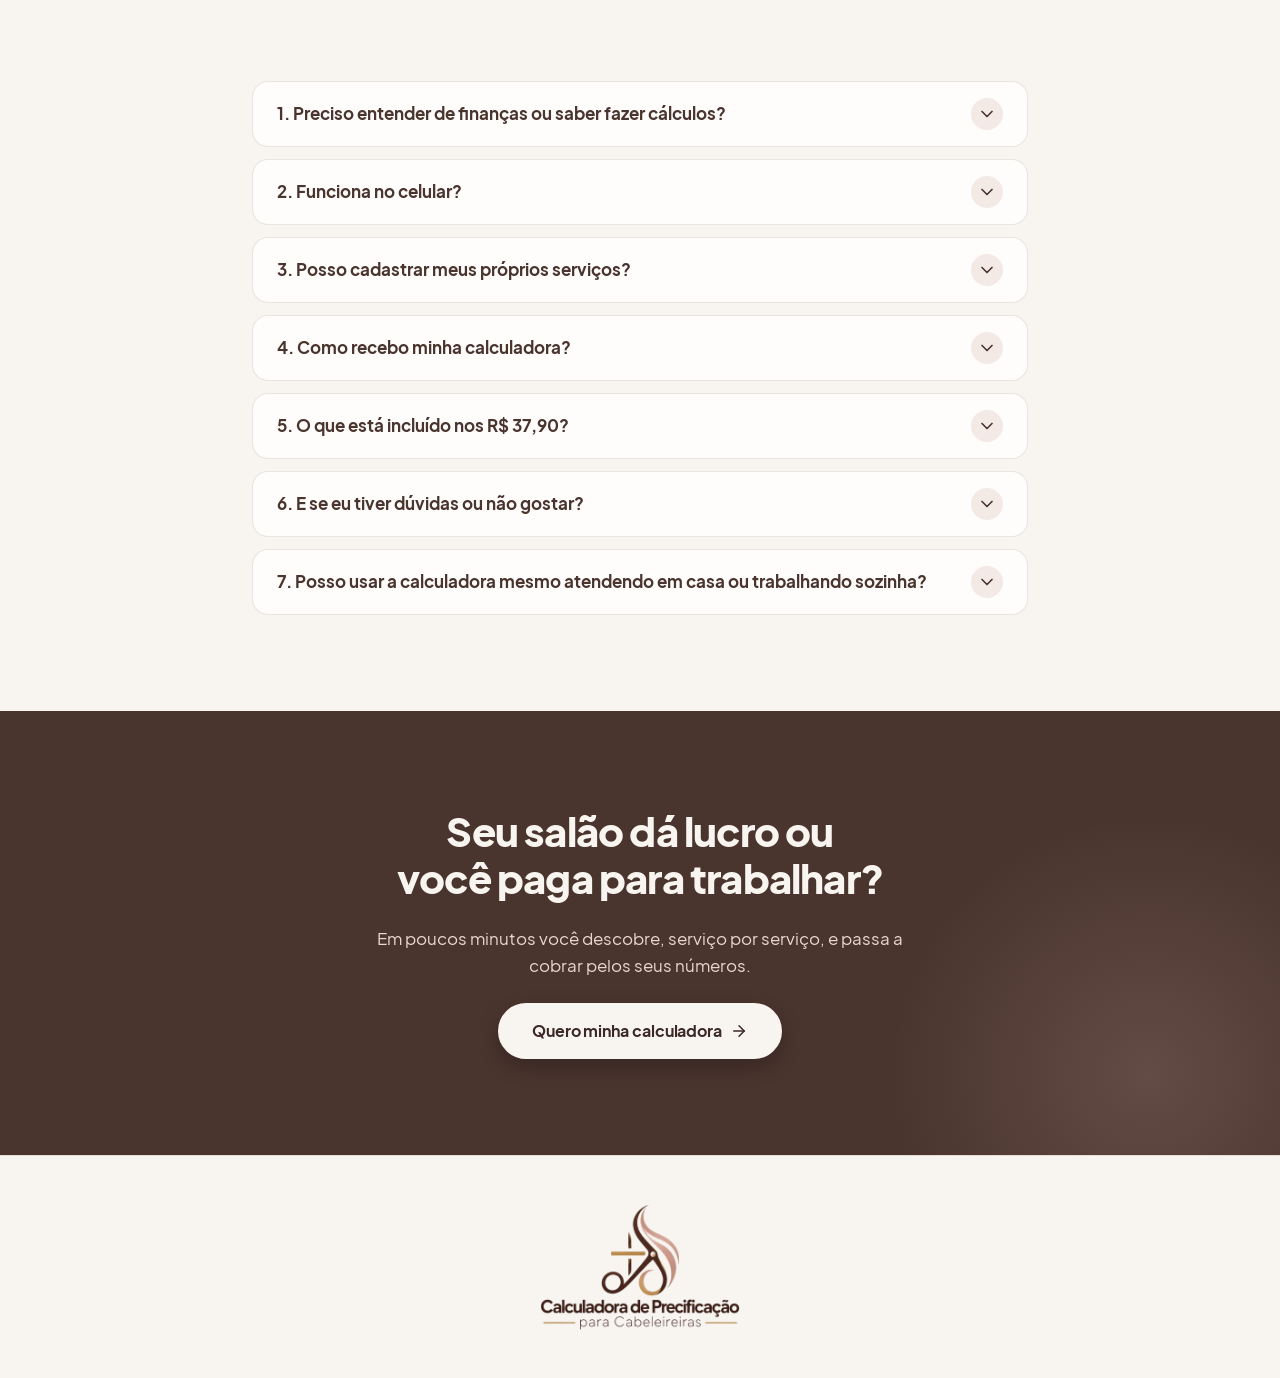
==== commit 3d688671: "Versao 3.0.2: topo sem baloes, suporte no WhatsApp na linha de confianca Co-Authored-By: Claude Opus" ====
--- a/index.html
+++ b/index.html
@@ -17,7 +17,7 @@
   <link rel="preload" href="fontes/jakarta-800.woff2" as="font" type="font/woff2" crossorigin>
   <link rel="preload" as="image" href="imagens/app/app-01-inicio-800.webp" imagesrcset="imagens/app/app-01-inicio-400.webp 400w, imagens/app/app-01-inicio-800.webp 800w" imagesizes="220px" fetchpriority="high">
   <link rel="preconnect" href="https://cashflow.mentoriaprocesso.com">
-  <link rel="stylesheet" href="estilos.css?v=3.0.1">
+  <link rel="stylesheet" href="estilos.css?v=3.0.2">
   <script>document.documentElement.classList.add("js");</script>
 
   <!-- Modo sem rastreio: abrir com ?semrastreio=1 no endereço NÃO carrega o rastreador nem o Clarity
@@ -94,18 +94,6 @@
               <img class="video-demo" src="imagens/app/app-01-inicio-800.webp" srcset="imagens/app/app-01-inicio-400.webp 400w, imagens/app/app-01-inicio-800.webp 800w" sizes="220px" alt="Tela inicial do app: valor da hora, serviços que precisam de ajuste e quanto fica de fora no mês" width="400" height="866" fetchpriority="high" decoding="async">
             </div>
           </div>
-          <div class="flutuante flutuante--a" aria-hidden="true">
-            <span class="flutuante__icone"><svg class="icone"><use href="#i-calculadora"/></svg></span>
-            Calculadora automática de preços
-          </div>
-          <div class="flutuante flutuante--b" aria-hidden="true">
-            <span class="flutuante__icone"><svg class="icone"><use href="#i-celular"/></svg></span>
-            Acesso pelo celular
-          </div>
-          <div class="flutuante flutuante--c" aria-hidden="true">
-            <span class="flutuante__icone"><svg class="icone"><use href="#i-mensagem"/></svg></span>
-            Suporte pelo WhatsApp
-          </div>
         </div>
           <p class="hero__descricao">Cobrar errado faz você perder dinheiro todos os dias sem perceber. Descubra quanto cobrar por cada serviço, em minutos e sem contas complicadas.</p>
           <ul class="hero__bullets">
@@ -120,6 +108,8 @@
             <span><svg class="icone" aria-hidden="true"><use href="#i-cadeado"/></svg>Compra segura</span>
             <span class="seguranca__ponto" aria-hidden="true">•</span>
             <span><svg class="icone" aria-hidden="true"><use href="#i-escudo"/></svg>Garantia de 7 dias</span>
+            <span class="seguranca__ponto" aria-hidden="true">•</span>
+            <span><svg class="icone" aria-hidden="true"><use href="#i-mensagem"/></svg>Suporte no WhatsApp</span>
           </p>
       </div>
     </section>
--- a/estilos.css
+++ b/estilos.css
@@ -893,8 +893,8 @@
 .hero--empilhado .hero__fluxo { display: flex; flex-direction: column; align-items: center; gap: var(--e3); max-width: 860px; text-align: center; }
 .hero--empilhado .hero__titulo { max-width: 760px; font-size: clamp(2.125rem, 1.4rem + 3.4vw, 3.5rem); }
 .hero--empilhado .hero__visual { width: min(100%, 360px); margin: 0 auto; padding: var(--e2) 0; grid-column: auto; }
-.hero--empilhado .celular--hero { width: 165px; }
-.hero--empilhado .hero__circulo { width: 290px; }
+.hero--empilhado .celular--hero { width: 180px; }
+.hero--empilhado .hero__circulo { width: 300px; }
 .hero--empilhado .flutuante { text-align: left; }
 .hero--empilhado .flutuante { max-width: 150px; font-size: 0.6875rem; padding: 8px 10px 8px 8px; gap: 8px; }
 .hero--empilhado .flutuante__icone { width: 30px; height: 30px; }
@@ -907,8 +907,8 @@
 .hero--empilhado .hero__bullets .topicos__check { margin-top: 0; }
 .hero--empilhado .seguranca { margin-top: 0; justify-content: center; }
 @media (min-width: 768px) {
-  .hero--empilhado .celular--hero { width: 190px; }
-  .hero--empilhado .hero__circulo { width: 330px; }
+  .hero--empilhado .celular--hero { width: 205px; }
+  .hero--empilhado .hero__circulo { width: 340px; }
   .hero--empilhado .hero__visual { width: 400px; }
   .hero--empilhado .flutuante { max-width: 170px; font-size: 0.75rem; }
   .hero--empilhado .flutuante--a { left: -10%; }
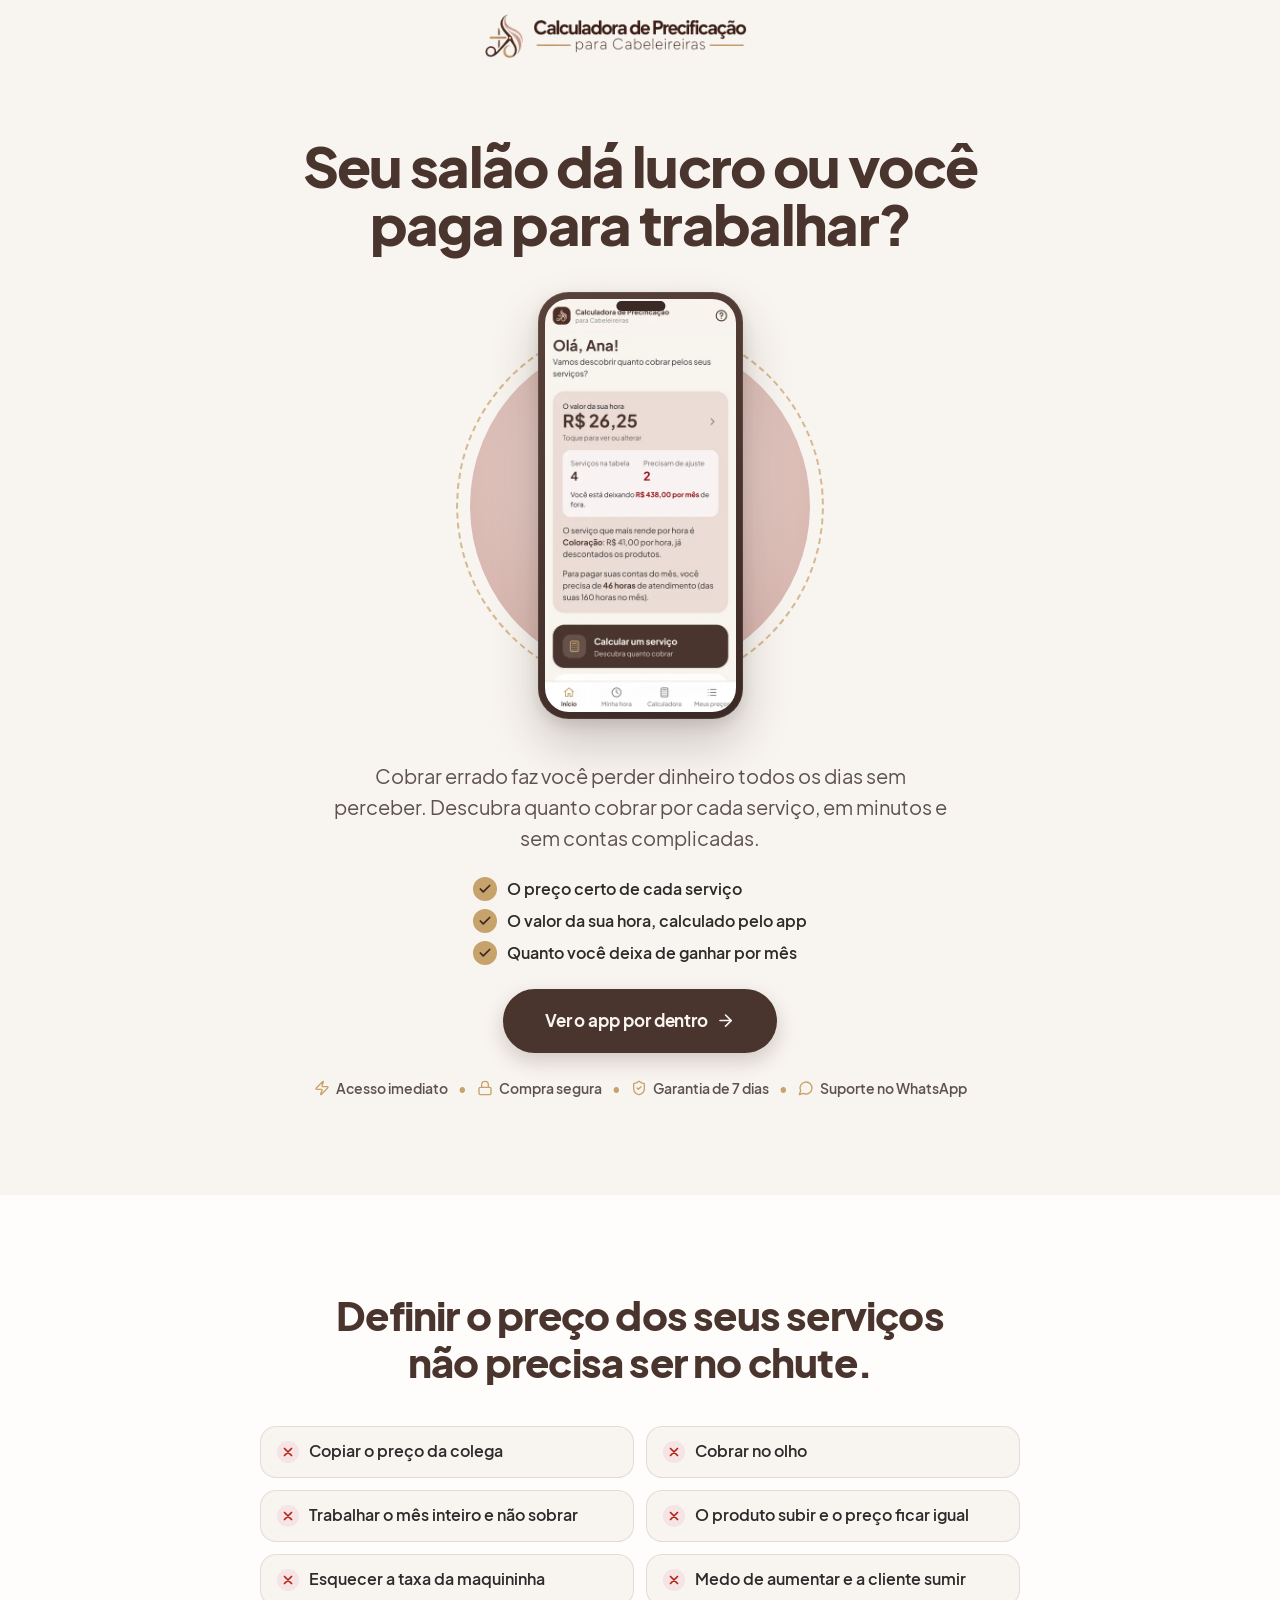
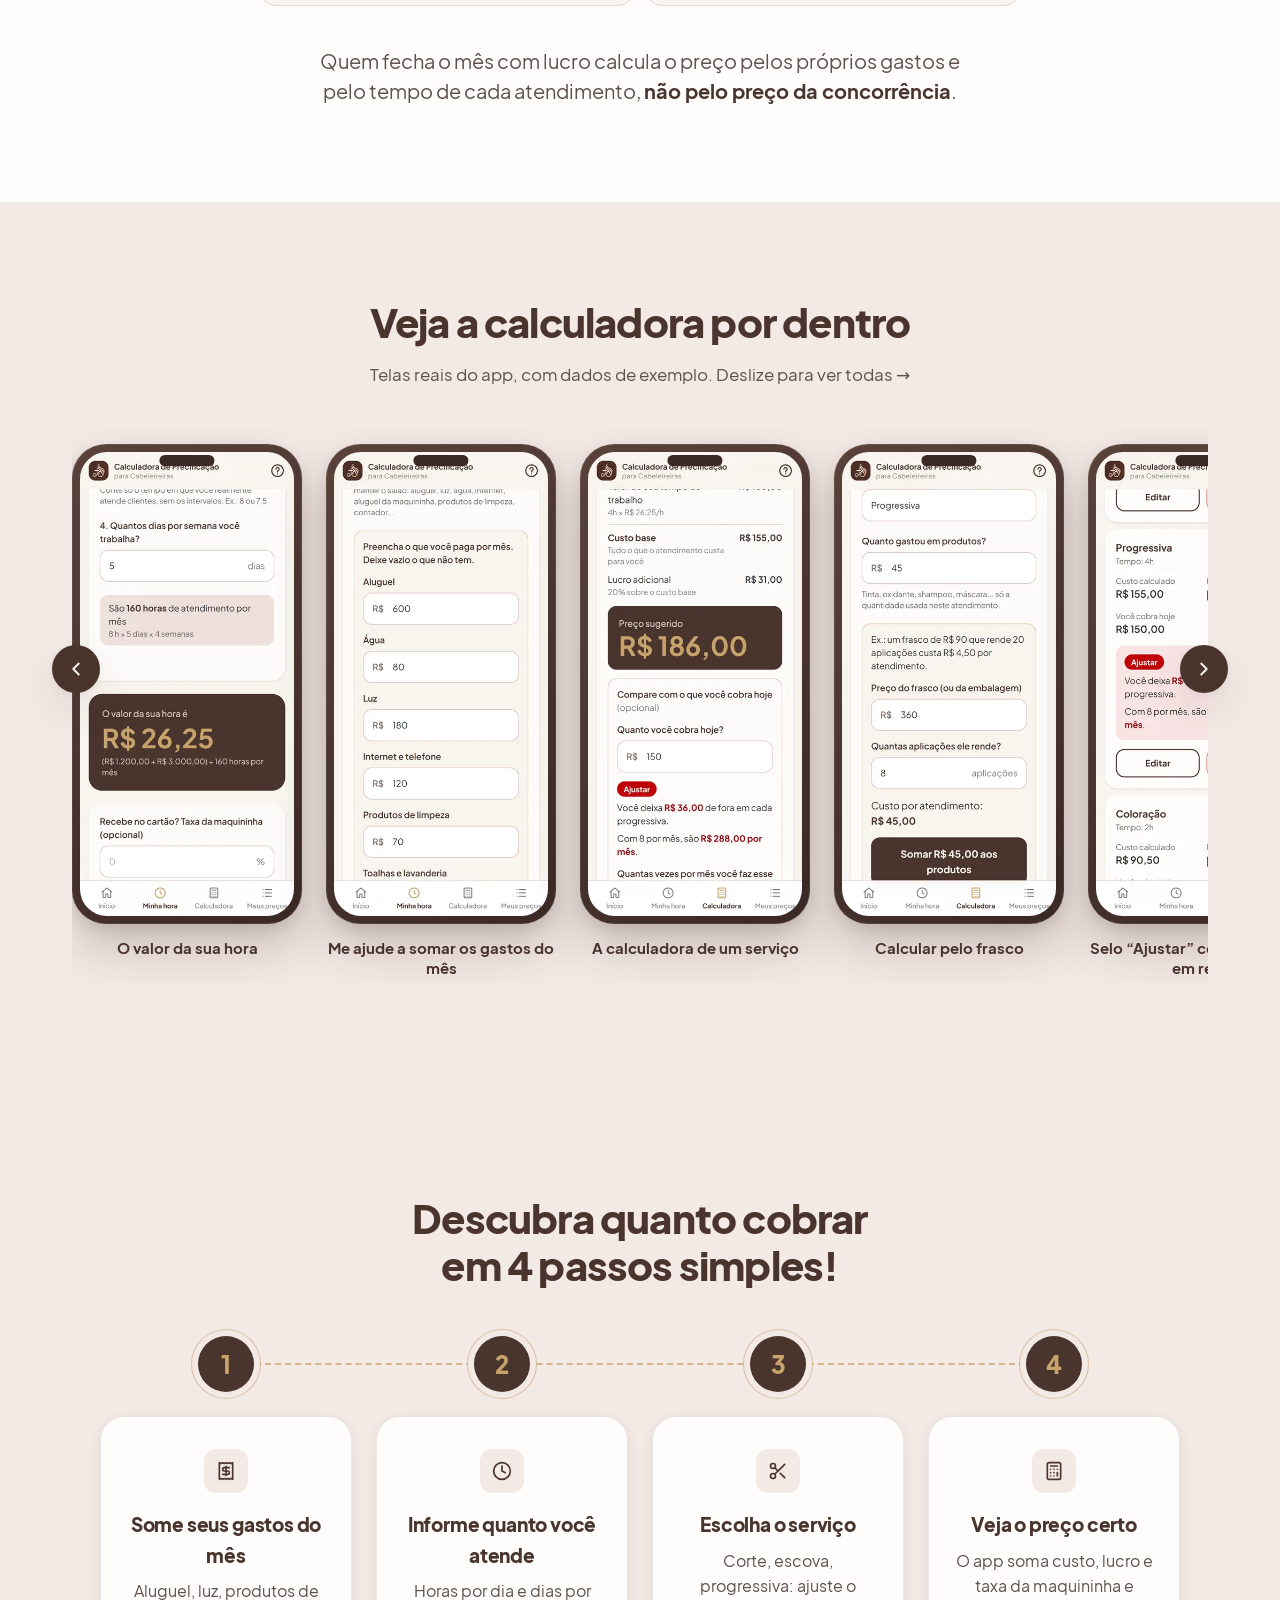
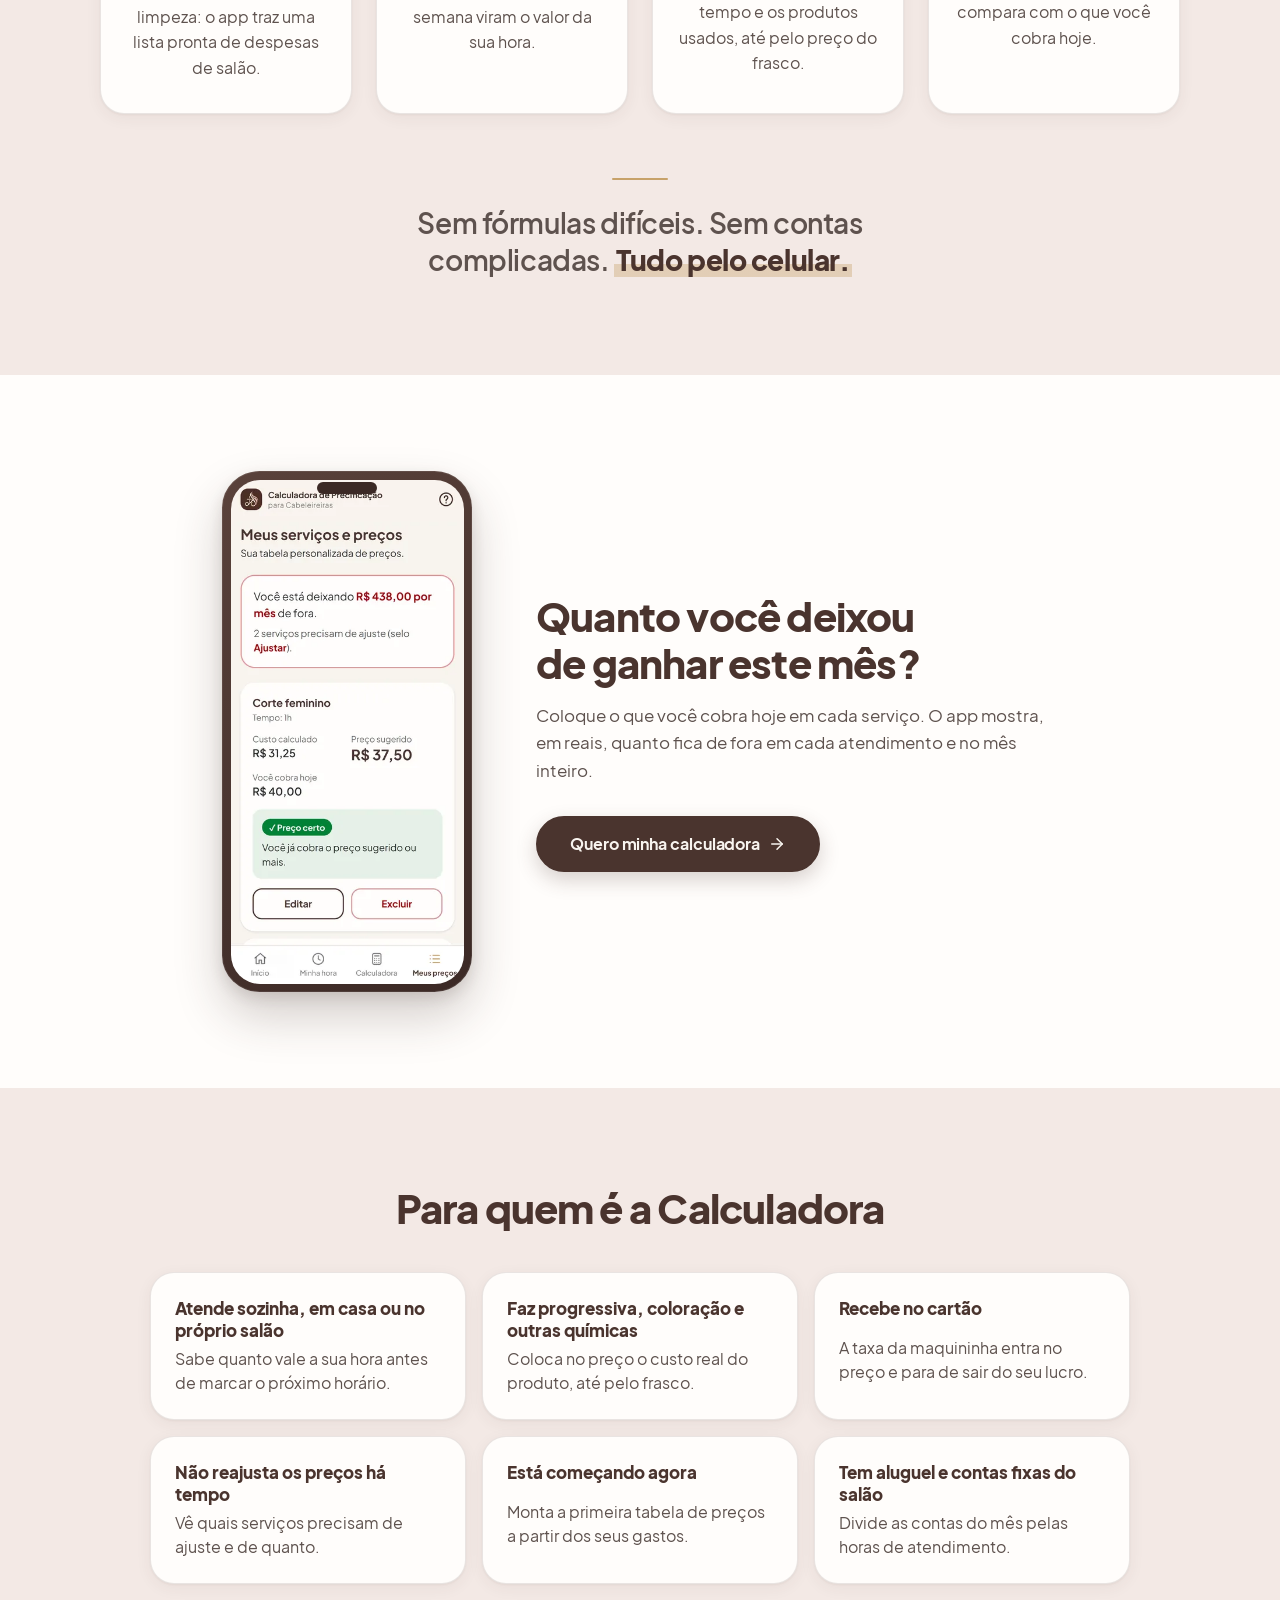
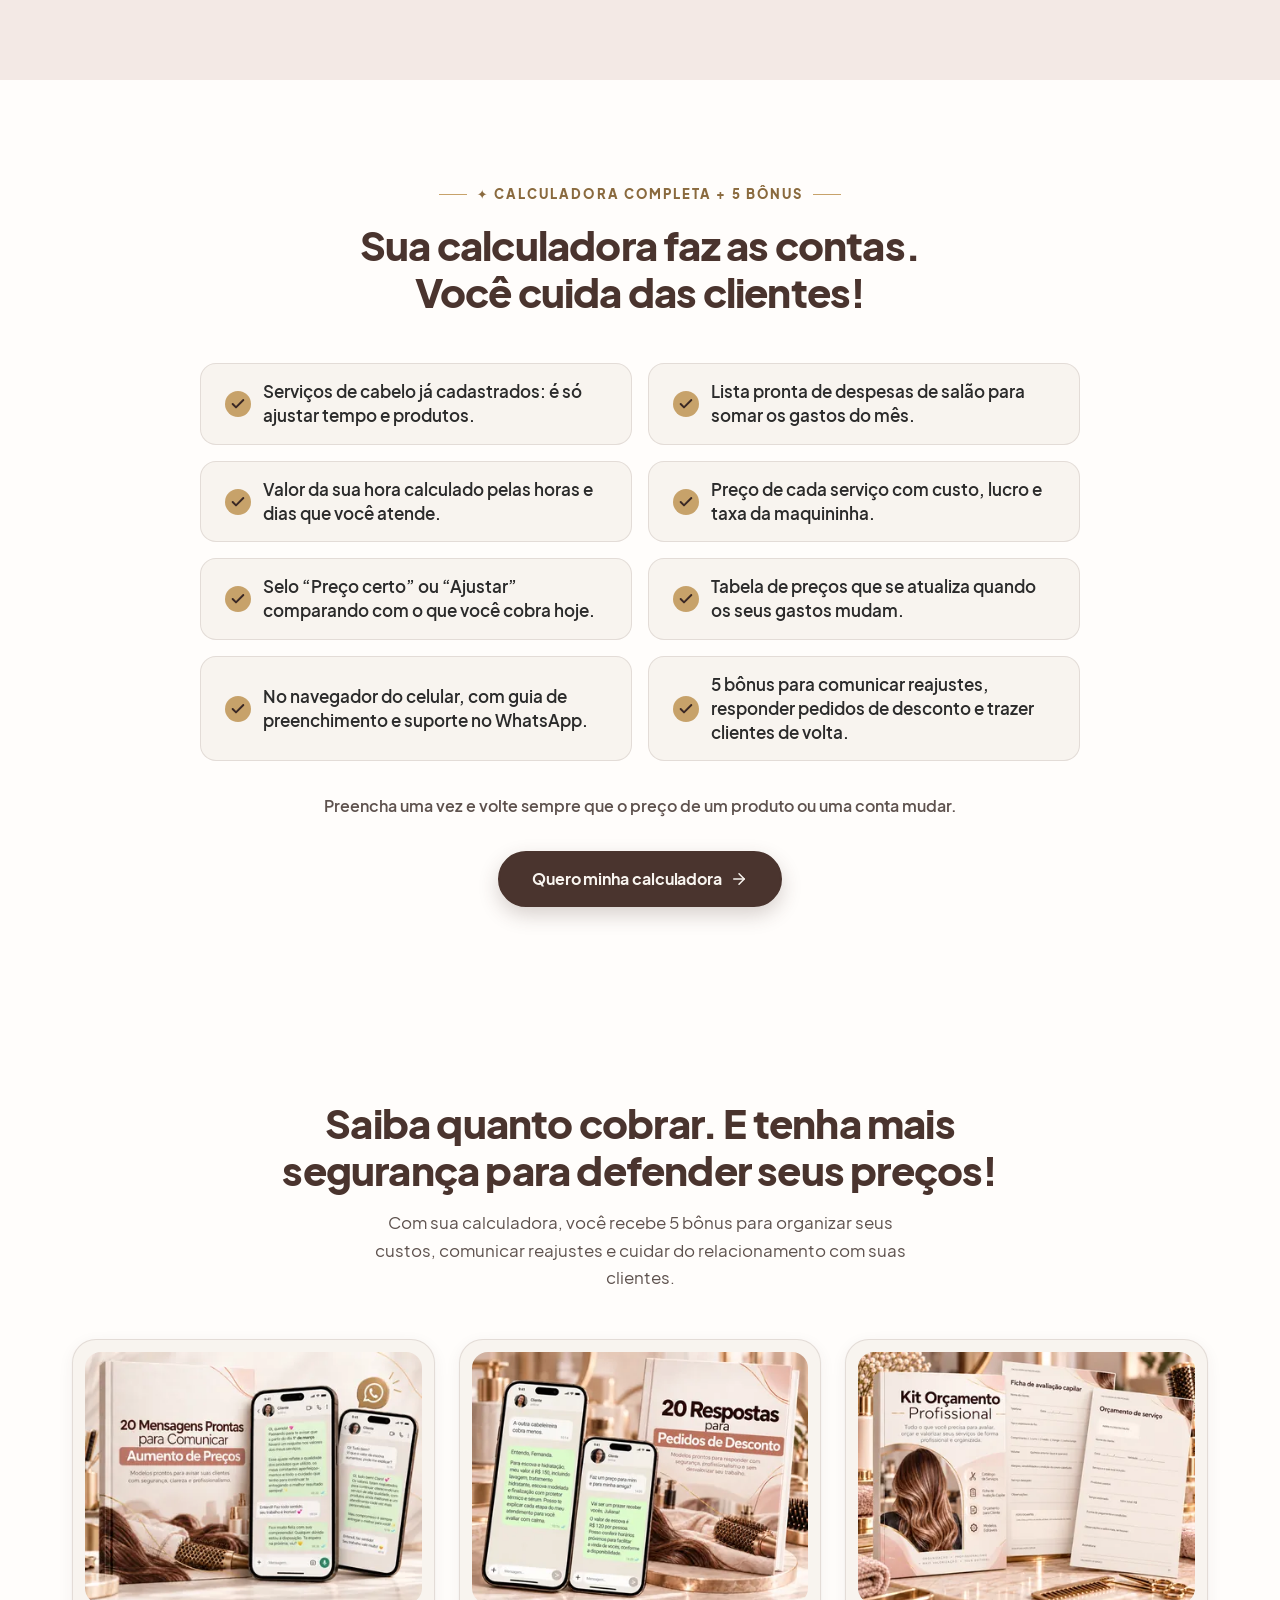
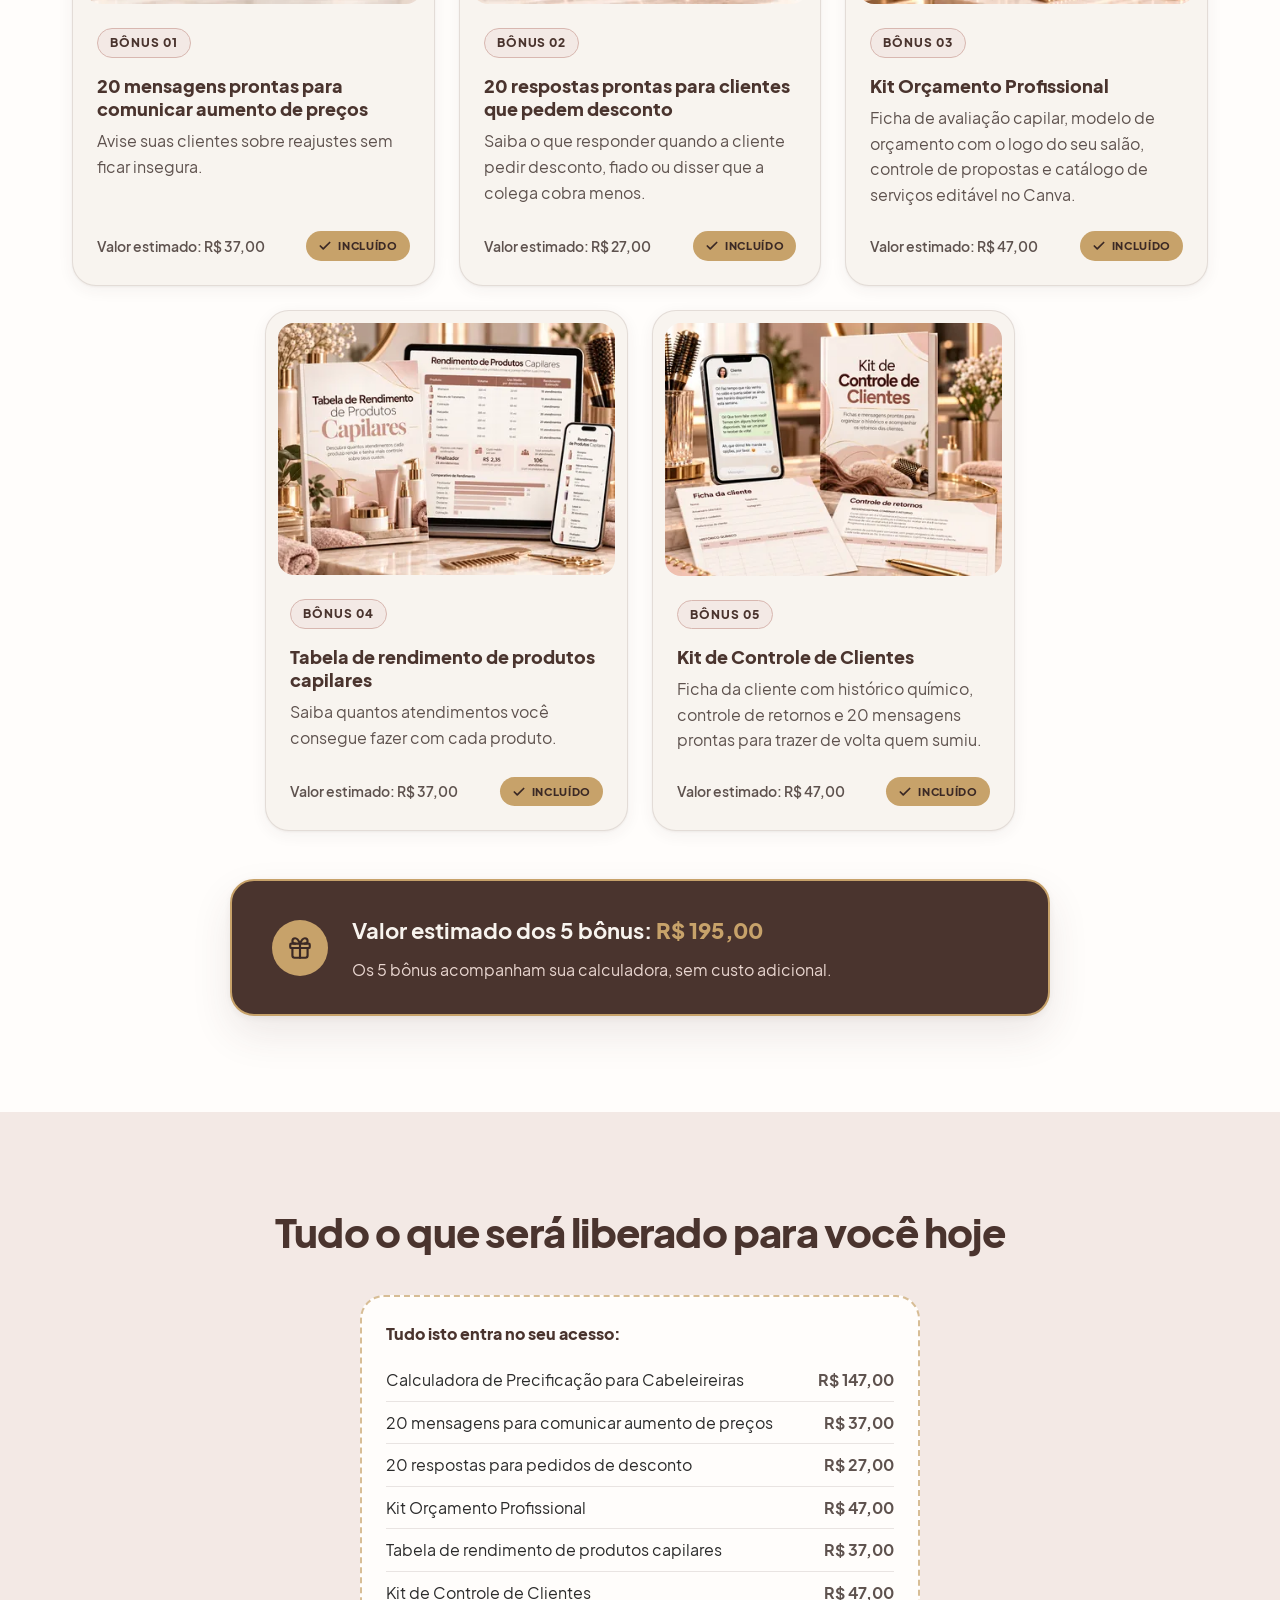
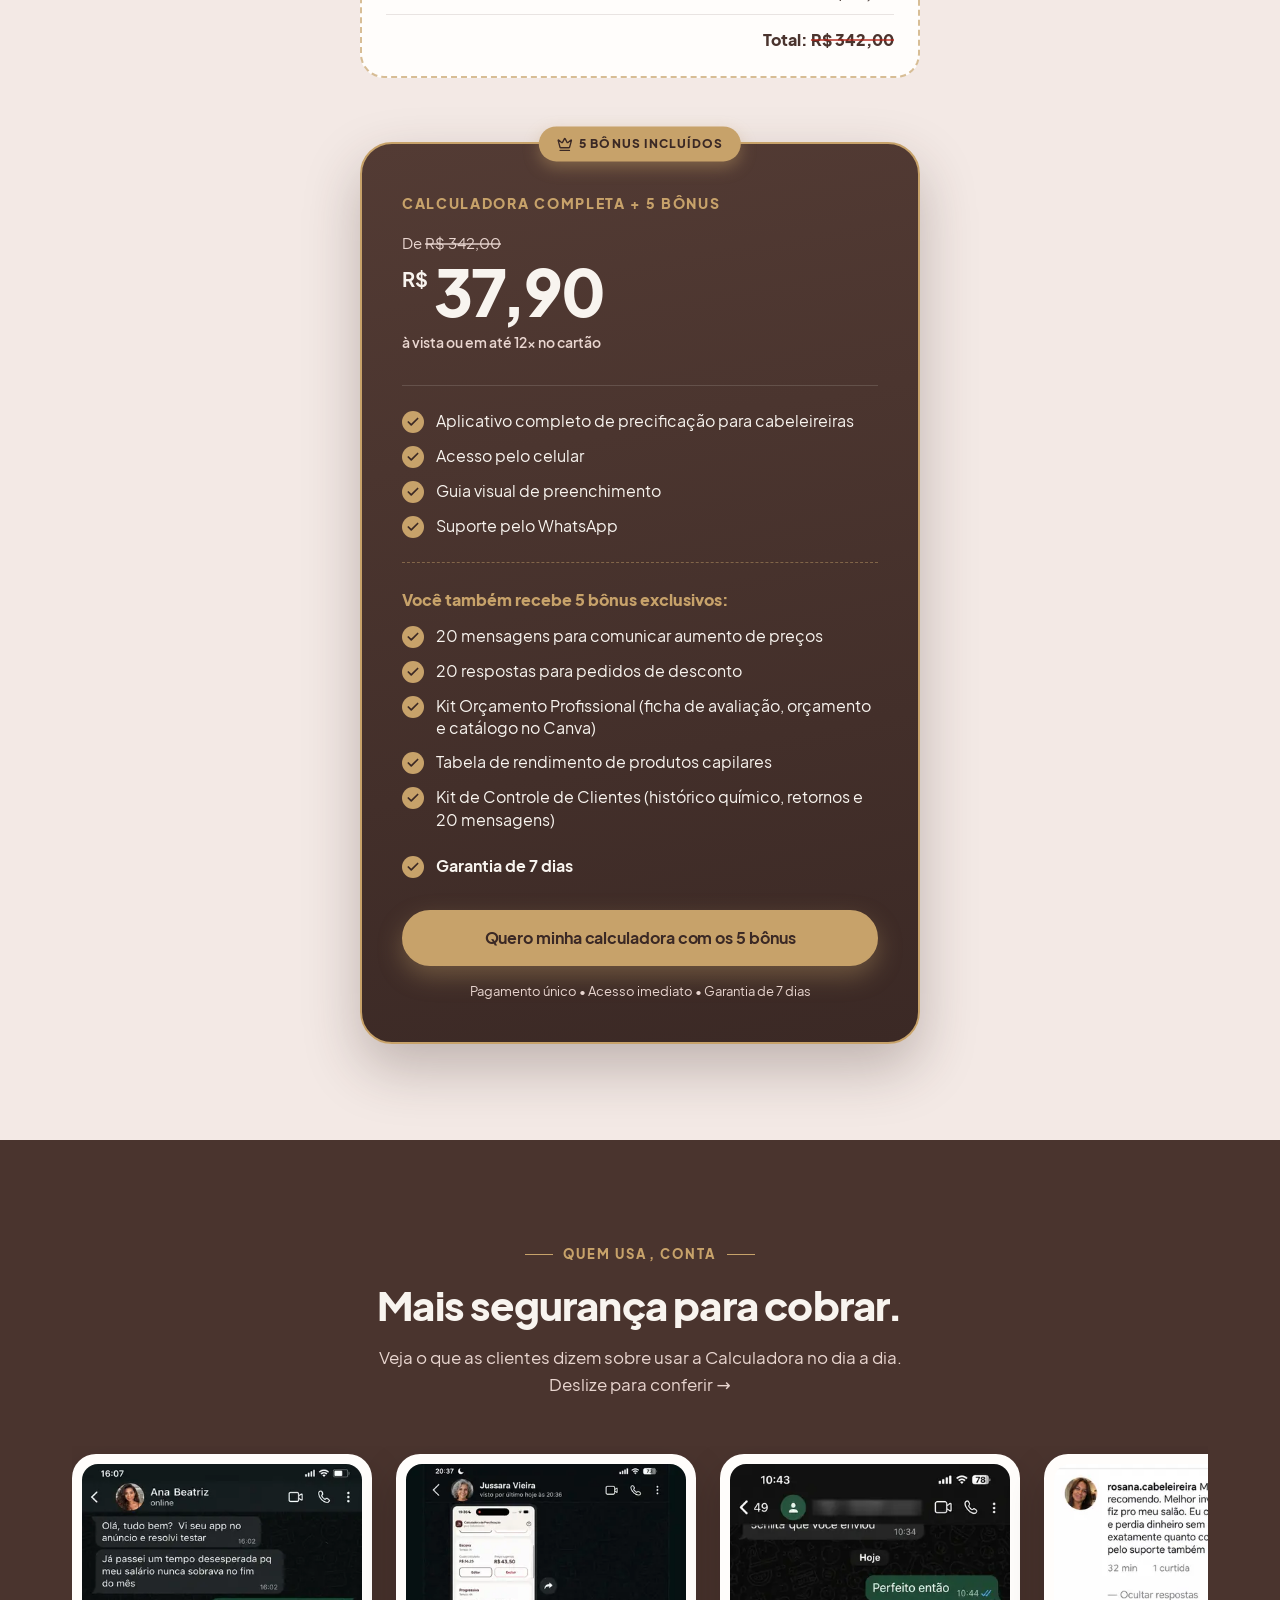
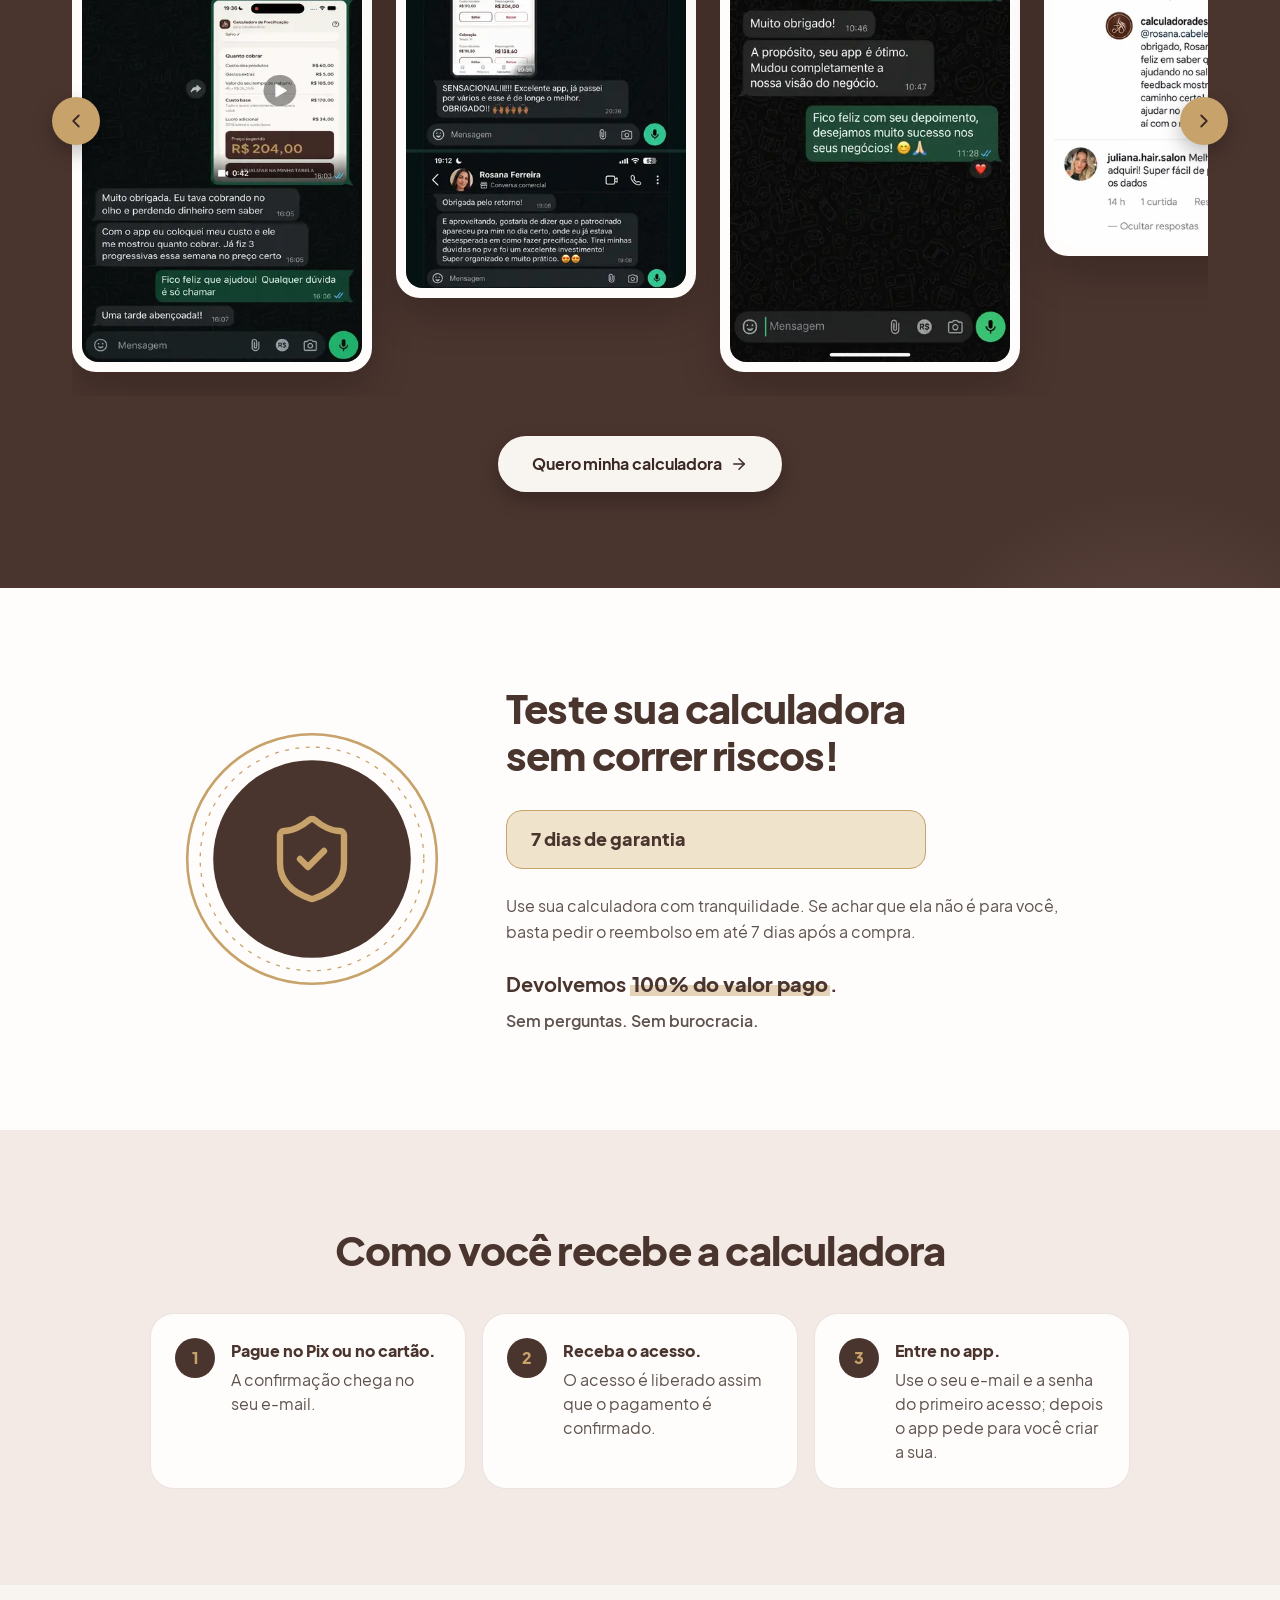
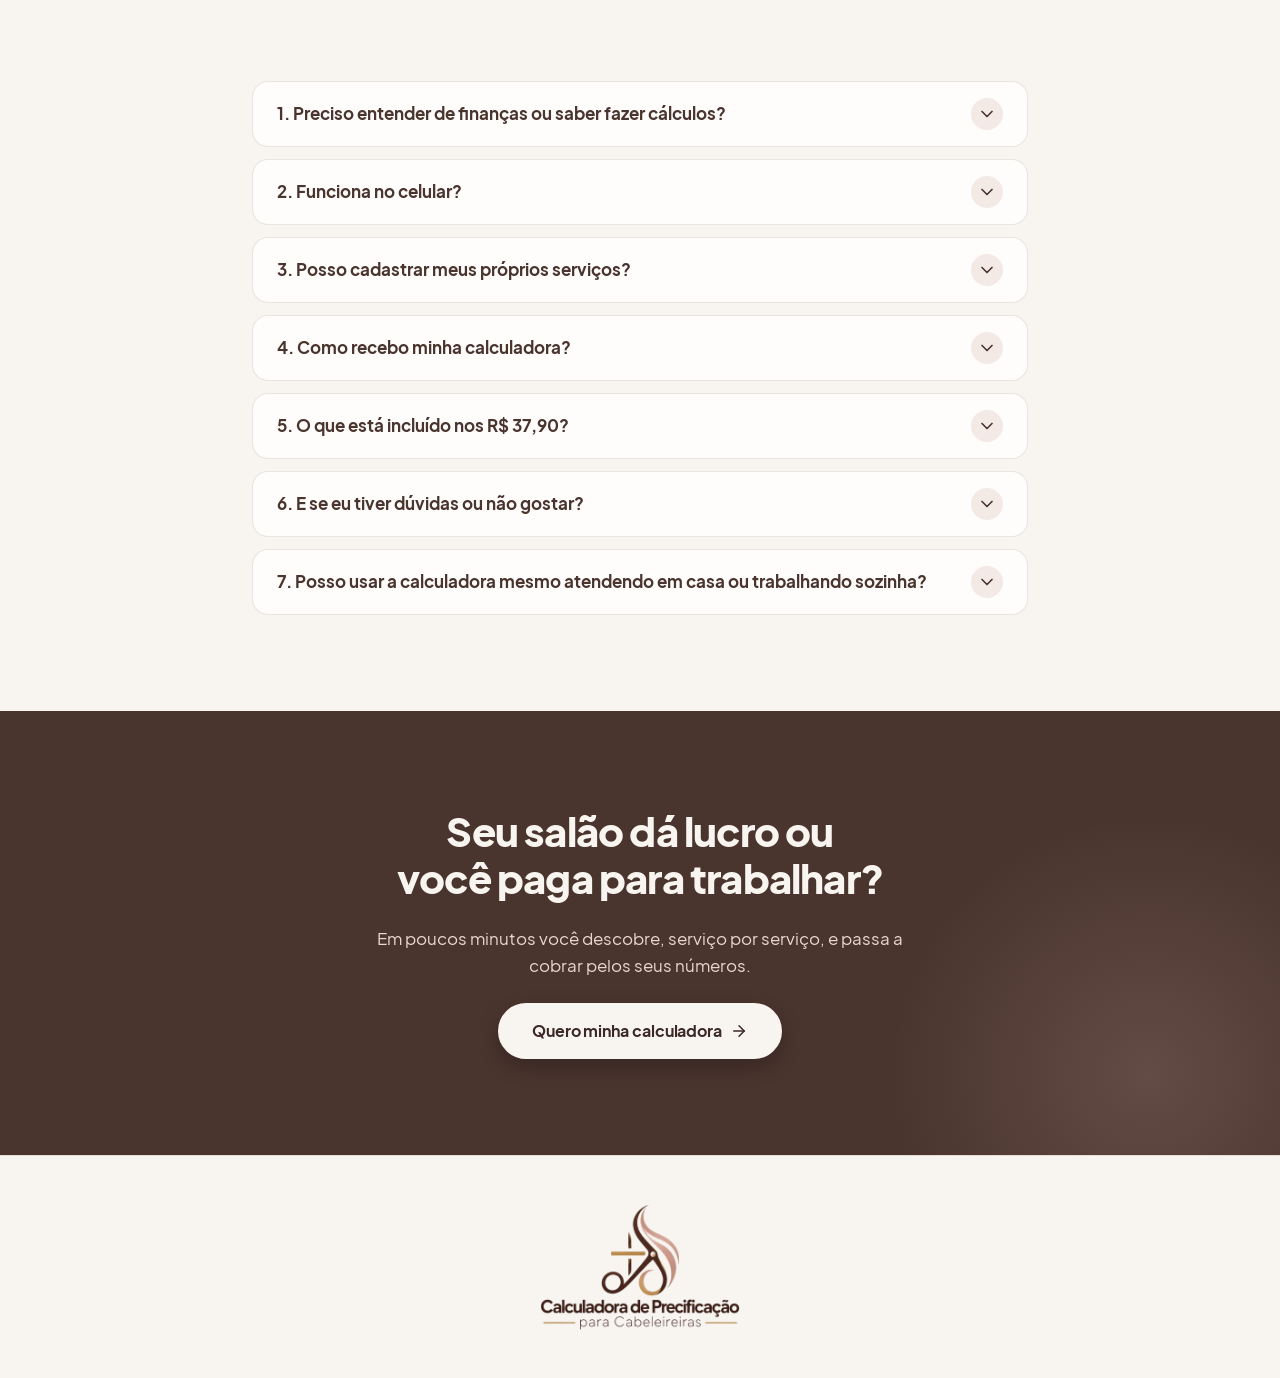
==== commit 4ae9ed49: "Versao 3.0.3: carrossel sem repetir a tela do topo Co-Authored-By: Claude Opus 5.5 <noreply@anthropi" ====
--- a/index.html
+++ b/index.html
@@ -137,10 +137,6 @@
         <p class="subtitulo subtitulo--centro">Telas reais do app, com dados de exemplo. Deslize para ver todas →</p>
         <div class="carrossel" data-carrossel>
           <div class="carrossel__trilho previas" tabindex="0" role="region" aria-label="Telas do app">
-          <figure class="previa">
-            <div class="celular celular--previa"><div class="celular__tela celular__tela--video"><img class="video-demo" src="imagens/app/app-01-inicio-400.webp" srcset="imagens/app/app-01-inicio-400.webp 400w, imagens/app/app-01-inicio-800.webp 800w" sizes="(min-width: 768px) 230px, 62vw" alt="Tela inicial com o valor da hora, serviços que precisam de ajuste e quanto fica de fora no mês" width="400" height="866" loading="lazy" decoding="async"></div></div>
-            <figcaption>Início: o resumo do seu mês</figcaption>
-          </figure>
           <figure class="previa">
             <div class="celular celular--previa"><div class="celular__tela celular__tela--video"><img class="video-demo" src="imagens/app/app-02-valor-da-hora-400.webp" srcset="imagens/app/app-02-valor-da-hora-400.webp 400w, imagens/app/app-02-valor-da-hora-800.webp 800w" sizes="(min-width: 768px) 230px, 62vw" alt="Tela Valor da minha hora com o resultado de R$ 26,25 e o campo da taxa da maquininha" width="400" height="866" loading="lazy" decoding="async"></div></div>
             <figcaption>O valor da sua hora</figcaption>
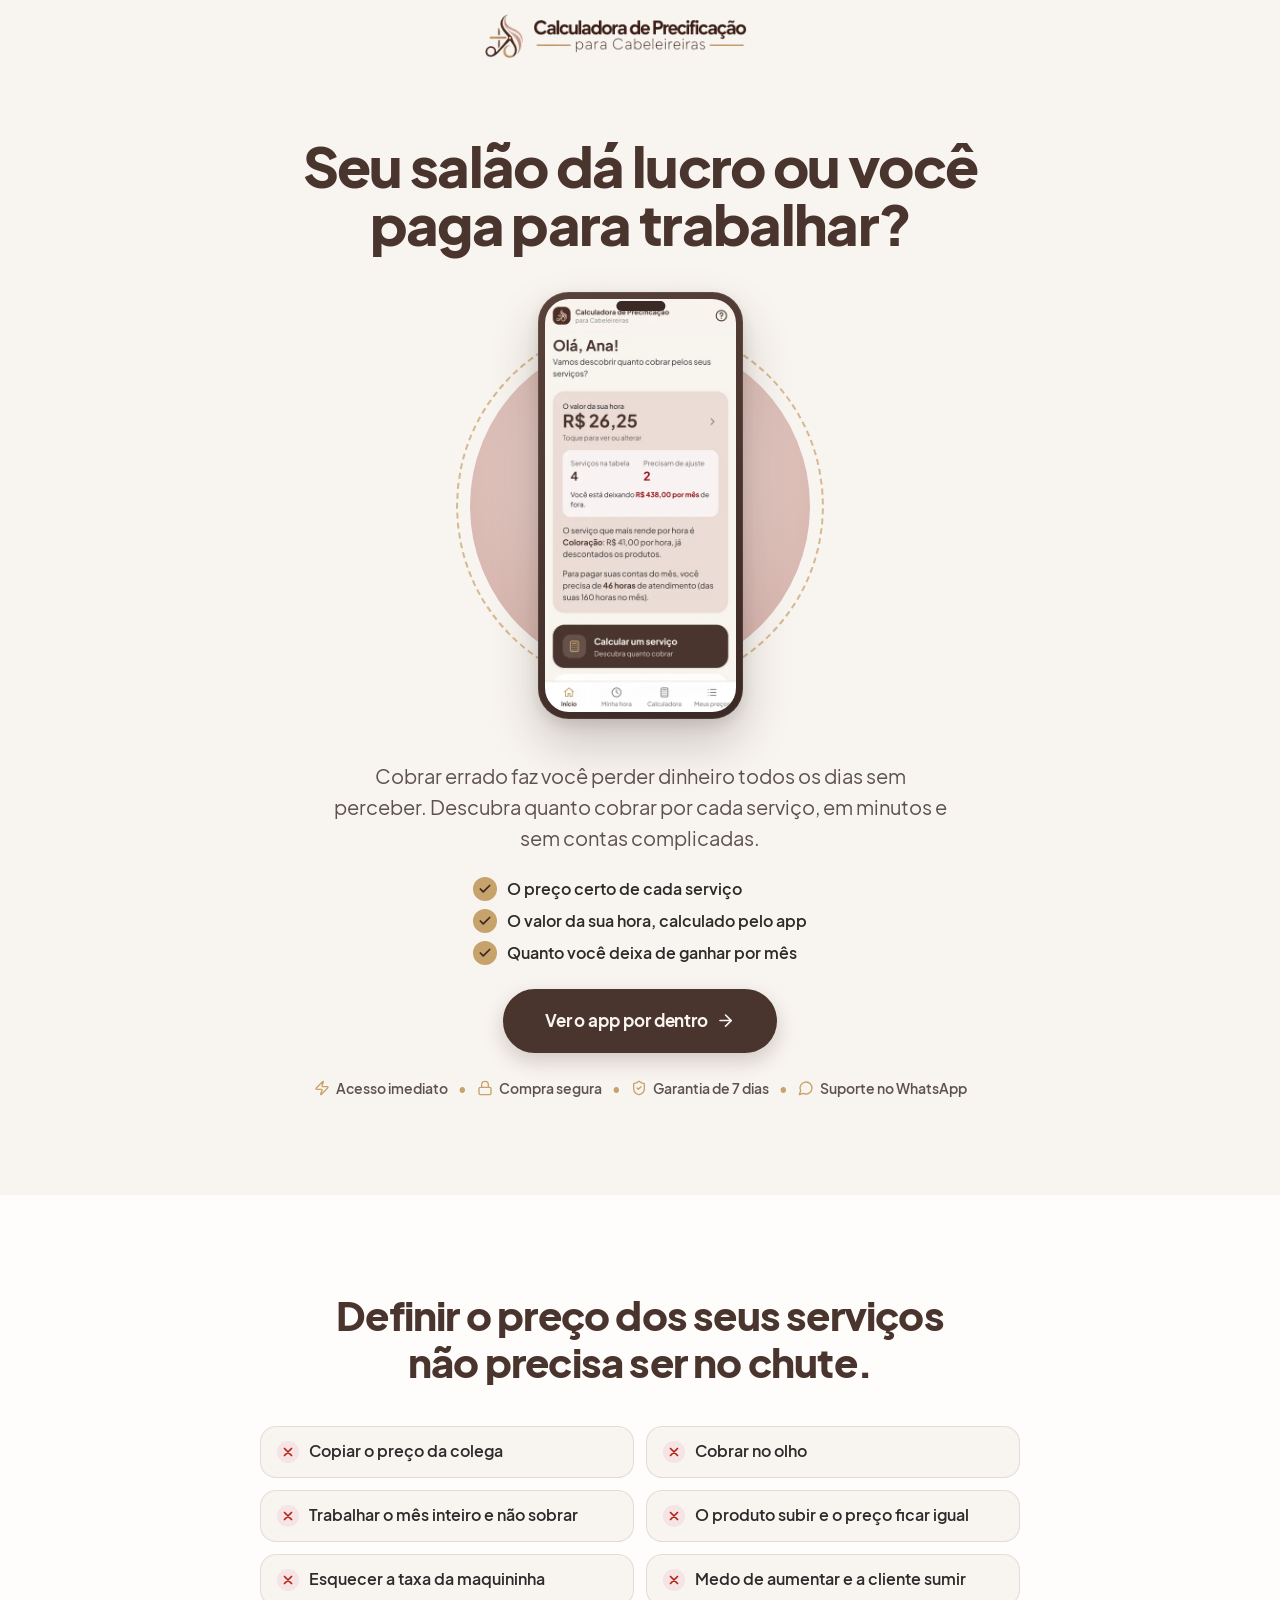
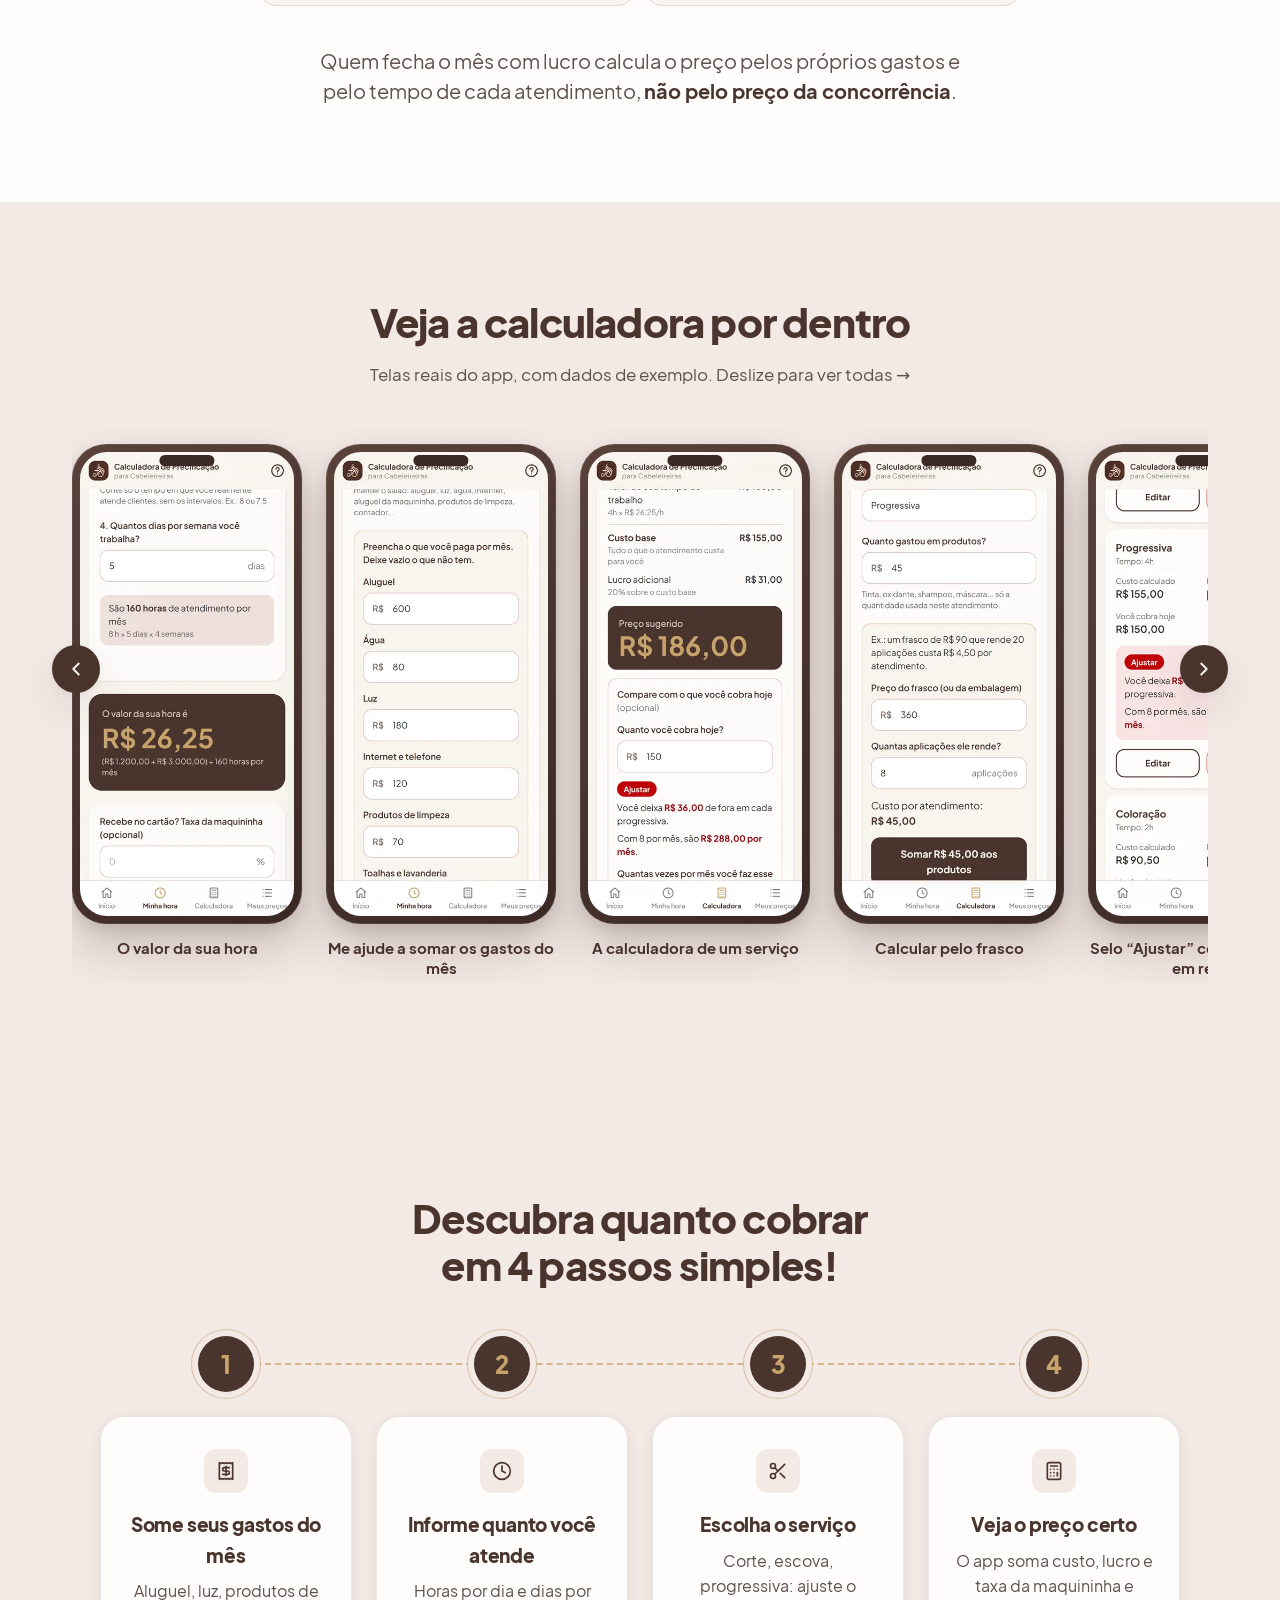
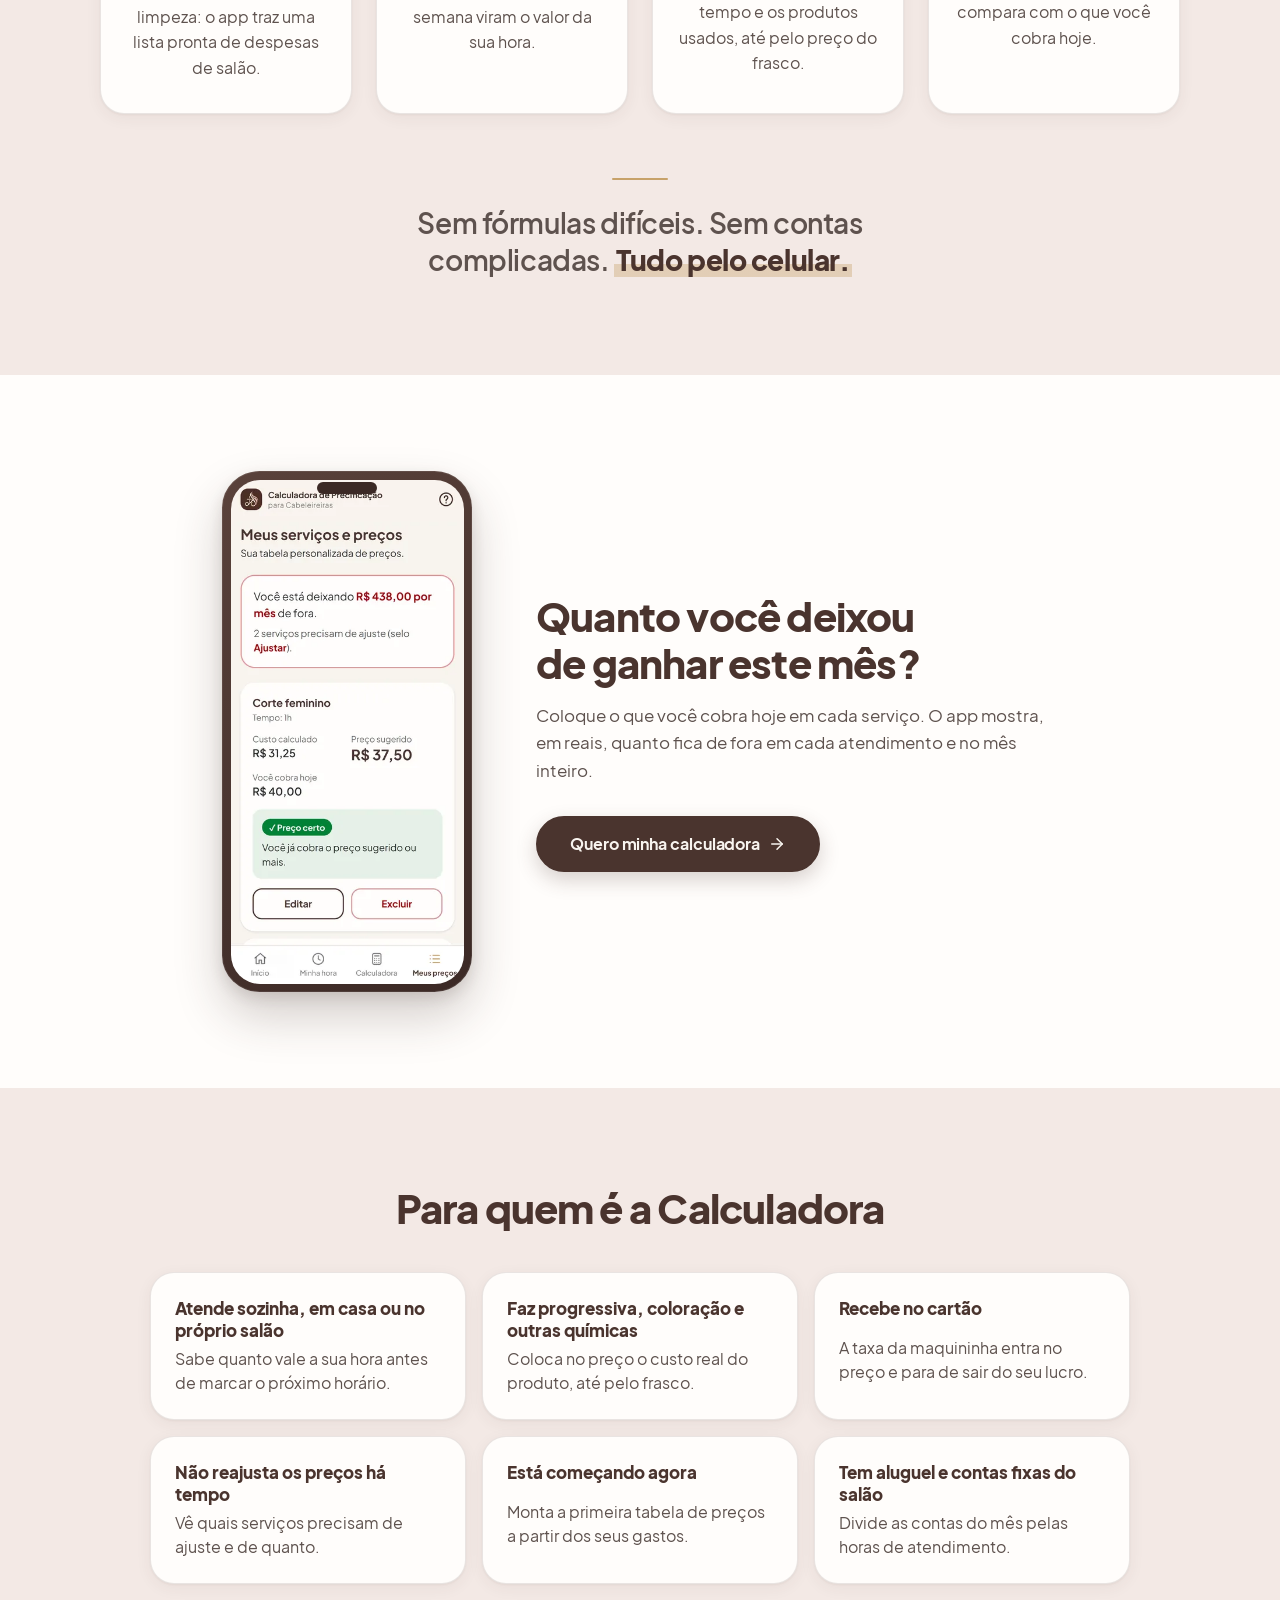
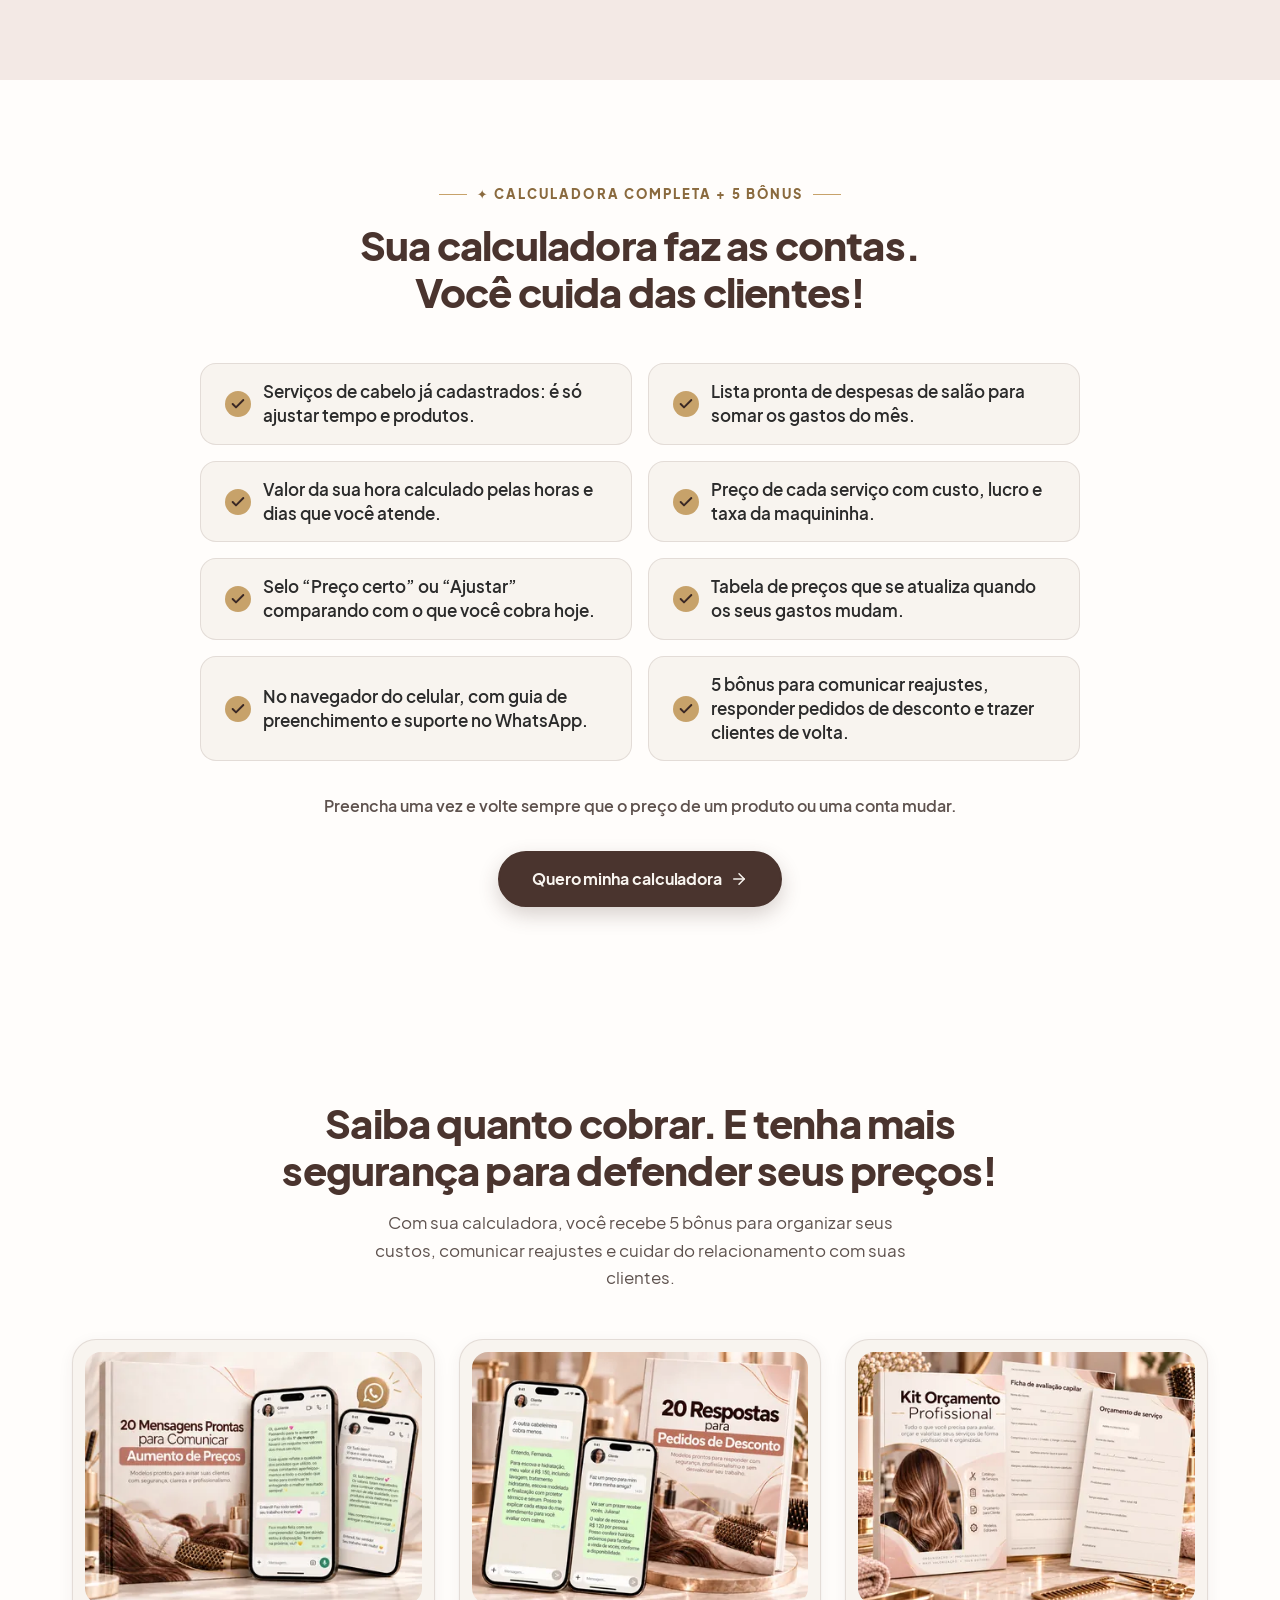
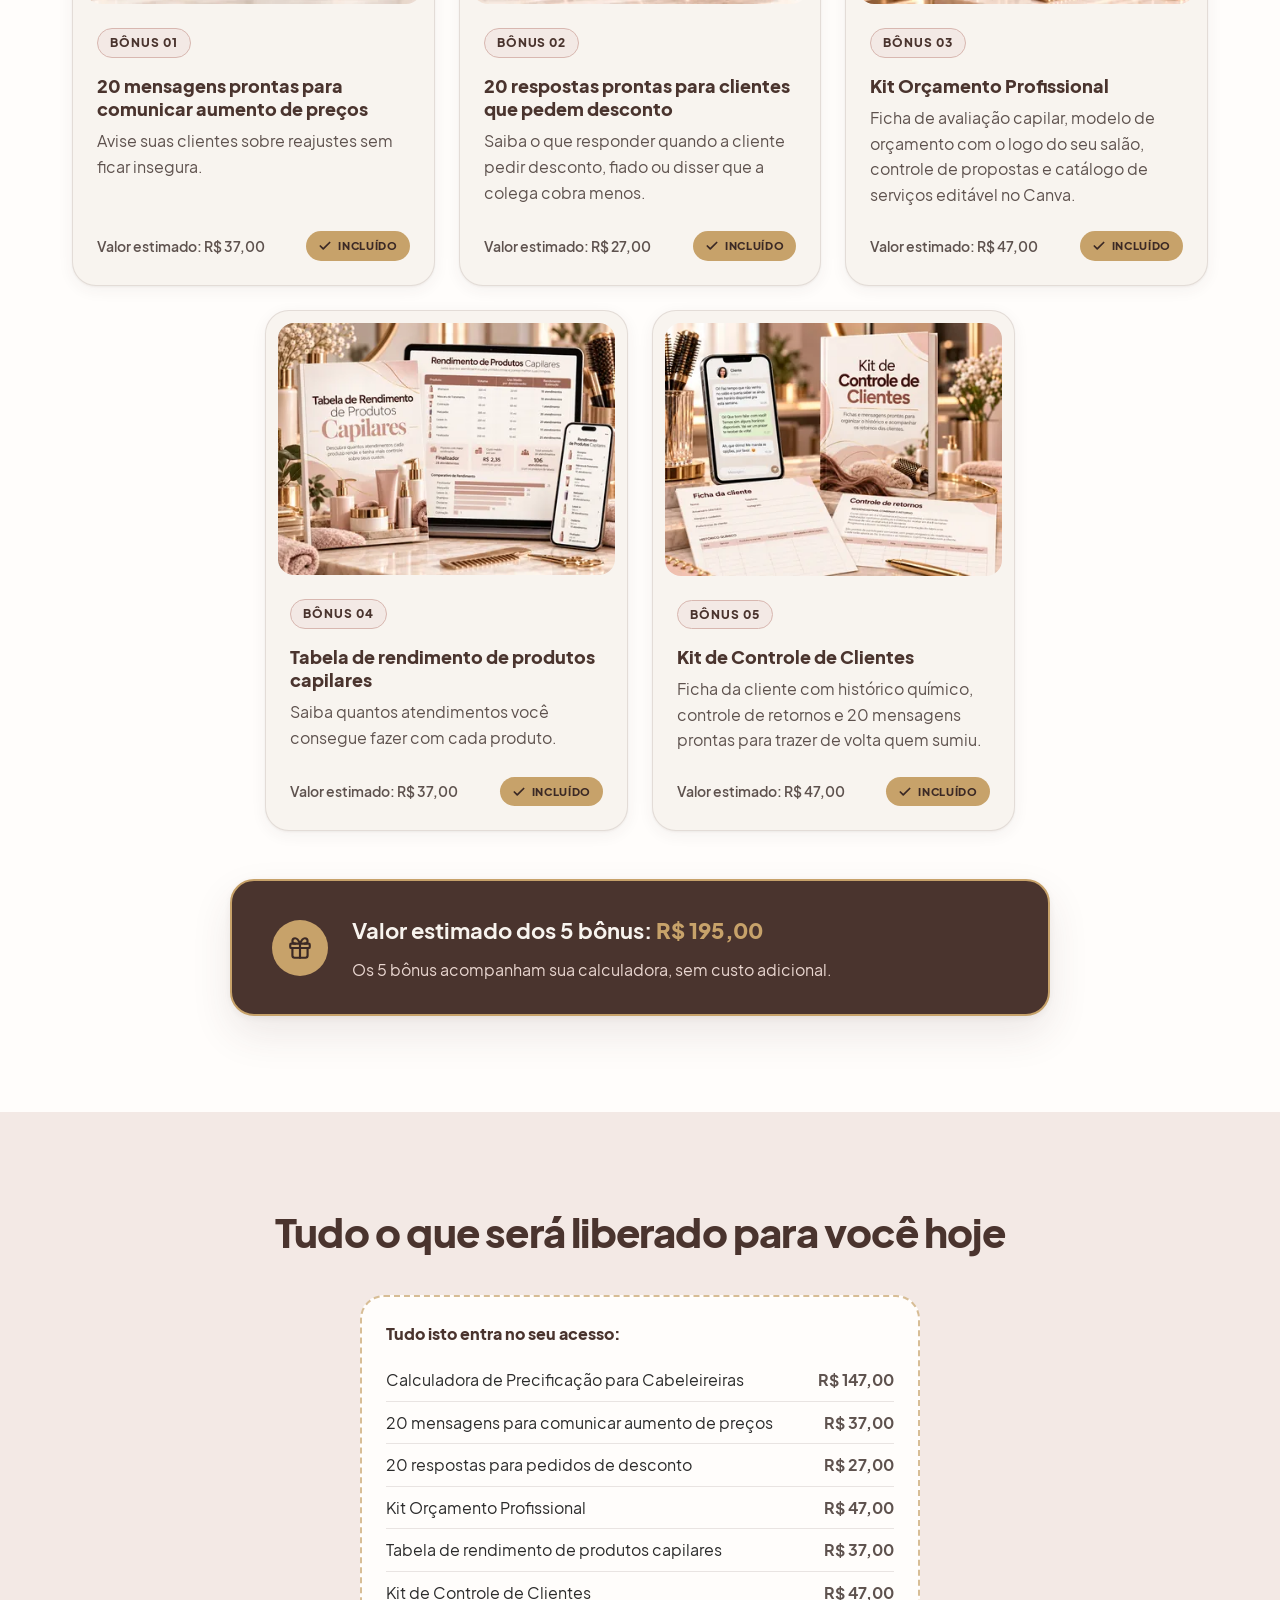
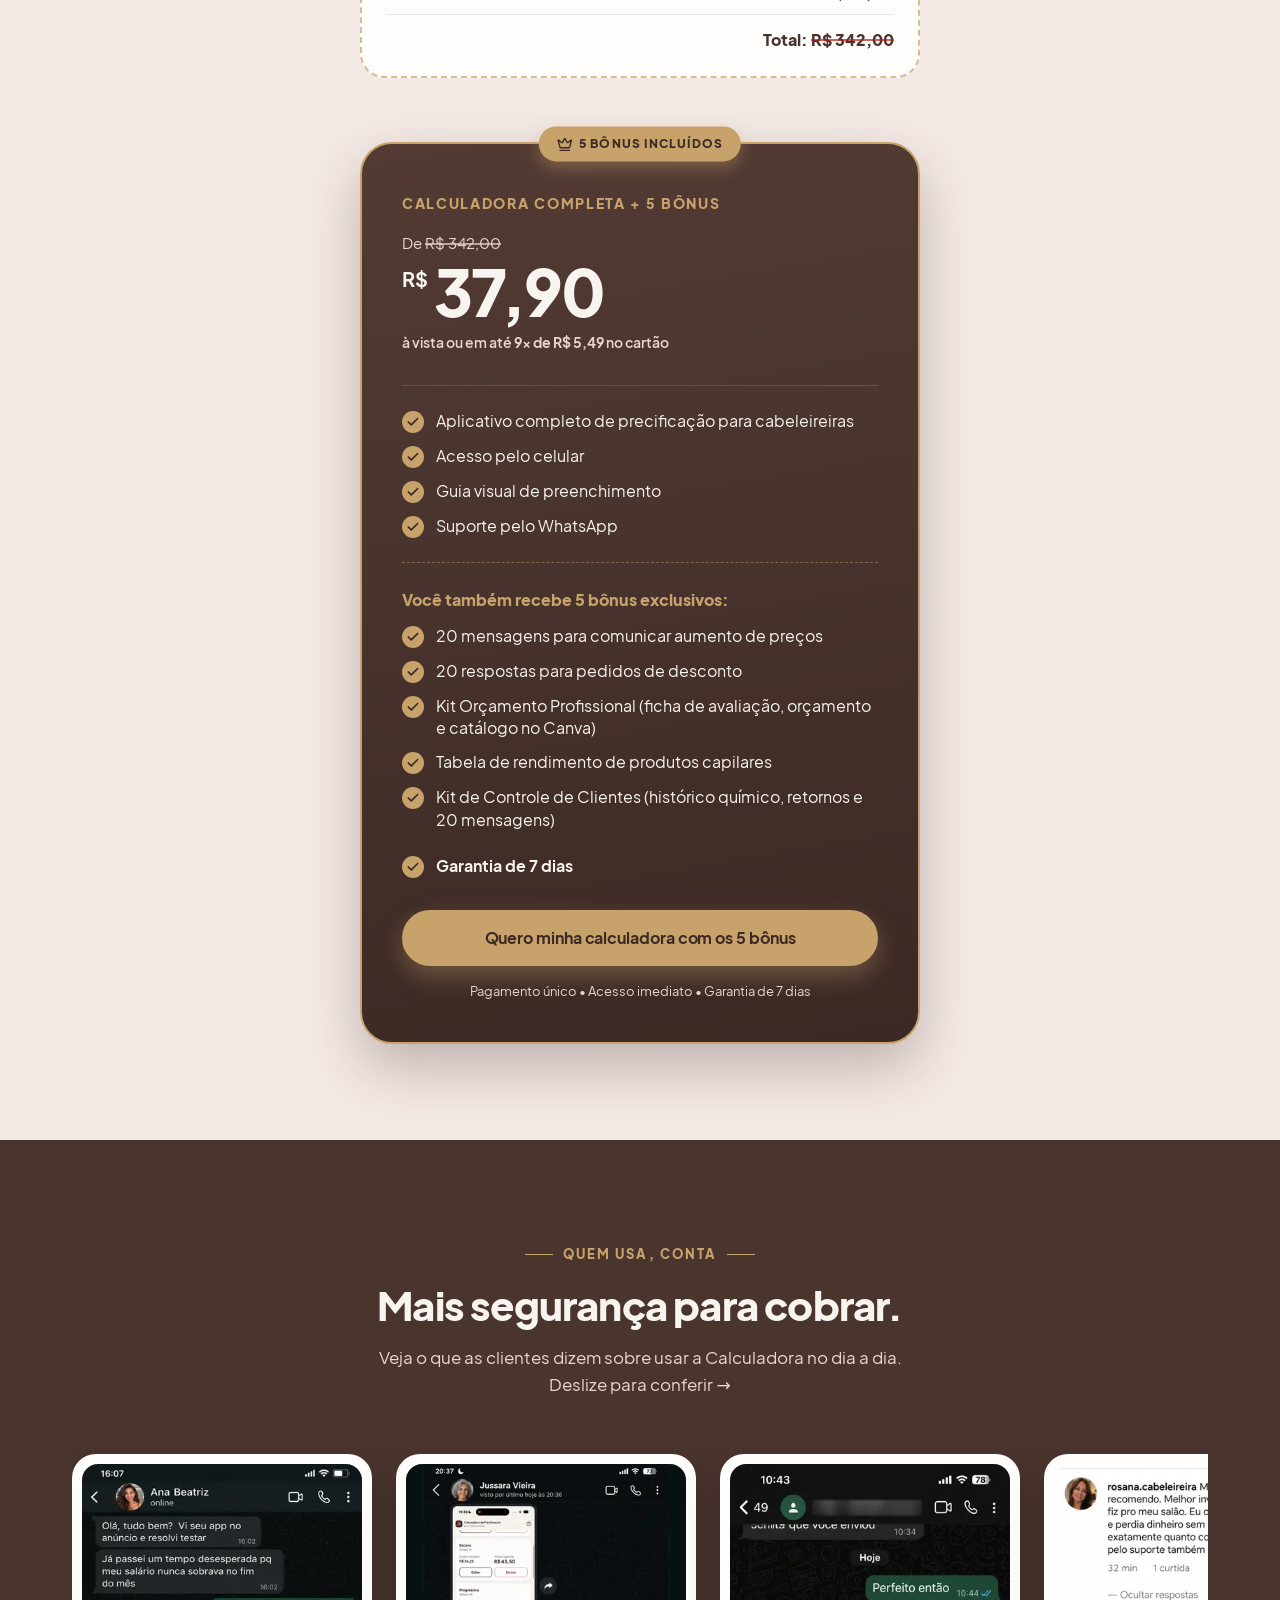
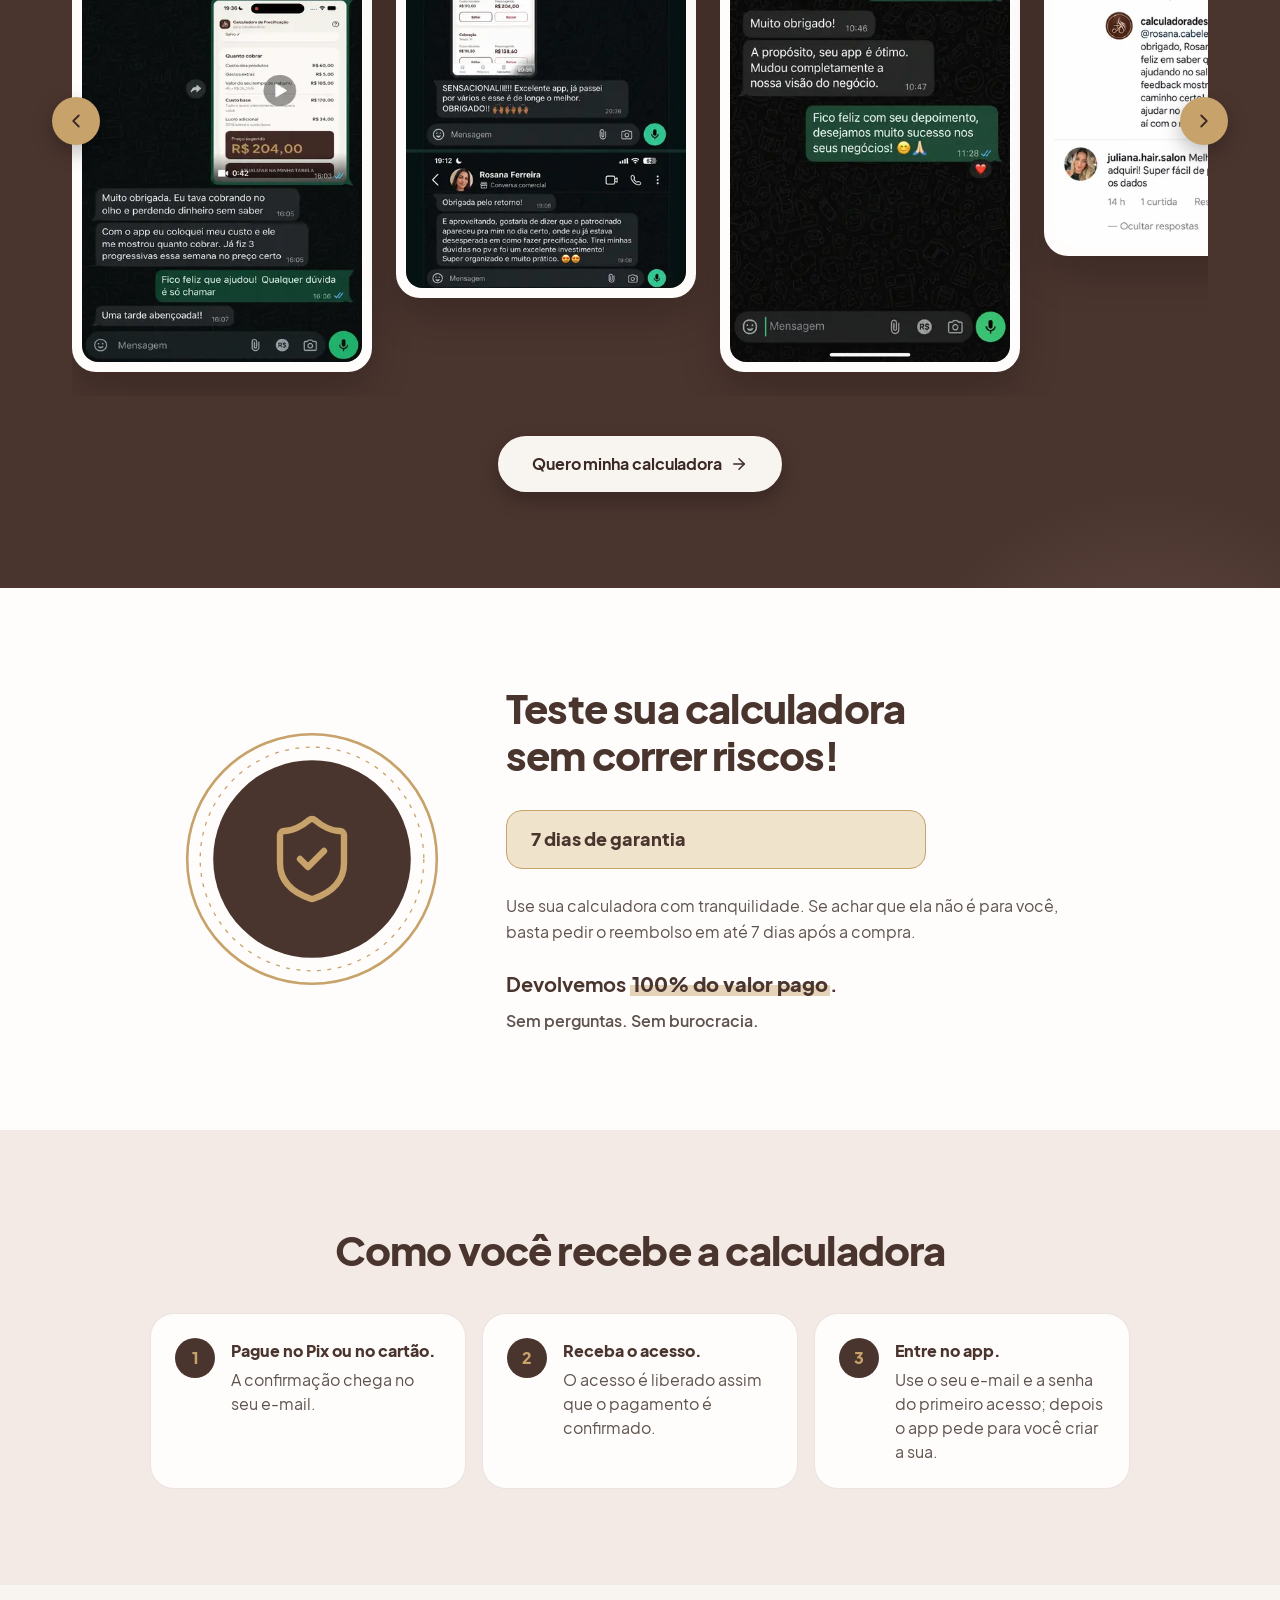
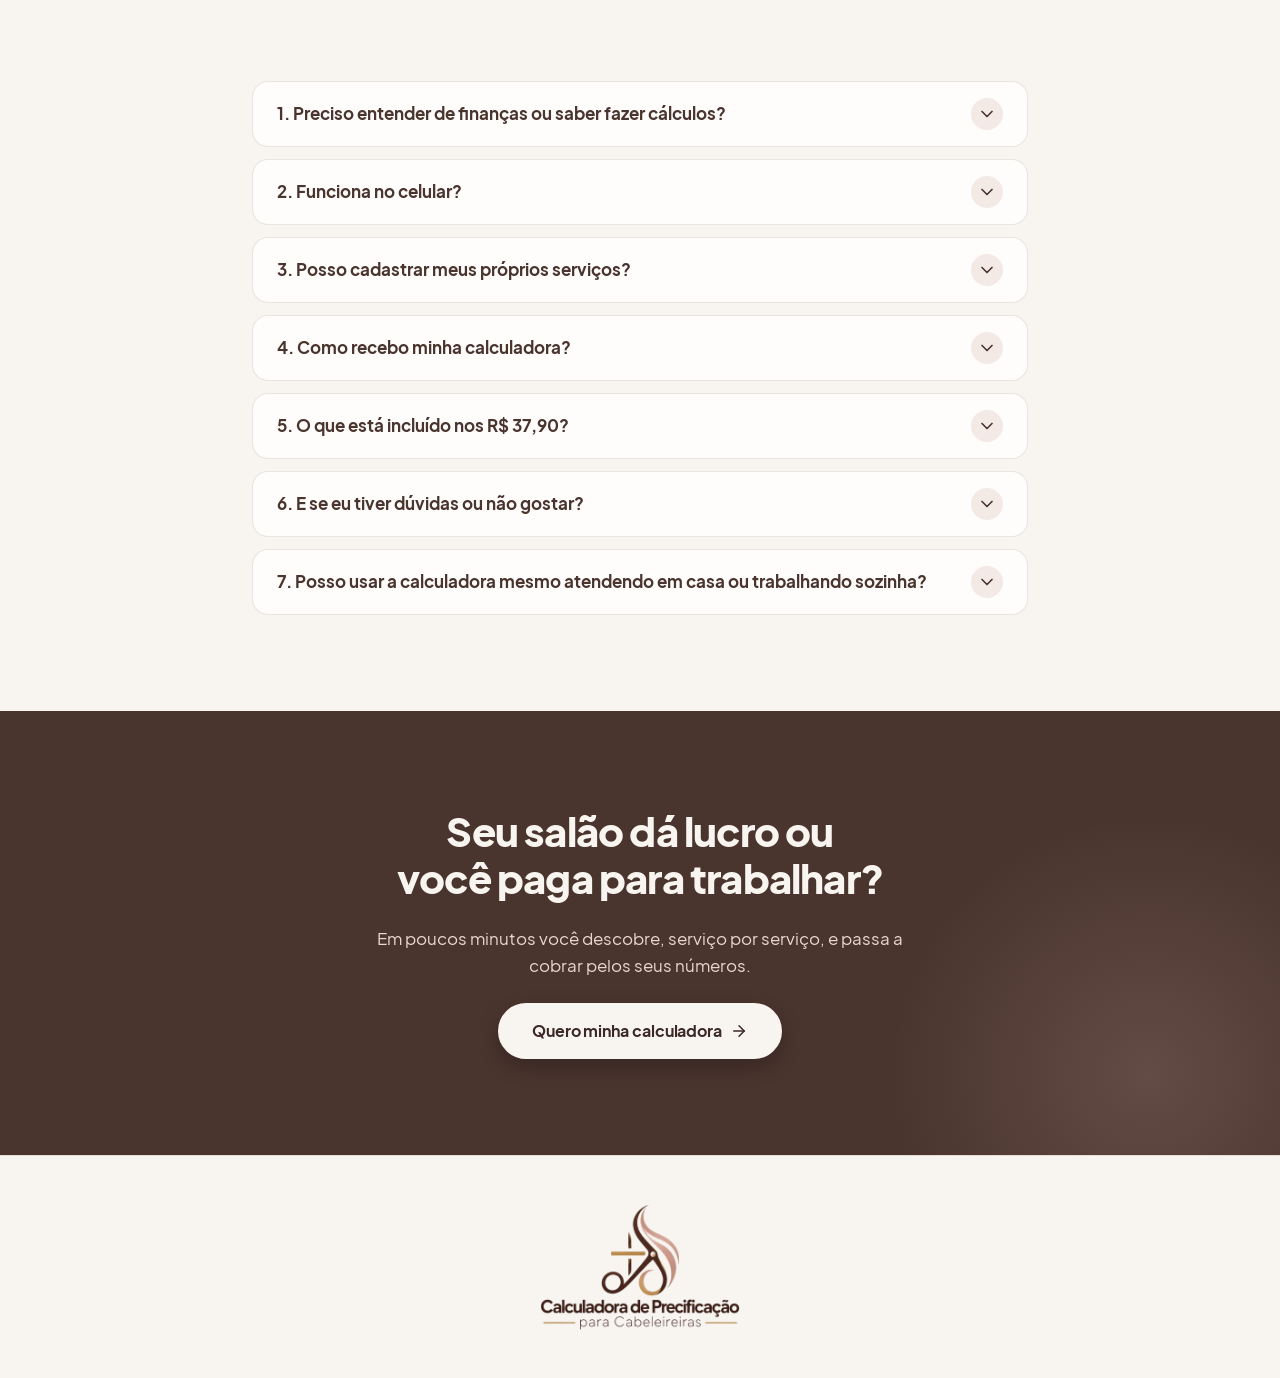
==== commit f1ffa039: "Versao 3.0.5: checkout na Wiapy e parcelas 9x de R$ 5,49 Co-Authored-By: Claude Opus 5.5 <noreply@an" ====
--- a/index.html
+++ b/index.html
@@ -24,14 +24,14 @@
        (para o Luiz ou uma IA analisarem a página sem contar visita). Sem o parâmetro, nada muda. -->
   <script>window.SEM_RASTREIO = /[?&]semrastreio=1(&|$)/.test(location.search);</script>
 
-  <!-- Rastreador de vendas (fornecido pelo Luiz em 02/11/2026). Mesma tag, com os mesmos atributos;
+  <!-- Rastreador de vendas (fornecido pelo Luiz em 02/11/2026; oferta trocada em 07/11/2026). Mesma tag, com os mesmos atributos;
        só é criada por este trecho para respeitar o modo sem rastreio. -->
   <script>
     if (!window.SEM_RASTREIO) {
       (function () {
         var s = document.createElement("script");
-        s.src = "https://cashflow.mentoriaprocesso.com/t/p.js?w=9bb8f174-5b0a-4206-85dd-84a684919e35&o=851cccfe-ea34-4919-8f08-e2c9e8464a36";
-        s.setAttribute("data-offer", "851cccfe-ea34-4919-8f08-e2c9e8464a36");
+        s.src = "https://cashflow.mentoriaprocesso.com/t/p.js?w=9bb8f174-5b0a-4206-85dd-84a684919e35&o=7dc2b8b6-fde1-40c8-b280-2add3ce5112f";
+        s.setAttribute("data-offer", "7dc2b8b6-fde1-40c8-b280-2add3ce5112f");
         s.setAttribute("data-nowprocket", "");
         s.setAttribute("data-no-minify", "1");
         s.setAttribute("data-no-optimize", "1");
@@ -384,7 +384,7 @@
             <h3 id="plano-oferta" class="plano__nome">CALCULADORA COMPLETA +&nbsp;5&nbsp;BÔNUS</h3>
             <p class="plano__de">De <s>R$ 342,00</s></p>
             <p class="plano__preco"><span class="plano__moeda">R$</span> <span class="plano__valor">37,90</span></p>
-            <p class="plano__pagamento">à vista ou em até 12x no cartão</p>
+            <p class="plano__pagamento">à vista ou em até <strong>9x de R$ 5,49</strong> no cartão</p>
             <div class="plano__beneficios">
             <ul class="lista-check">
               <li><svg class="icone" aria-hidden="true"><use href="#i-check"/></svg>Aplicativo completo de precificação para cabeleireiras</li>
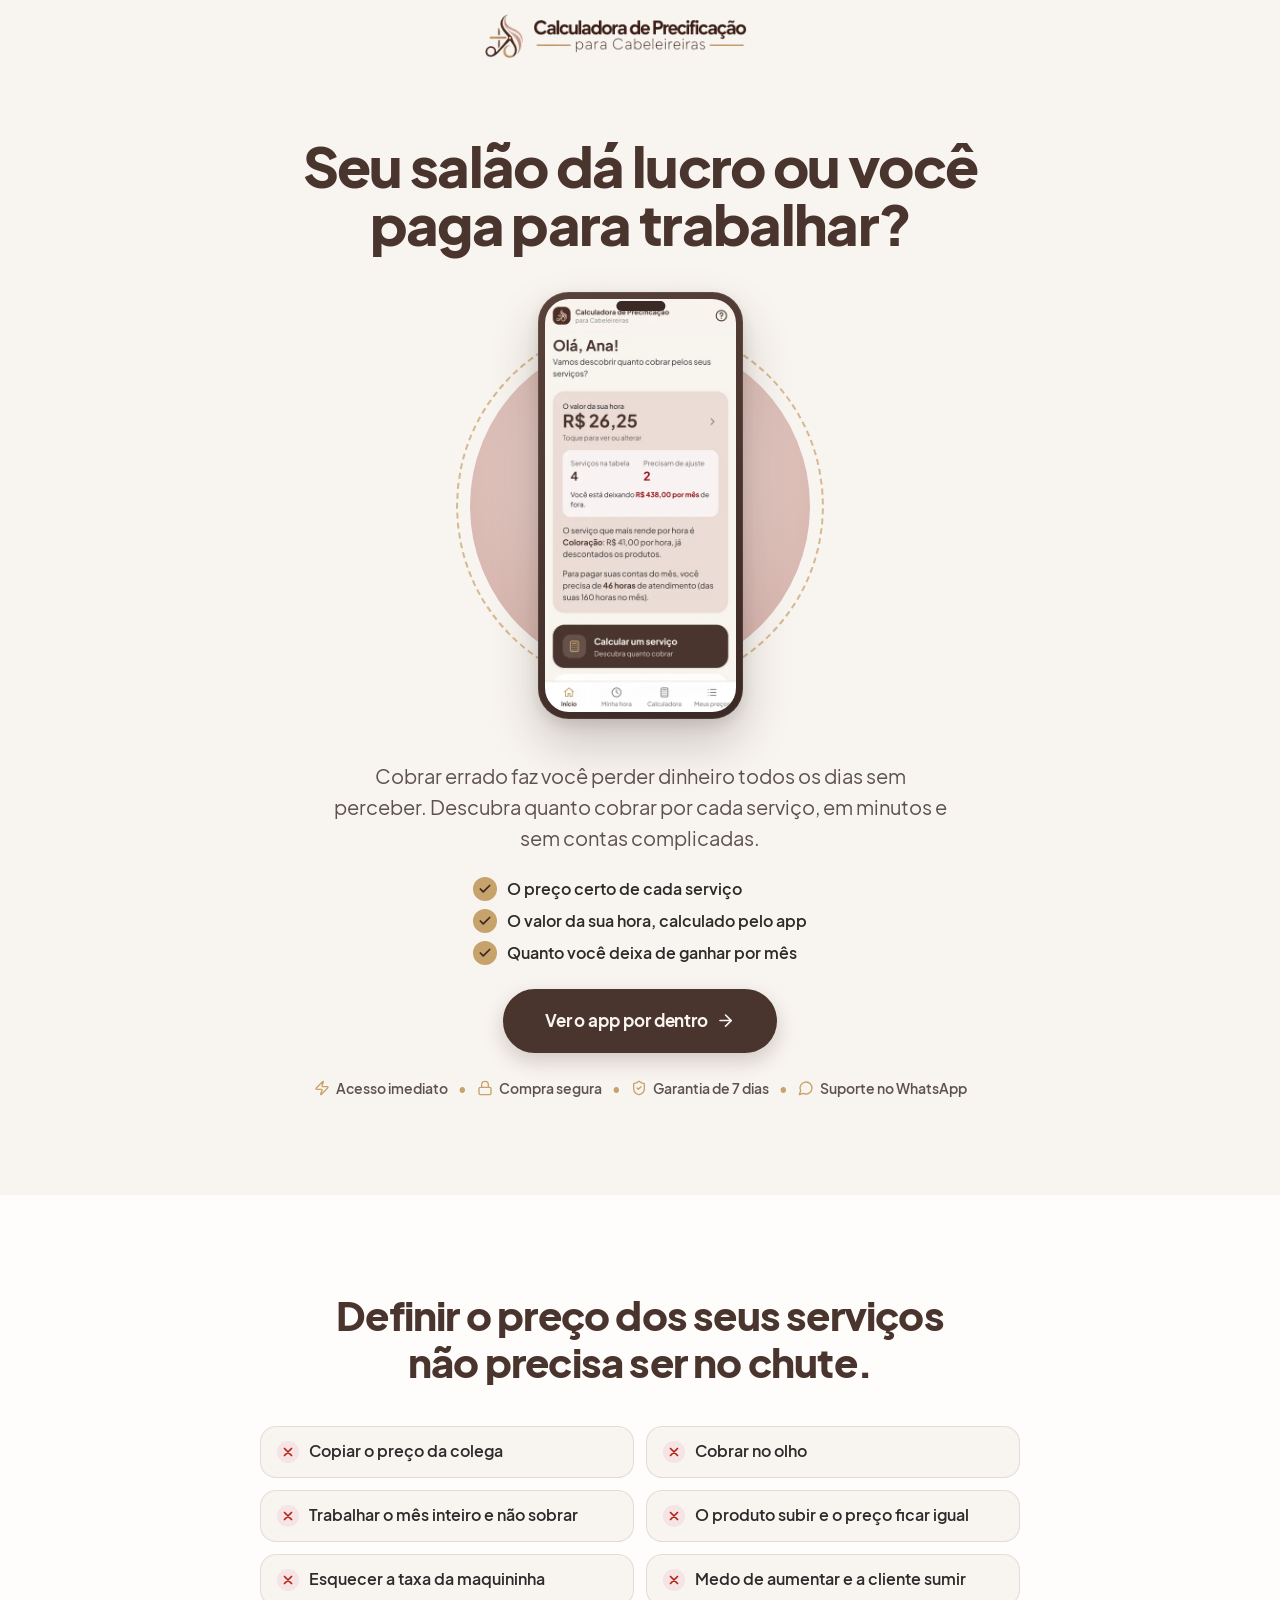
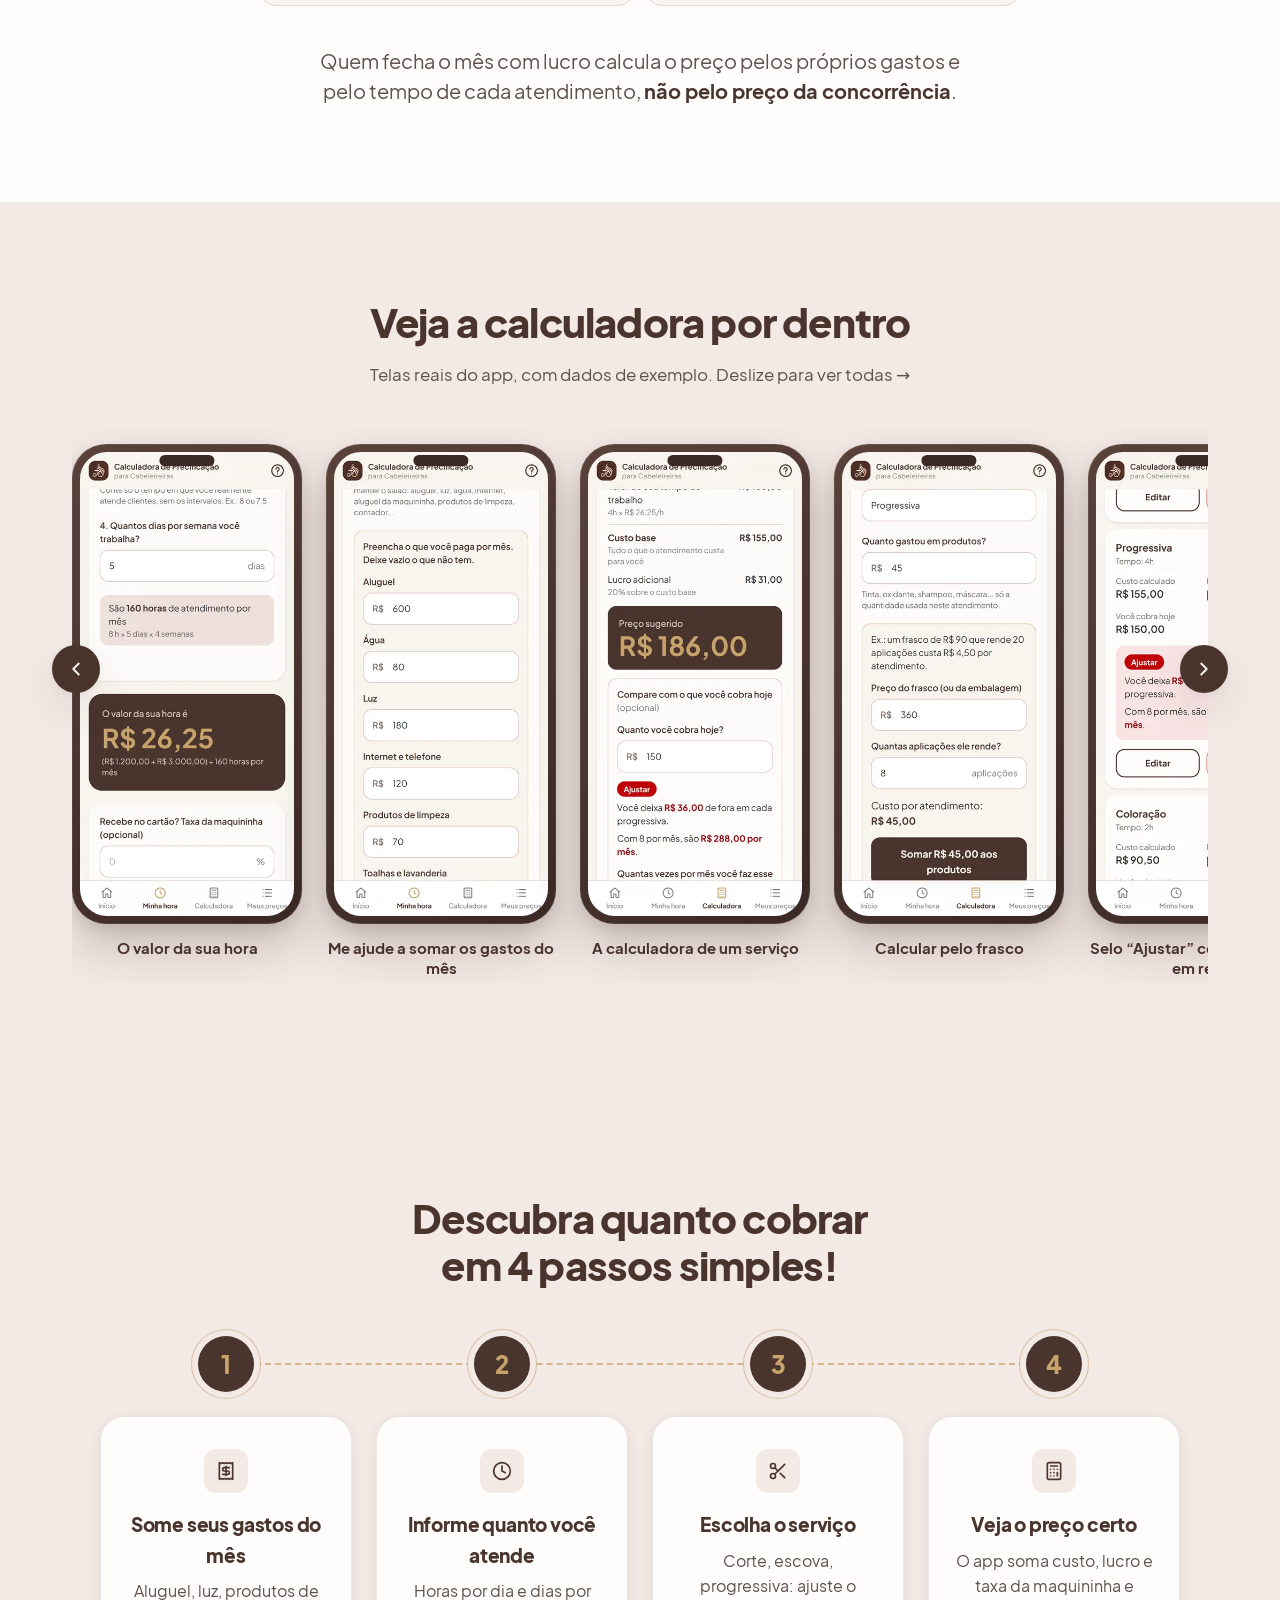
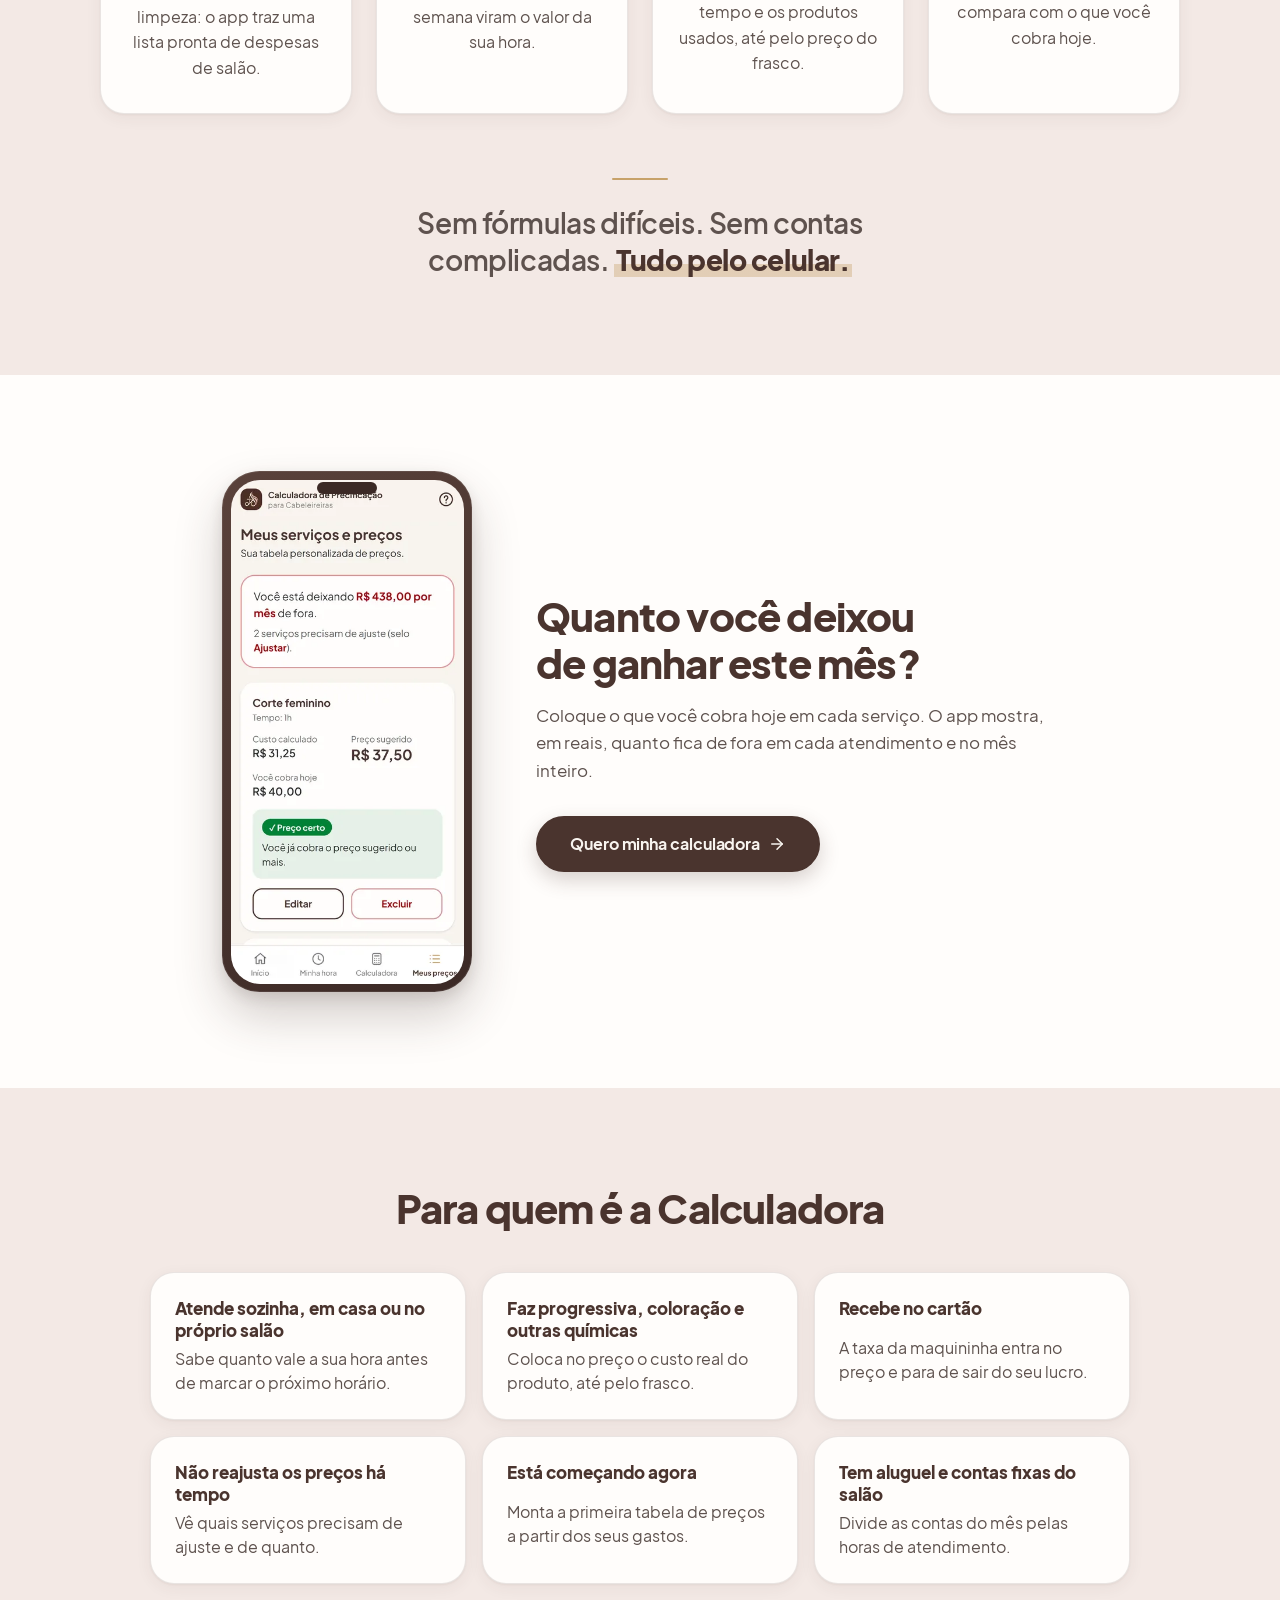
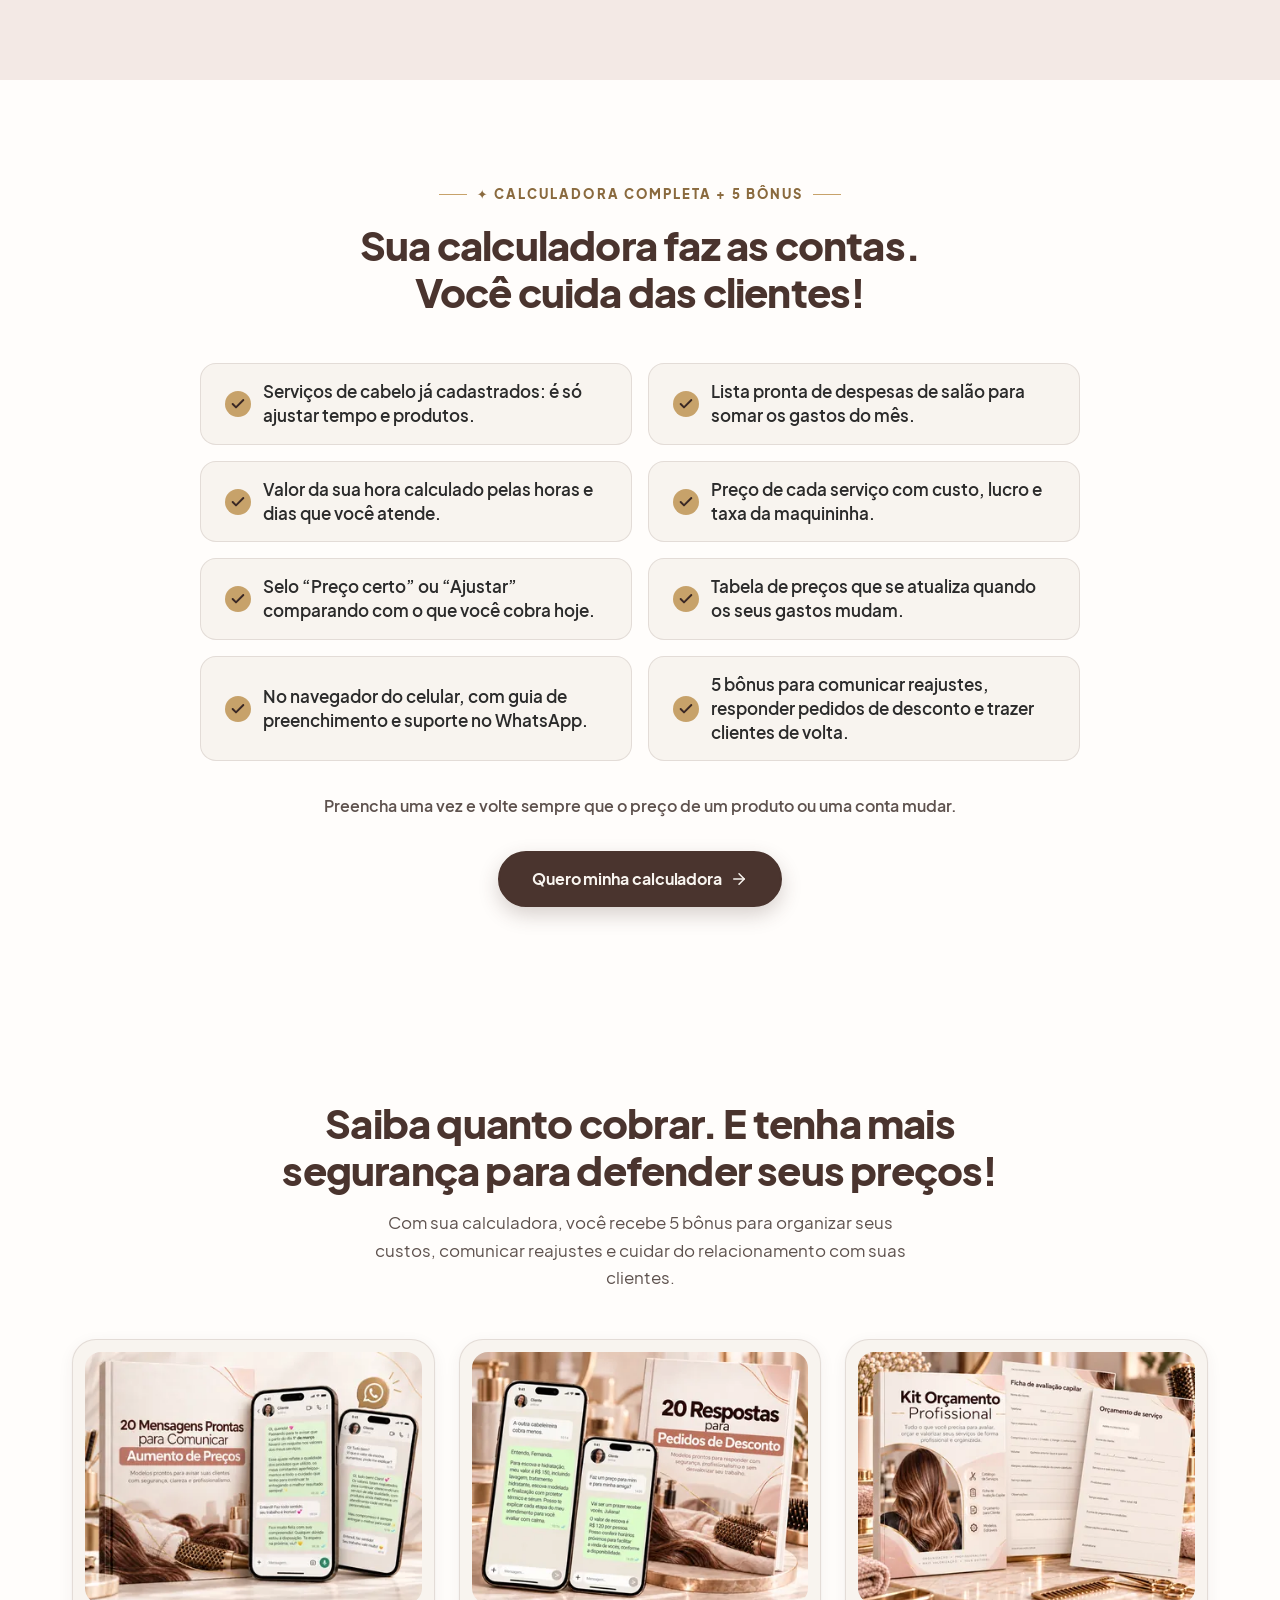
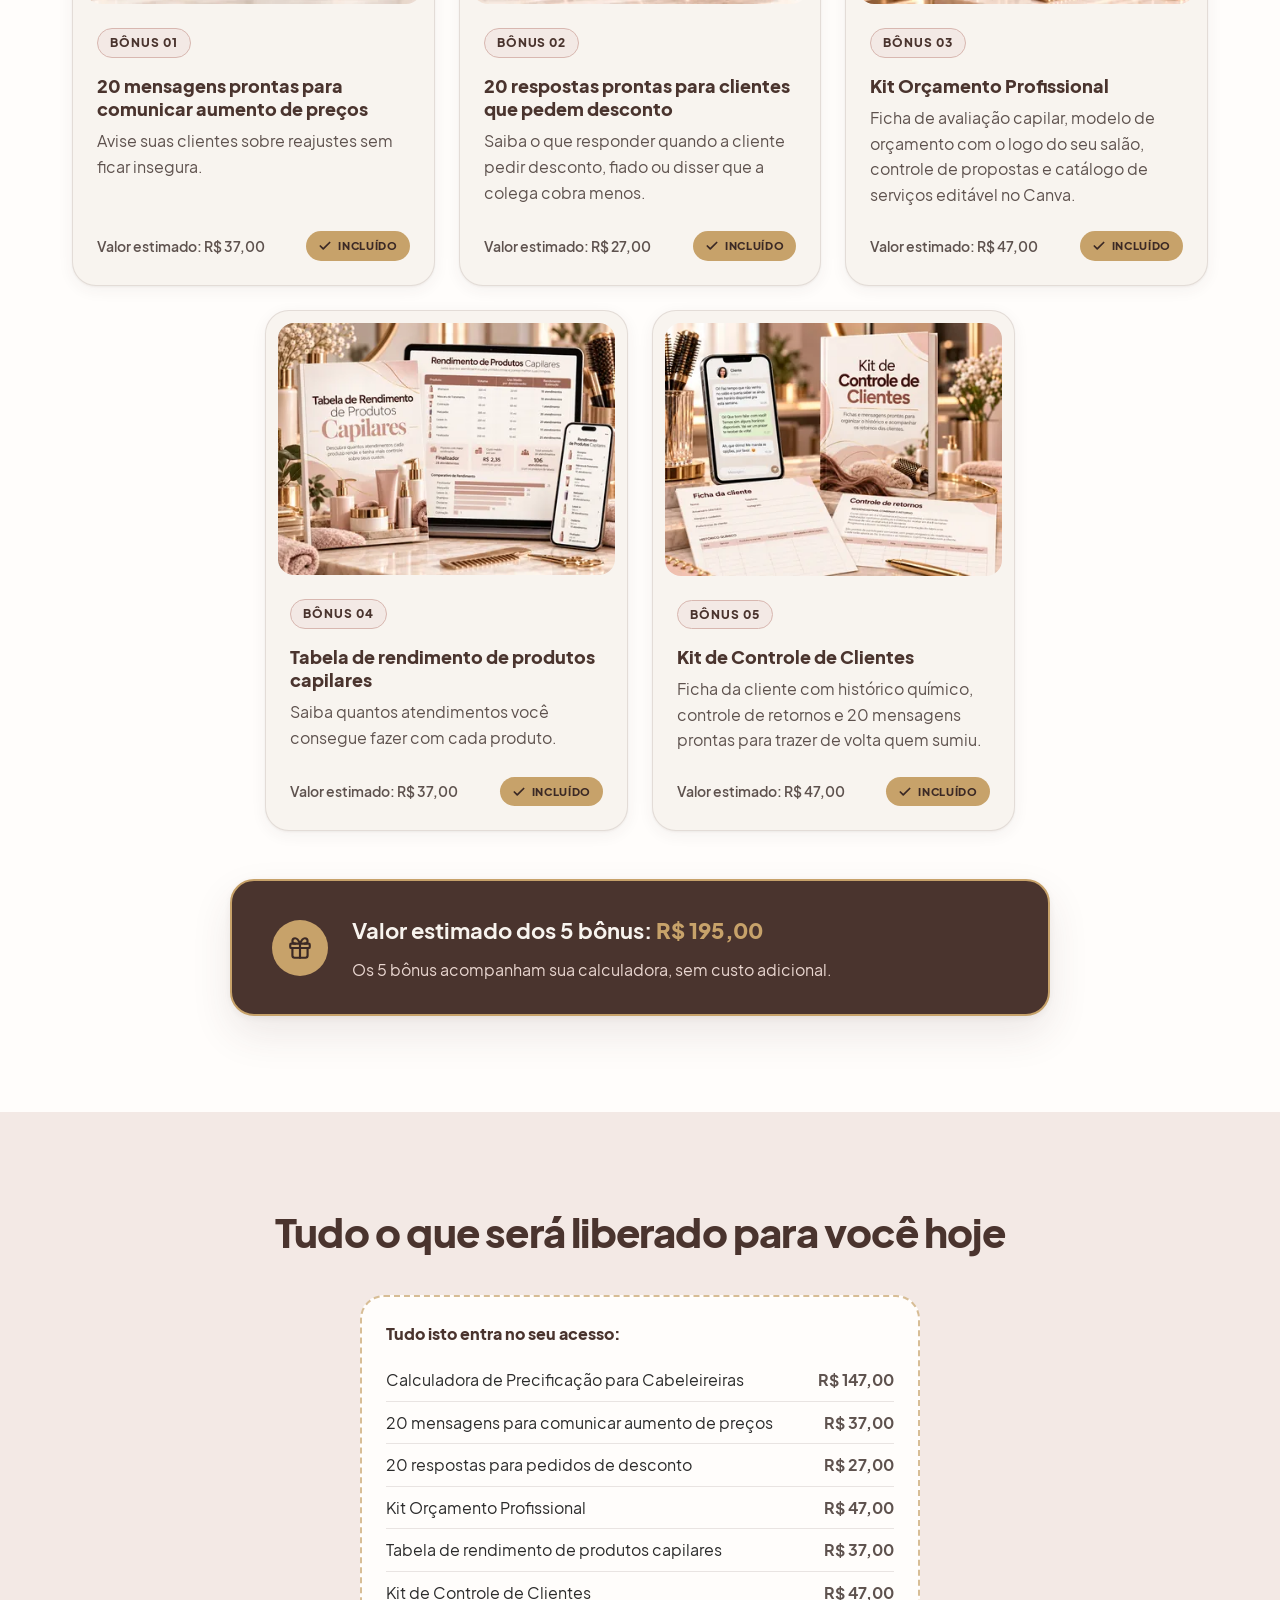
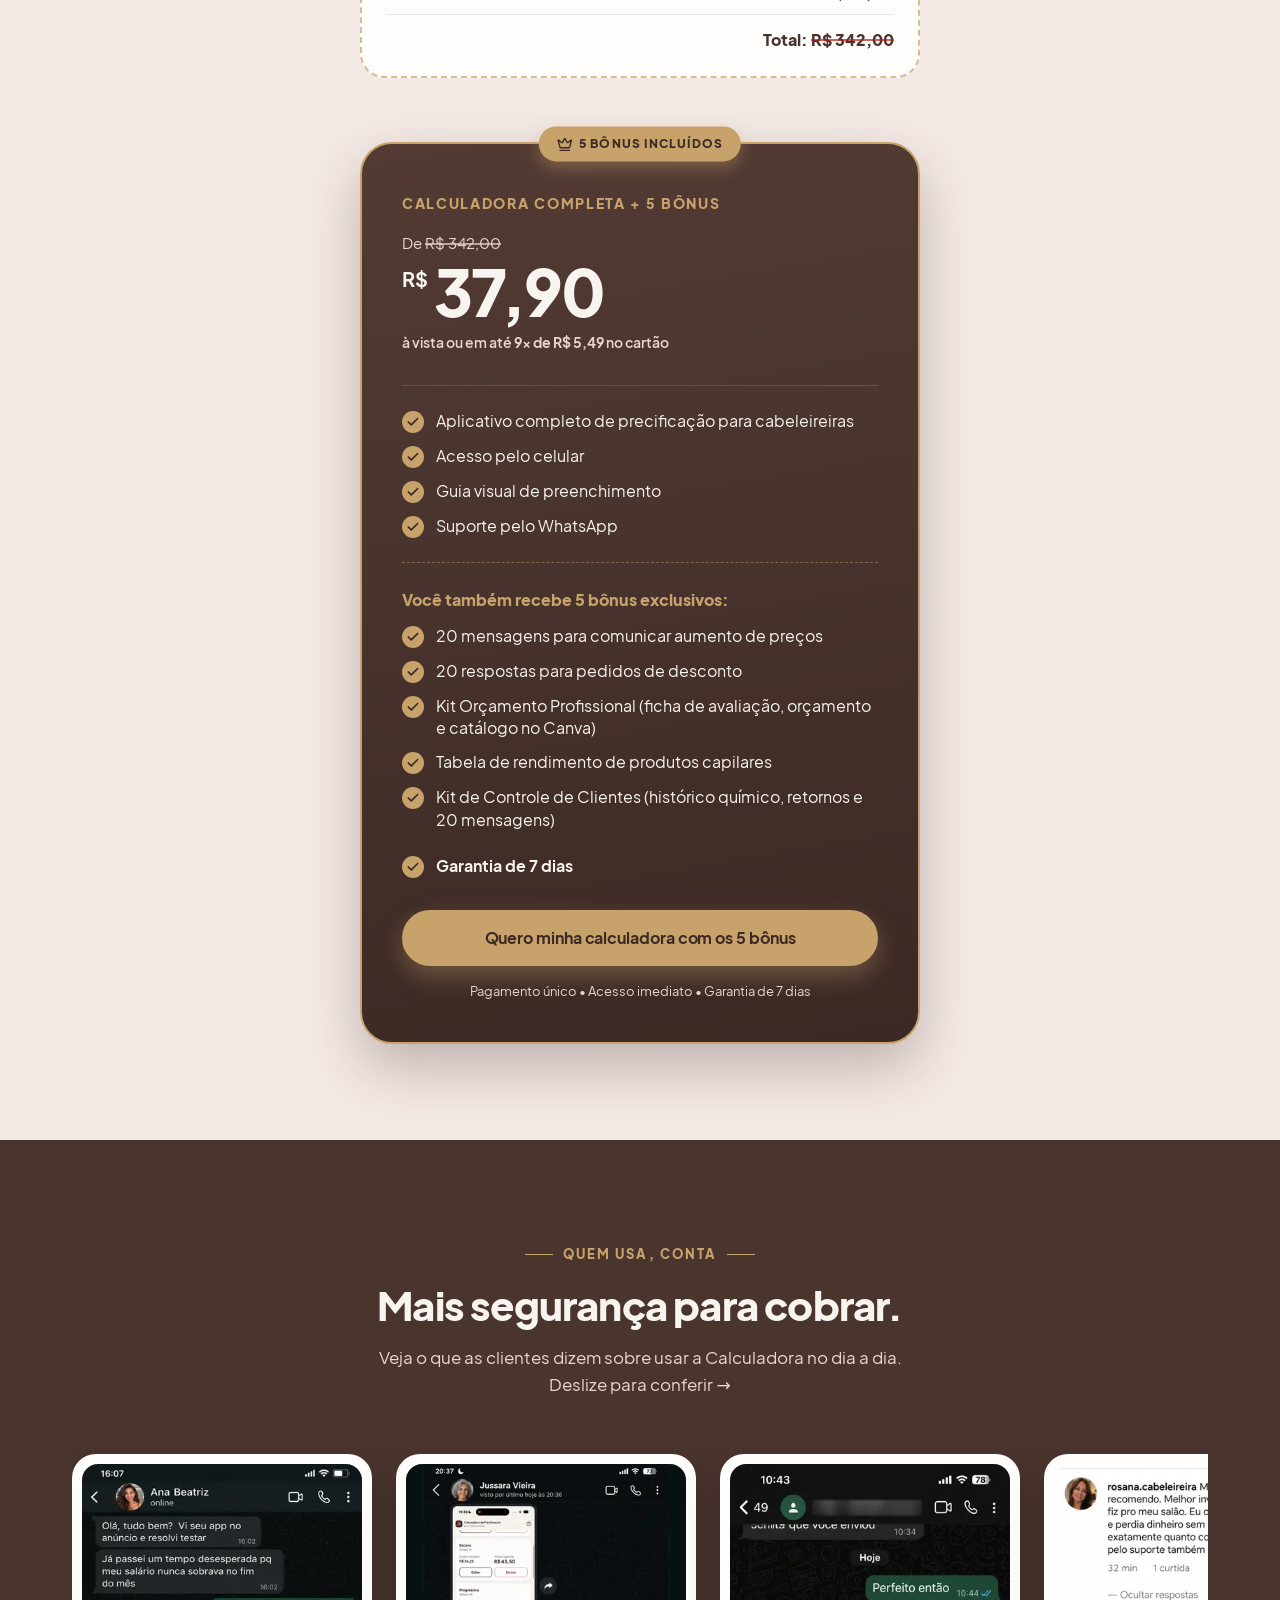
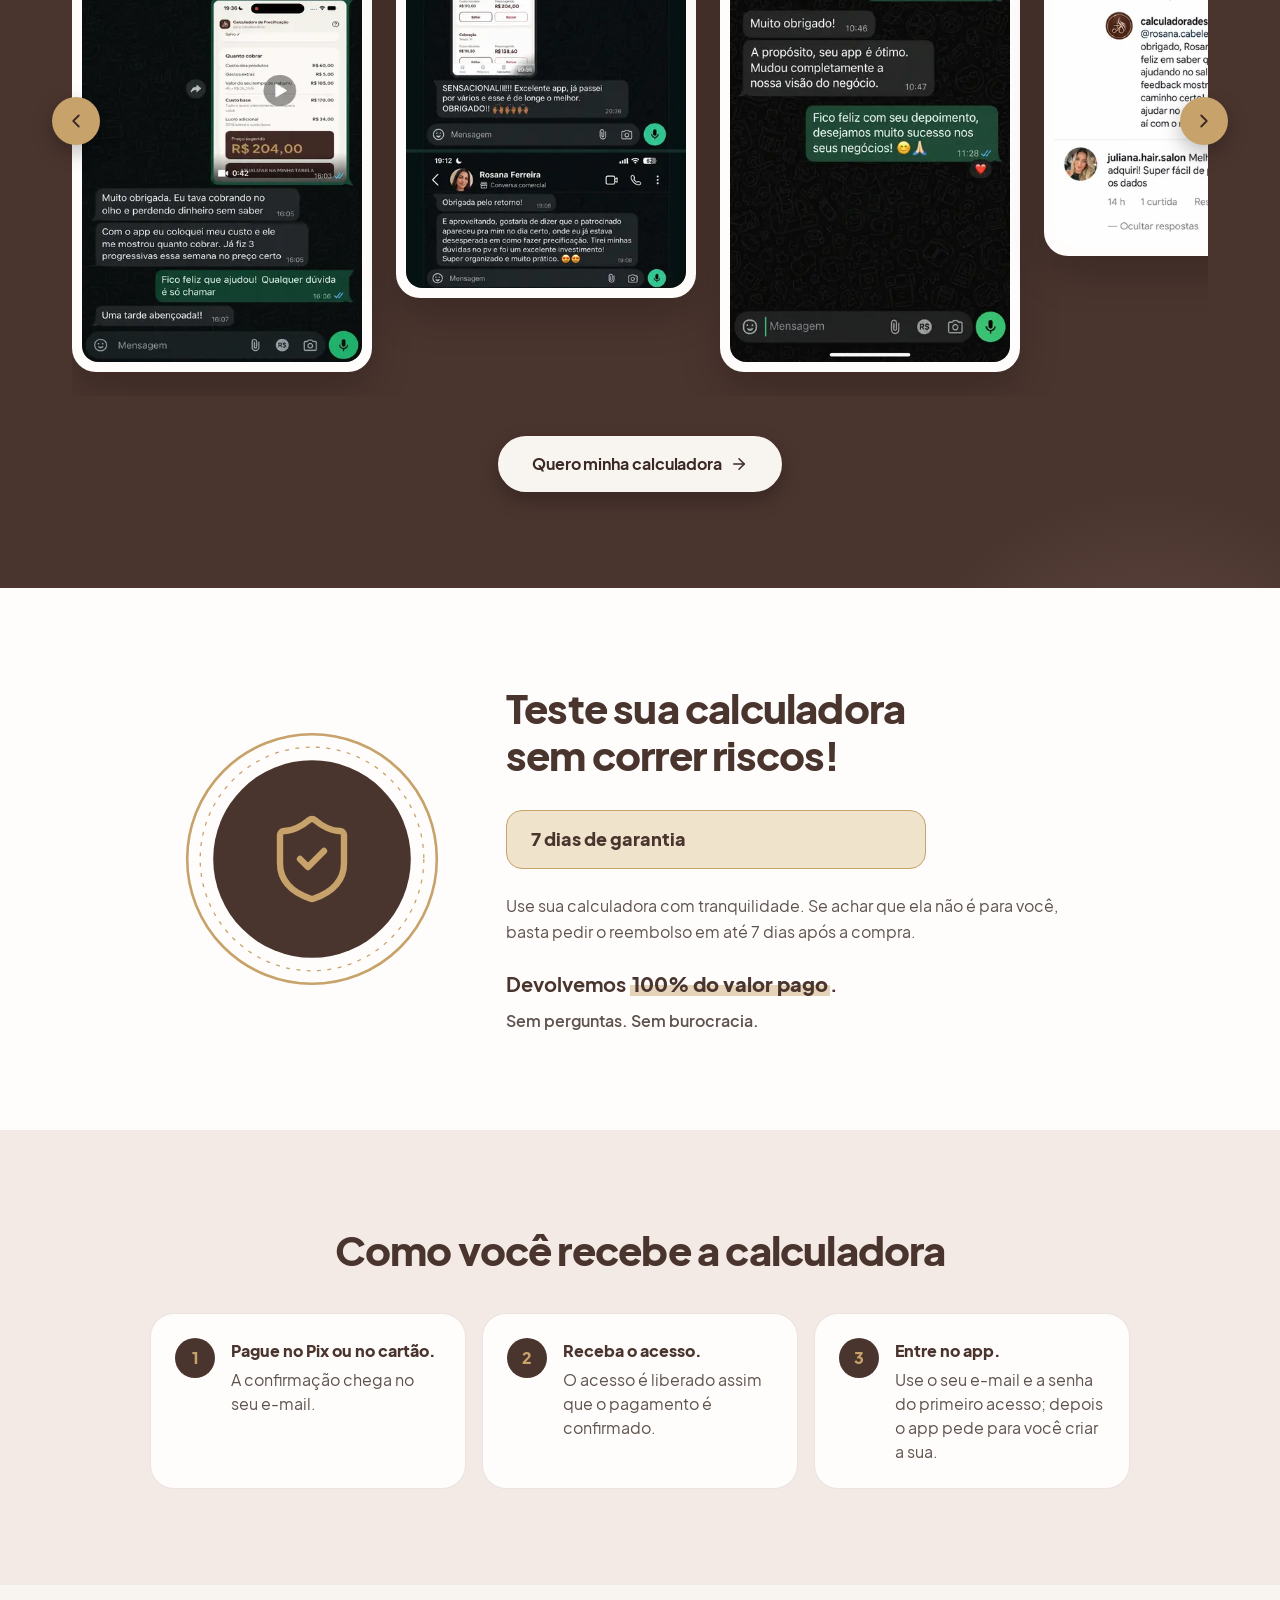
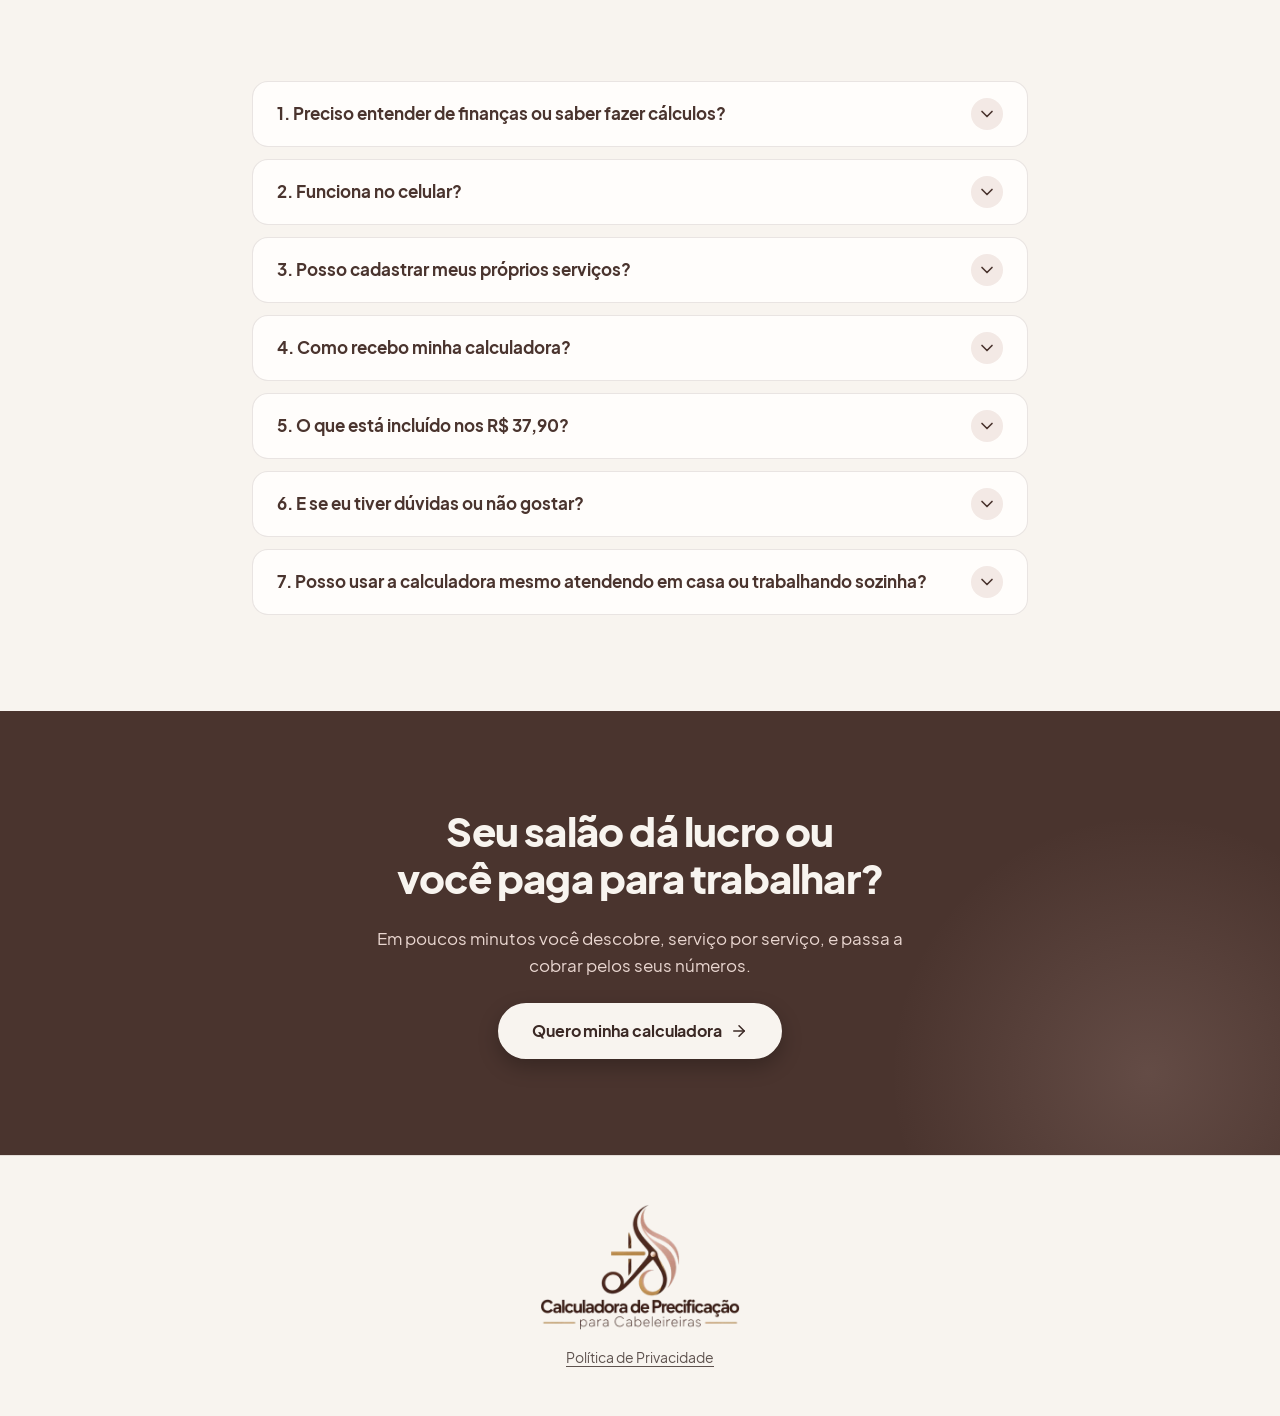
==== commit a01bc178: "Versao 3.0.6: pagina de politica de privacidade e link no rodape Co-Authored-By: Claude Opus 5.5 <no" ====
--- a/index.html
+++ b/index.html
@@ -17,7 +17,7 @@
   <link rel="preload" href="fontes/jakarta-800.woff2" as="font" type="font/woff2" crossorigin>
   <link rel="preload" as="image" href="imagens/app/app-01-inicio-800.webp" imagesrcset="imagens/app/app-01-inicio-400.webp 400w, imagens/app/app-01-inicio-800.webp 800w" imagesizes="220px" fetchpriority="high">
   <link rel="preconnect" href="https://cashflow.mentoriaprocesso.com">
-  <link rel="stylesheet" href="estilos.css?v=3.0.2">
+  <link rel="stylesheet" href="estilos.css?v=3.0.6">
   <script>document.documentElement.classList.add("js");</script>
 
   <!-- Modo sem rastreio: abrir com ?semrastreio=1 no endereço NÃO carrega o rastreador nem o Clarity
@@ -540,6 +540,7 @@
   <footer class="rodape">
     <div class="container rodape__interno">
       <img class="rodape__logo" src="imagens/marca/logo-completa.webp" alt="Calculadora de Precificação para Cabeleireiras" width="440" height="276" loading="lazy" decoding="async">
+      <p class="rodape__links"><a href="politica-de-privacidade.html">Política de Privacidade</a></p>
     </div>
   </footer>
 
--- a/estilos.css
+++ b/estilos.css
@@ -617,7 +617,9 @@
 
 /* ---------- Rodapé ---------- */
 .rodape { background: var(--off); border-top: 1px solid var(--linha); padding-block: var(--e6); }
-.rodape__interno { display: flex; justify-content: center; }
+.rodape__interno { display: flex; flex-direction: column; align-items: center; gap: var(--e2); }
+.rodape__links { margin: 0; font-size: 0.875rem; }
+.rodape__links a { color: var(--texto-suave); text-underline-offset: 3px; }
 .rodape__logo { width: 200px; }
 
 /* ---------- Animação de entrada ---------- */
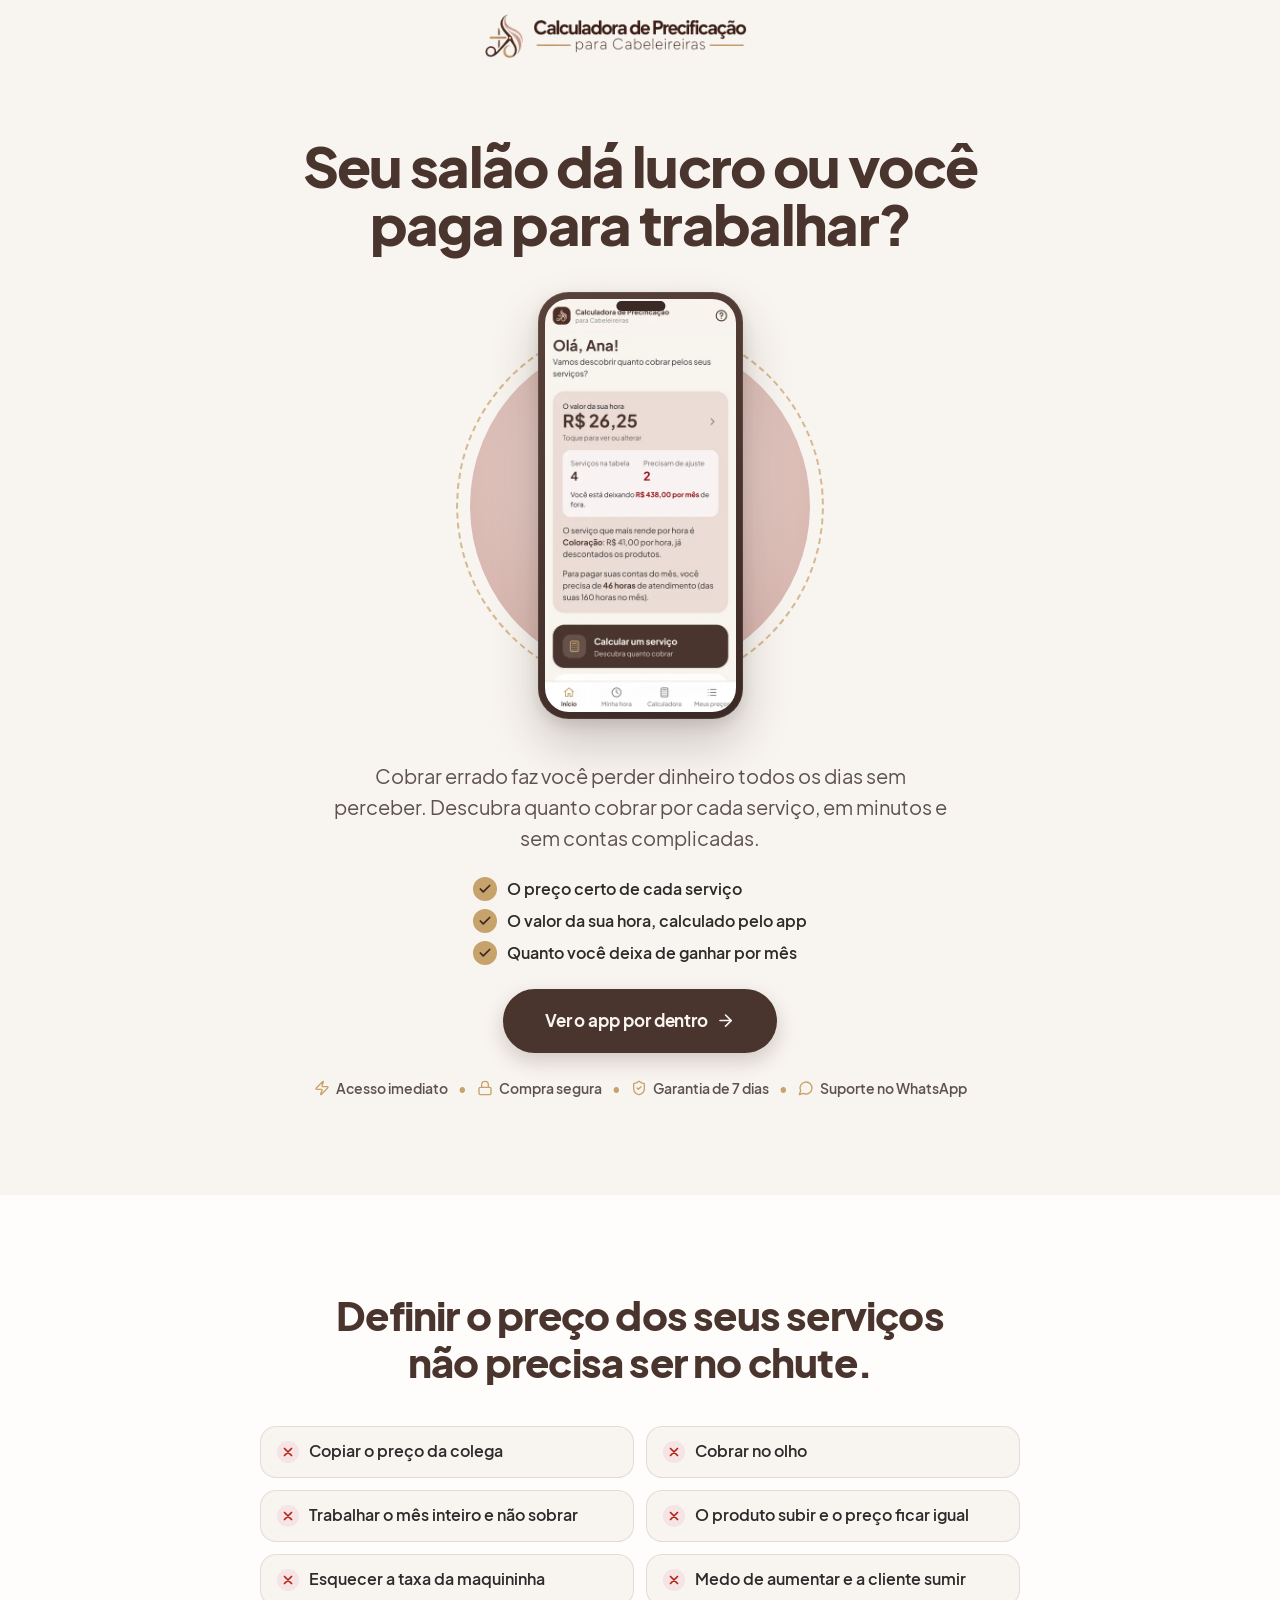
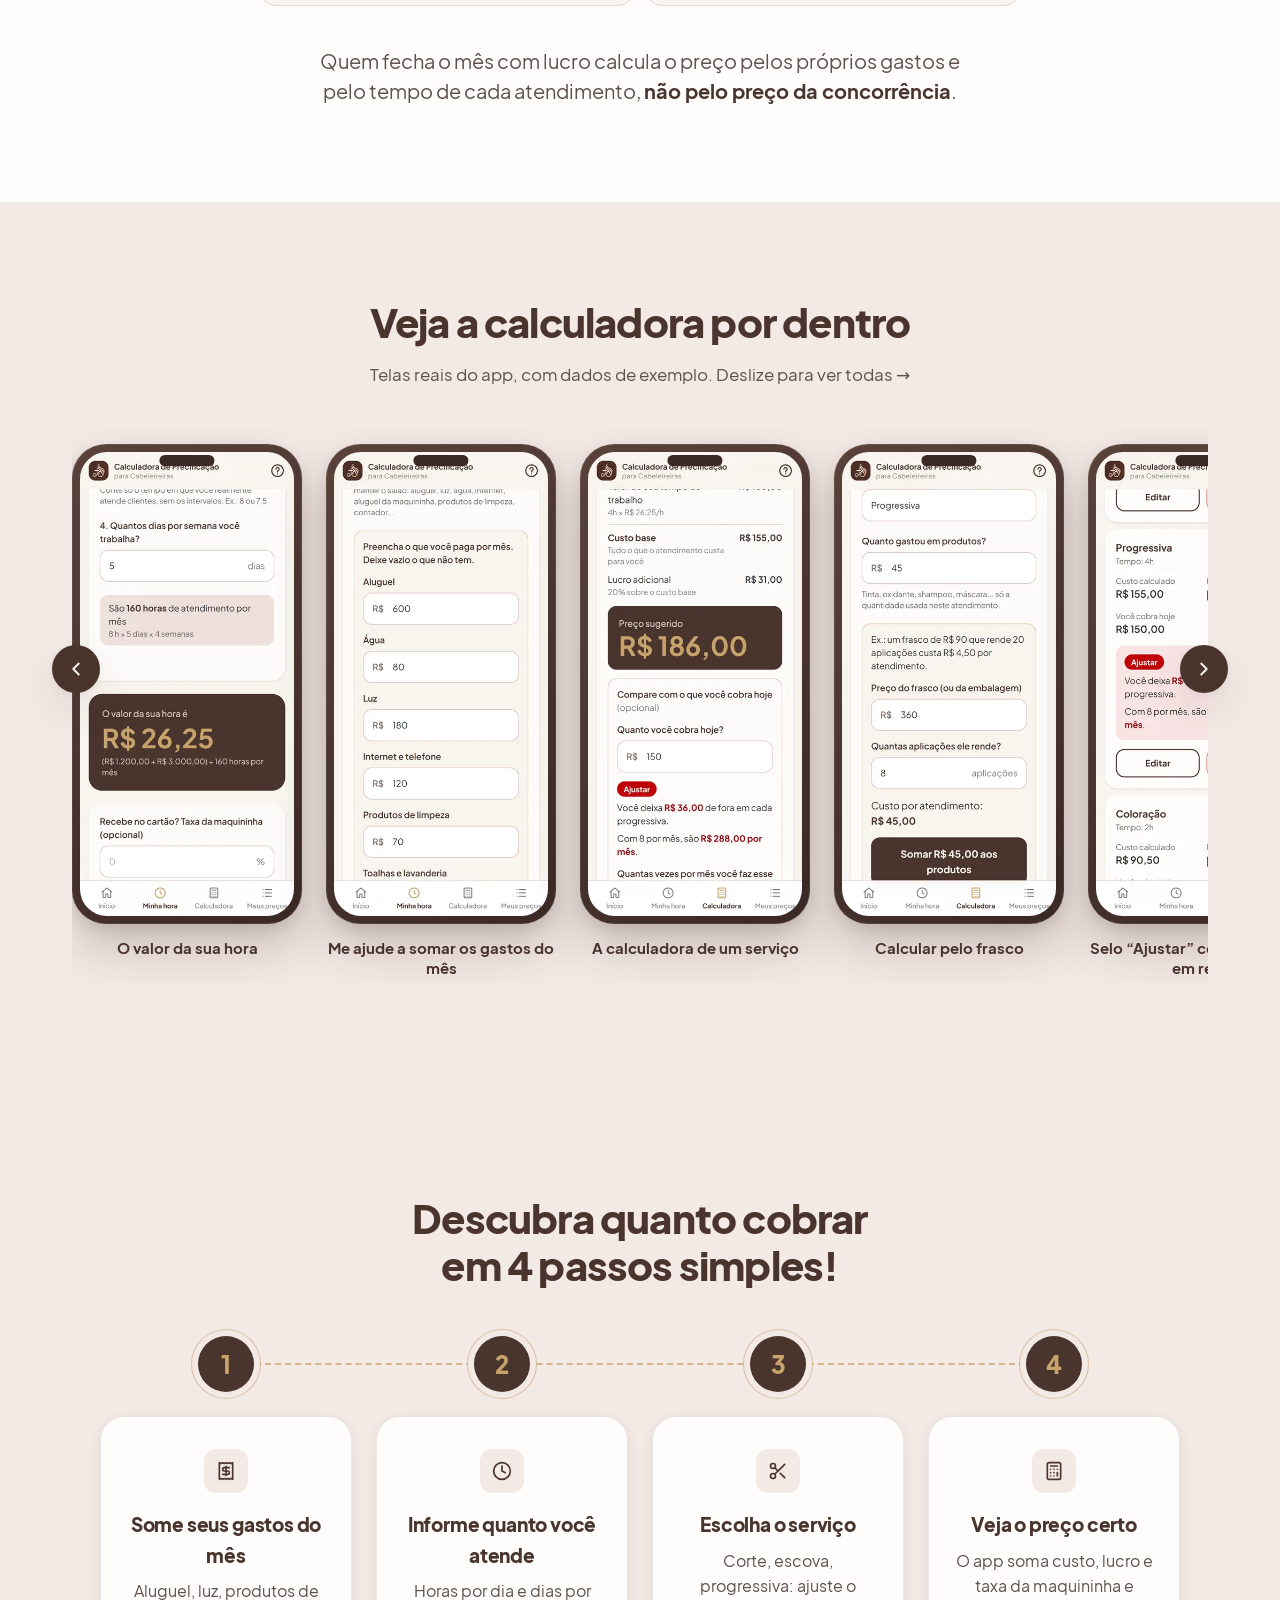
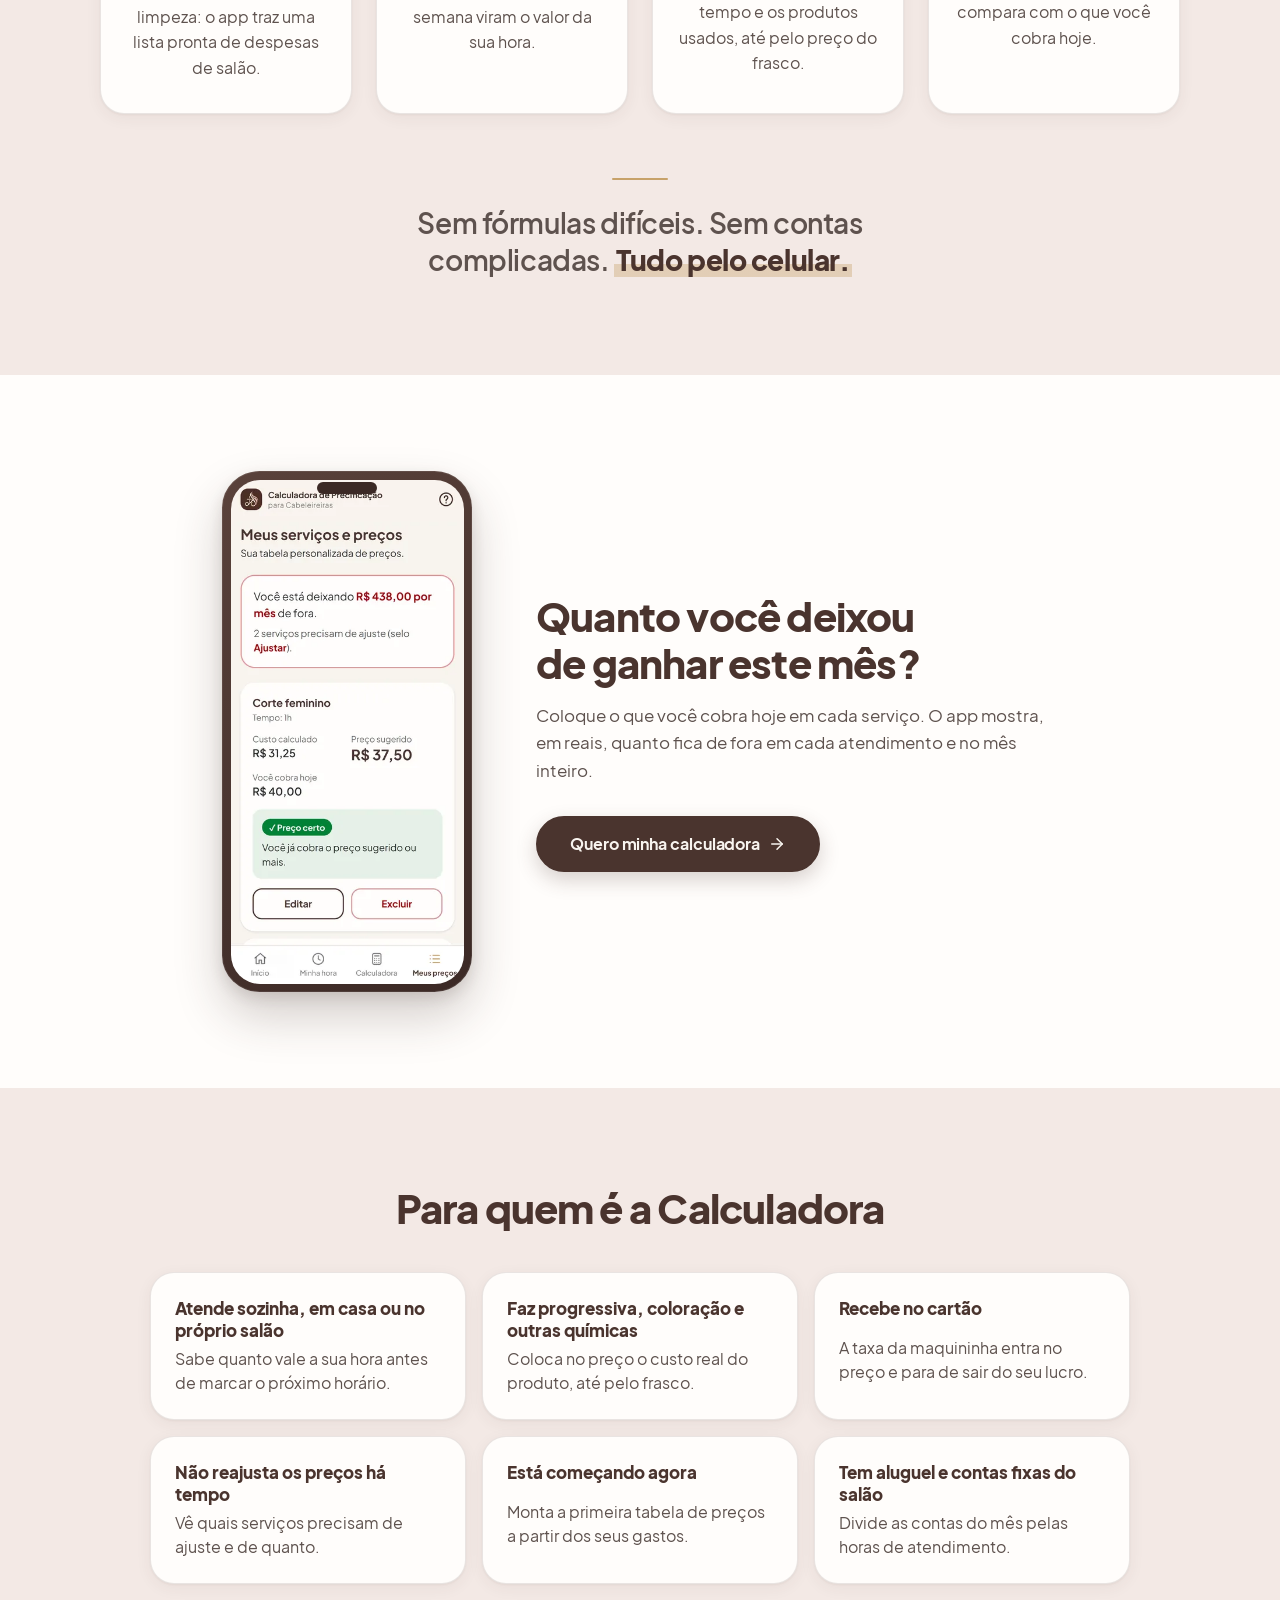
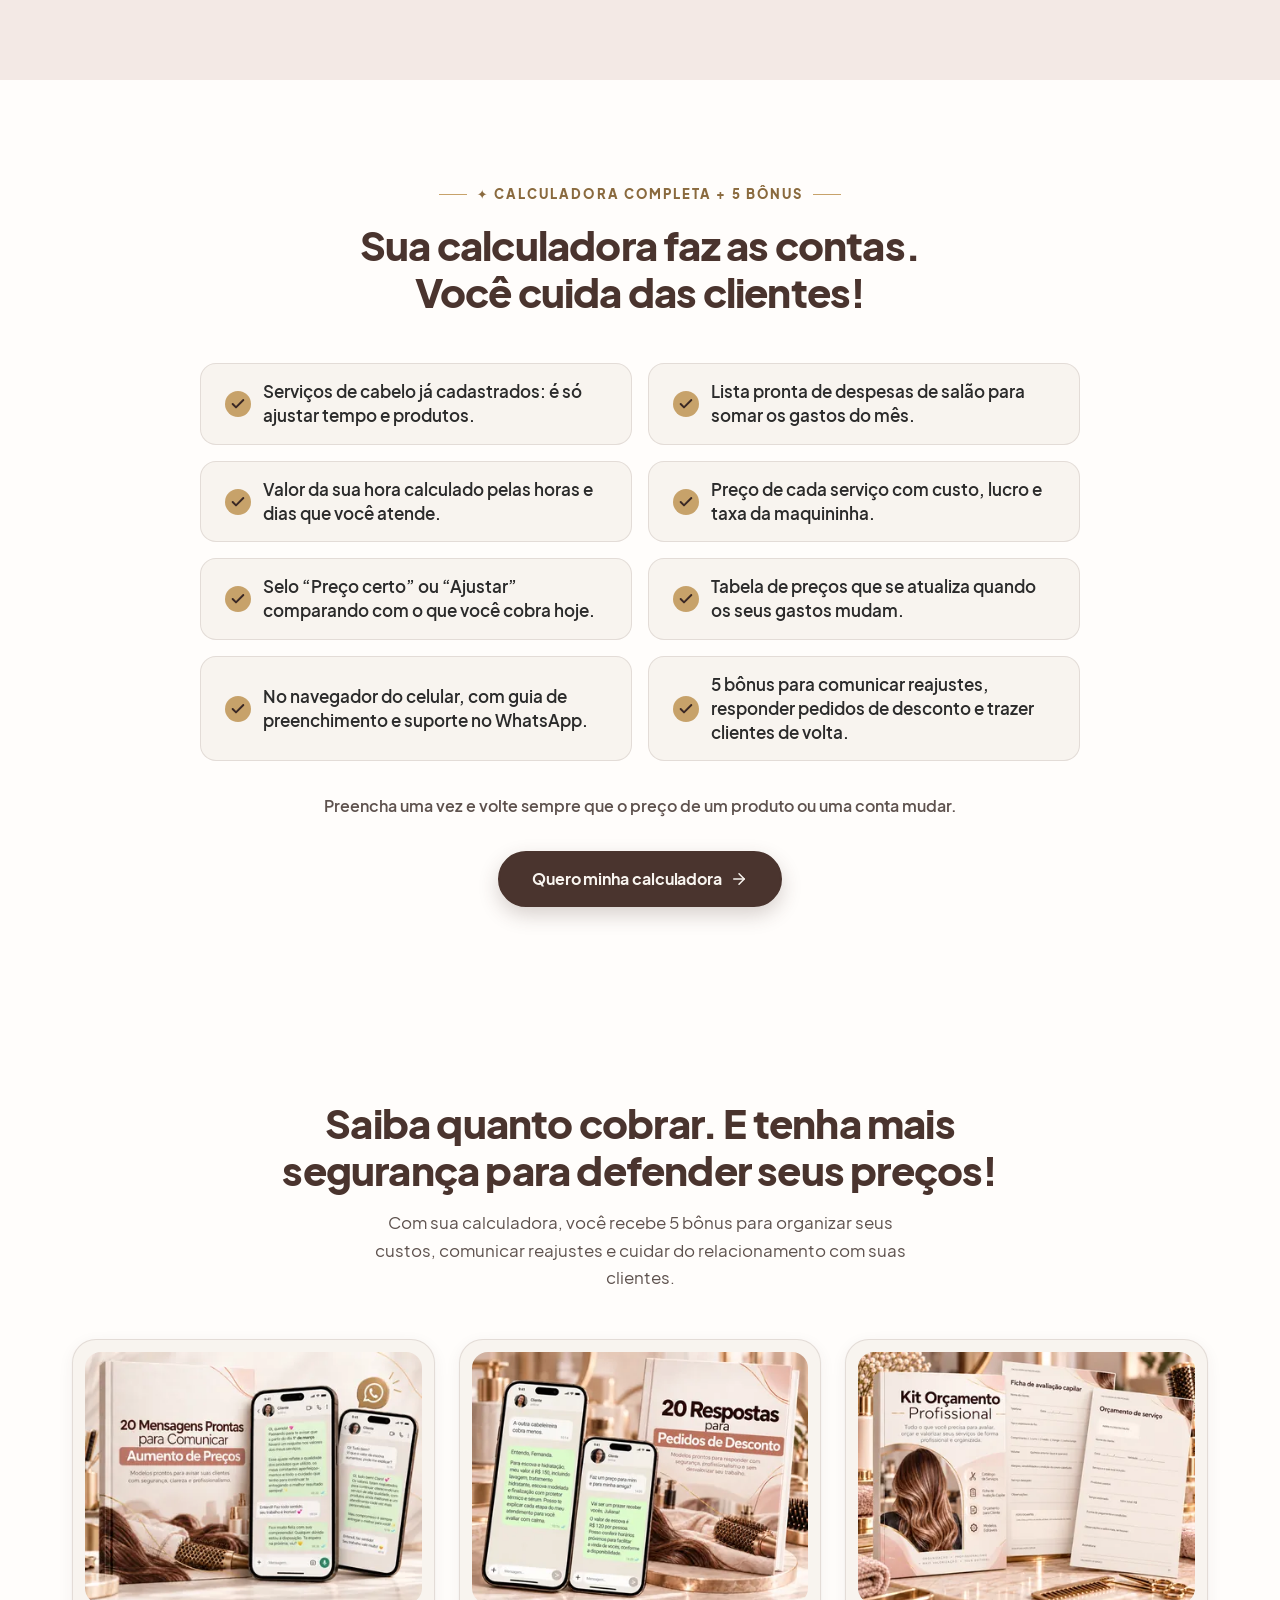
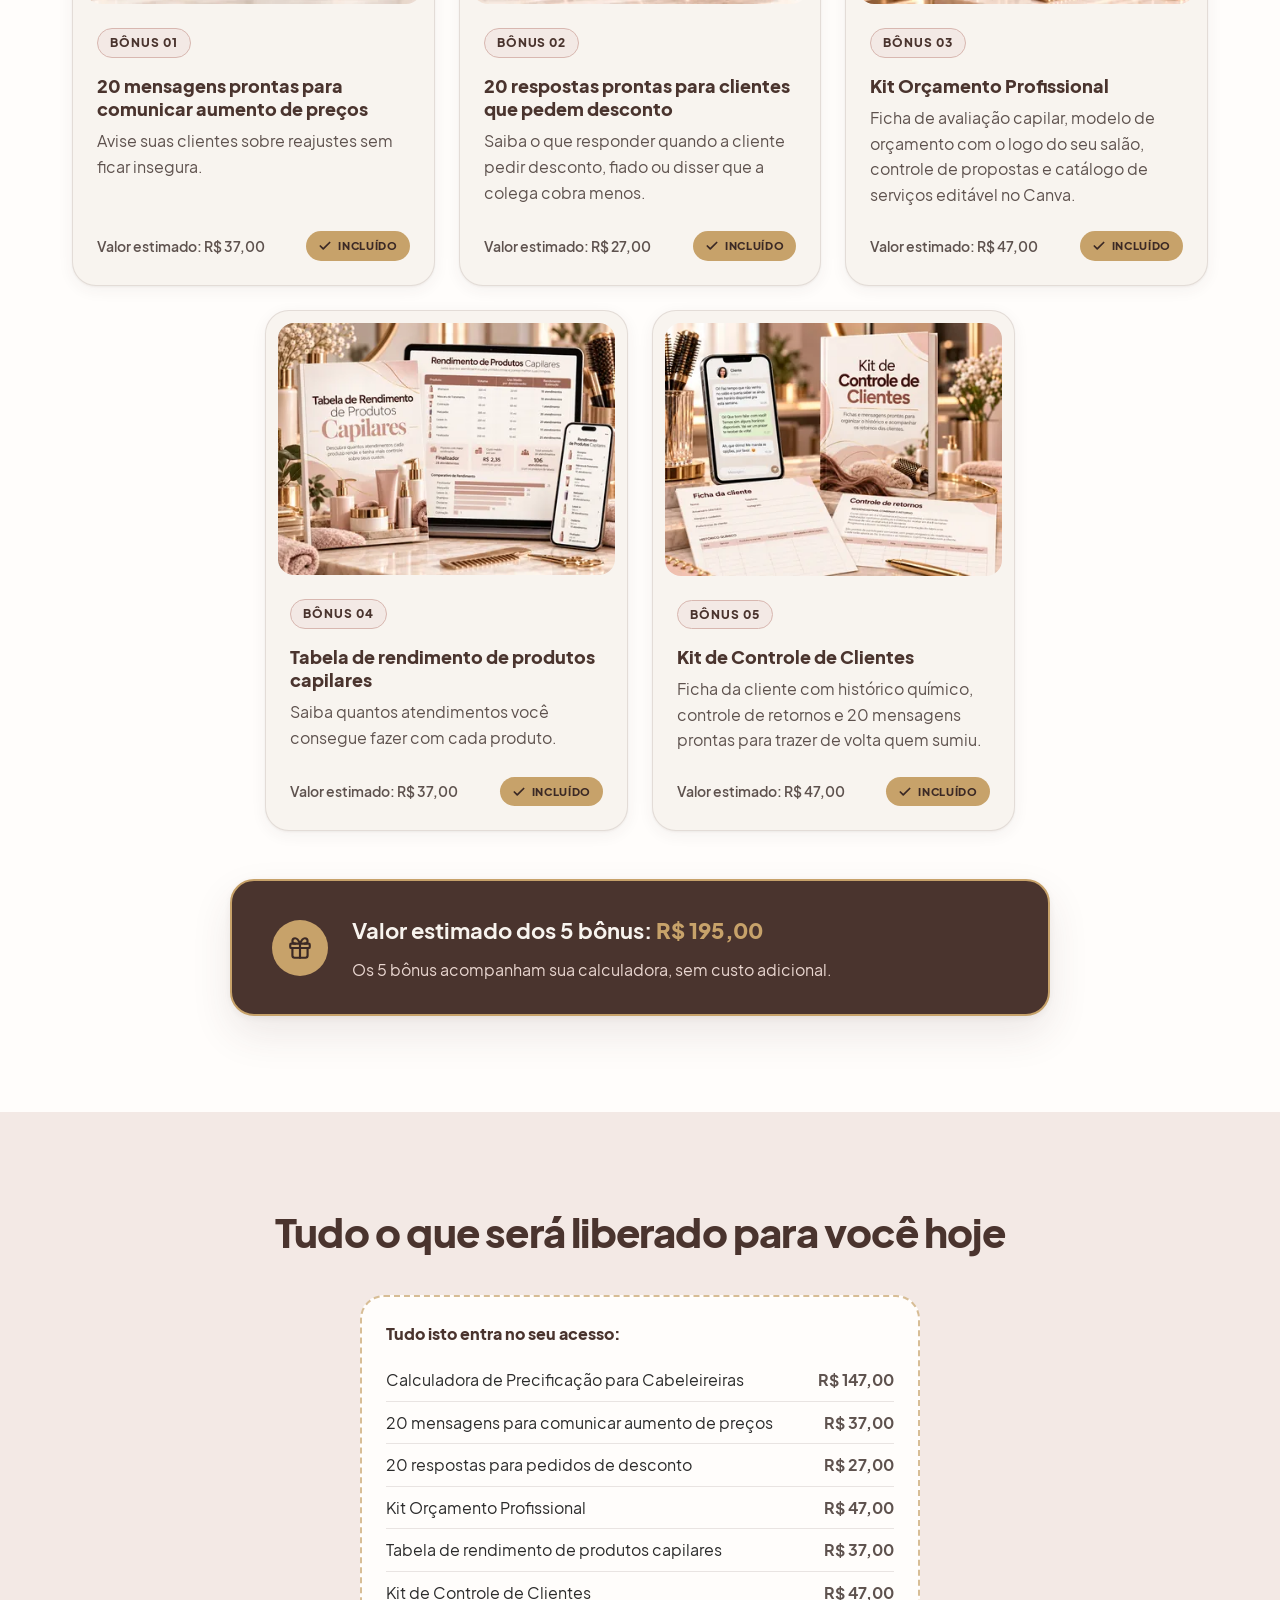
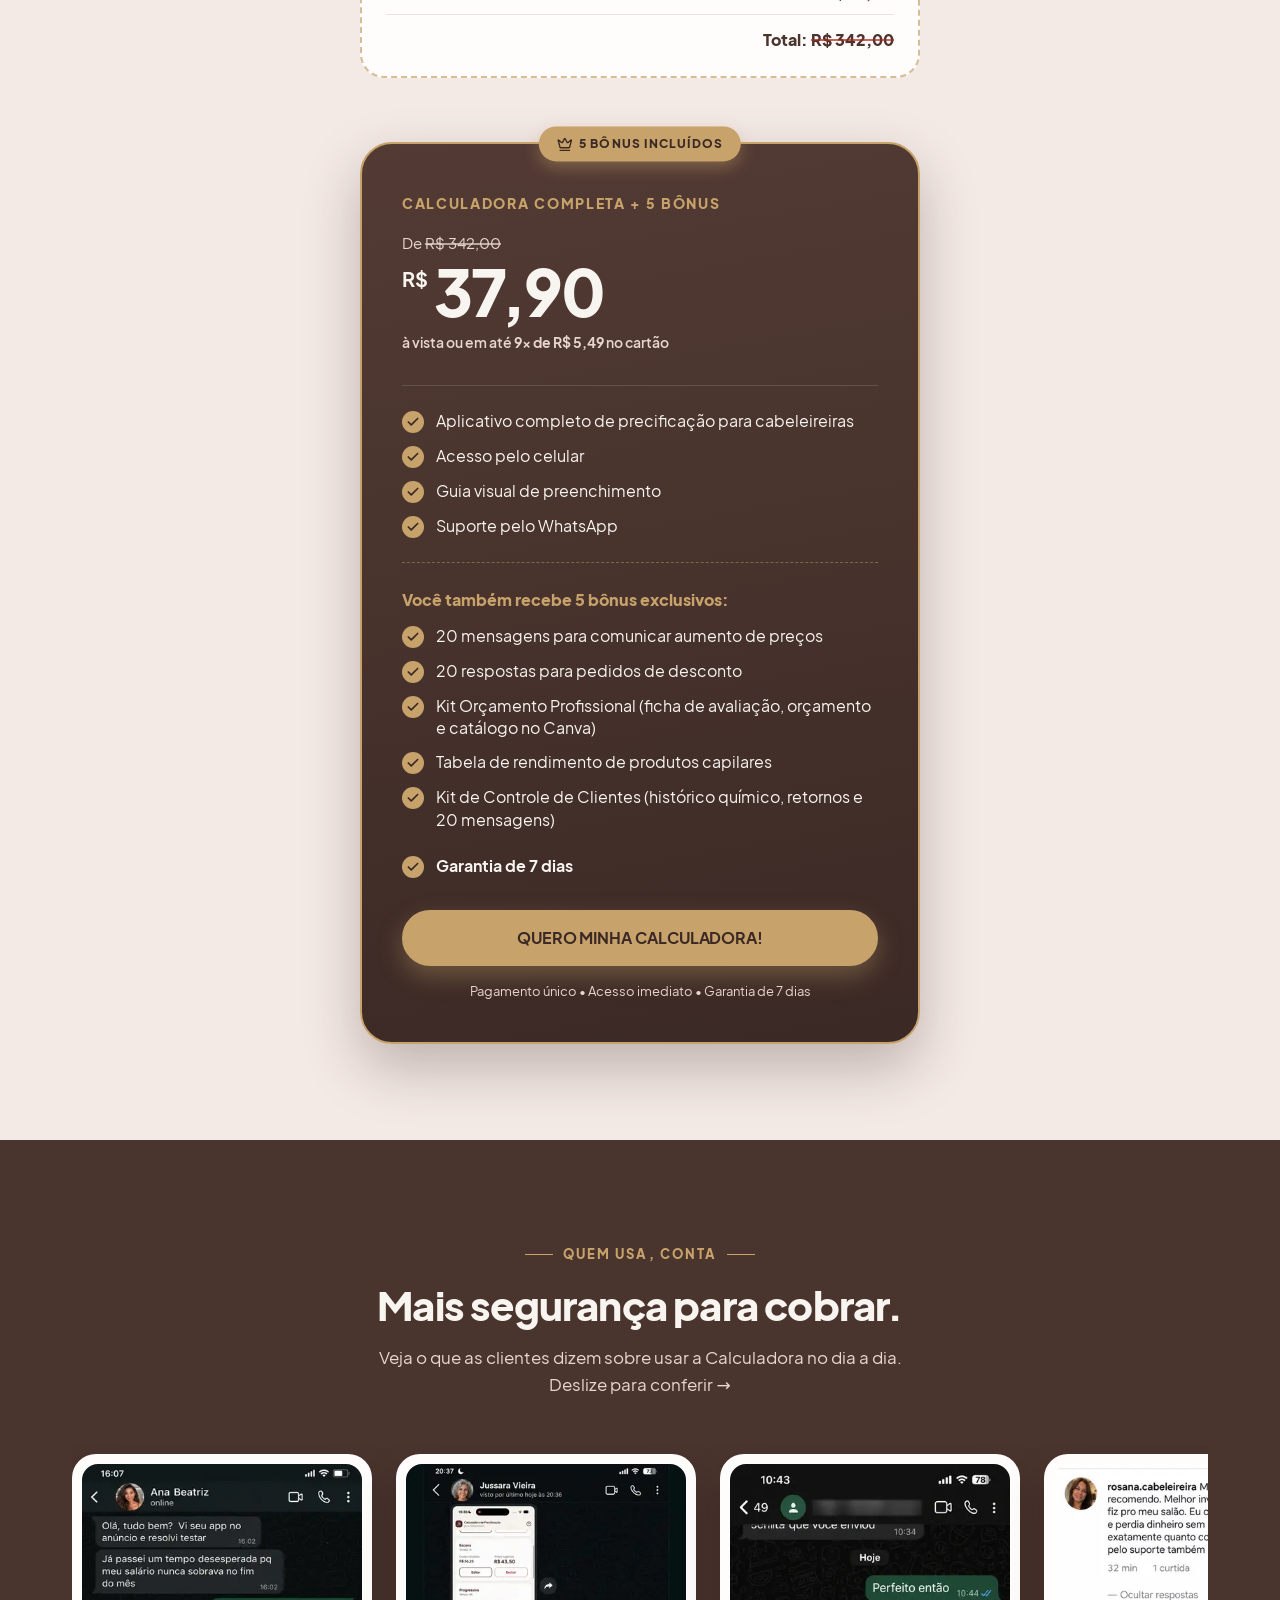
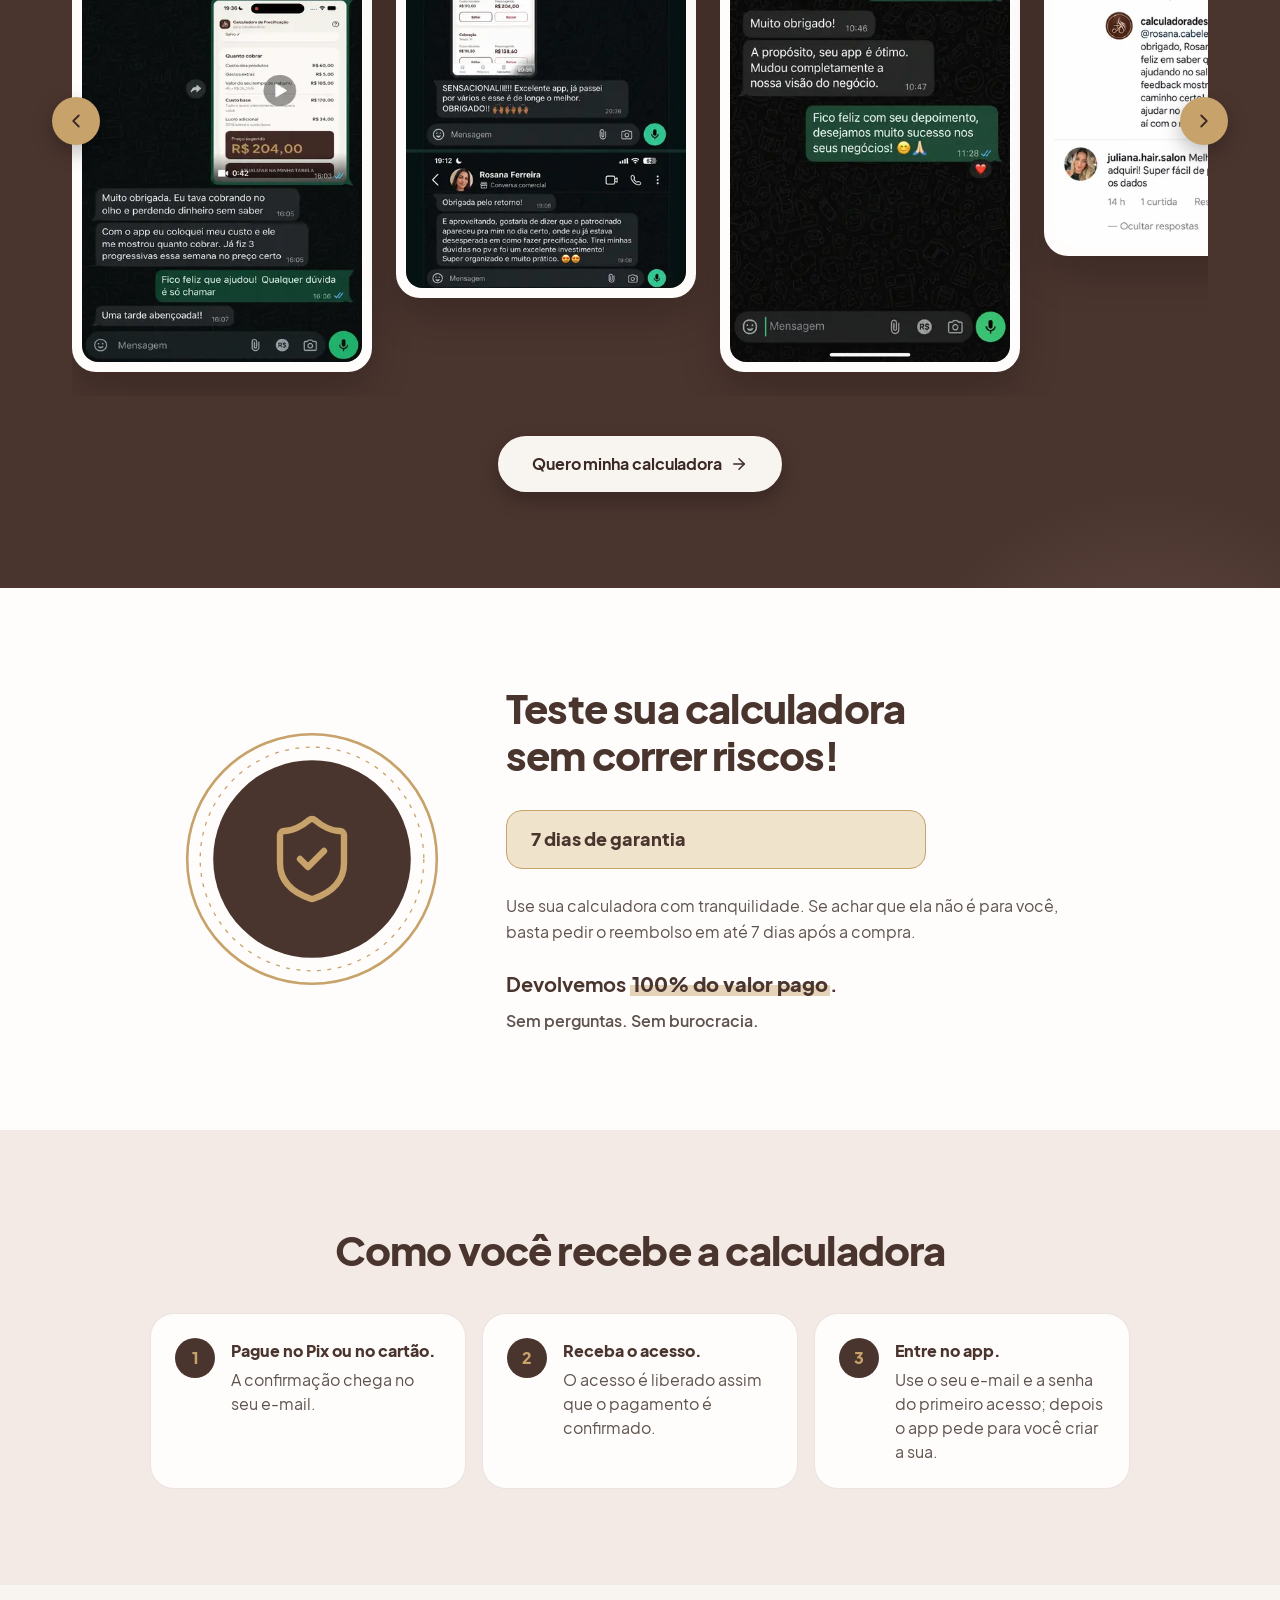
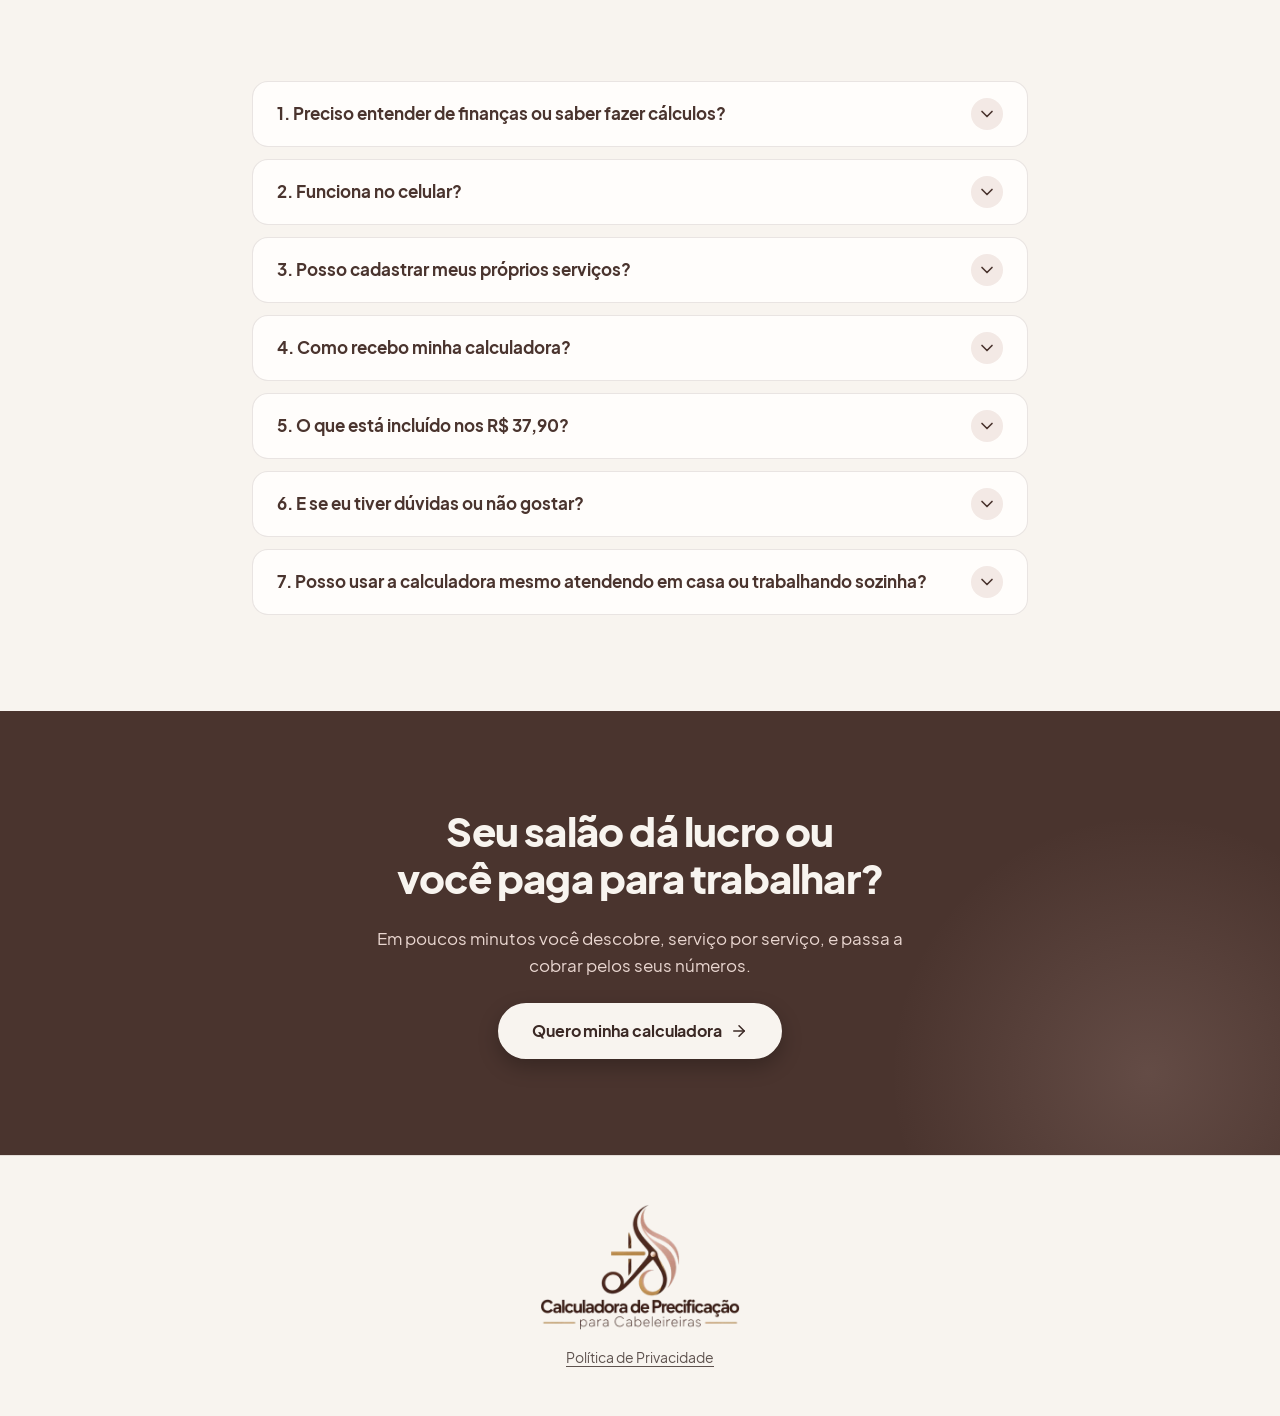
==== commit 1dea41ec: "Versao 3.0.7: botao do card QUERO MINHA CALCULADORA! Co-Authored-By: Claude Opus 5.5 <noreply@anthro" ====
--- a/index.html
+++ b/index.html
@@ -404,7 +404,7 @@
               <li><svg class="icone" aria-hidden="true"><use href="#i-check"/></svg><strong>Garantia de 7 dias</strong></li>
             </ul>
             </div>
-            <a class="botao botao--bloco botao--dourado" href="#planos" data-checkout="premium">Quero minha calculadora com os 5 bônus</a>
+            <a class="botao botao--bloco botao--dourado" href="#planos" data-checkout="premium">QUERO MINHA CALCULADORA!</a>
             <p class="plano__garantias"><span>Pagamento único</span> • <span>Acesso imediato</span> • <span>Garantia de 7 dias</span></p>
           </article>
         </div>
